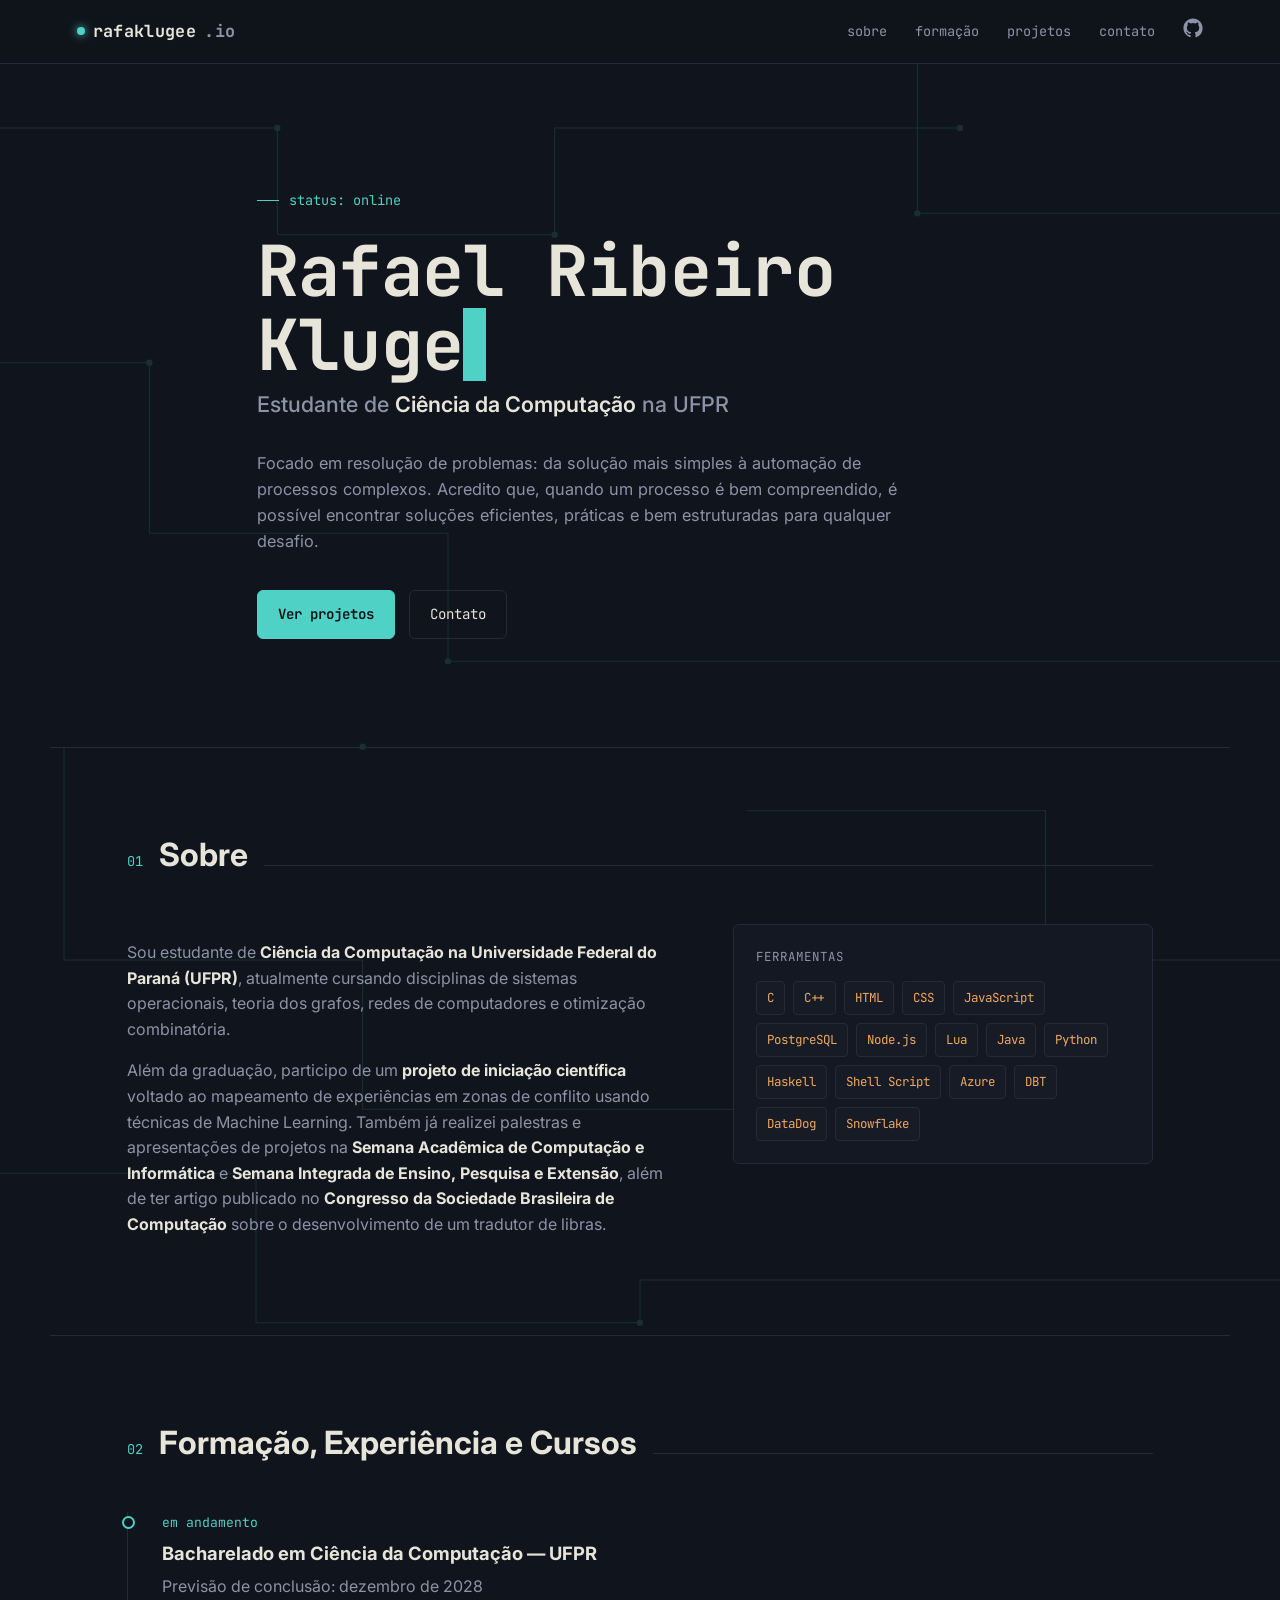
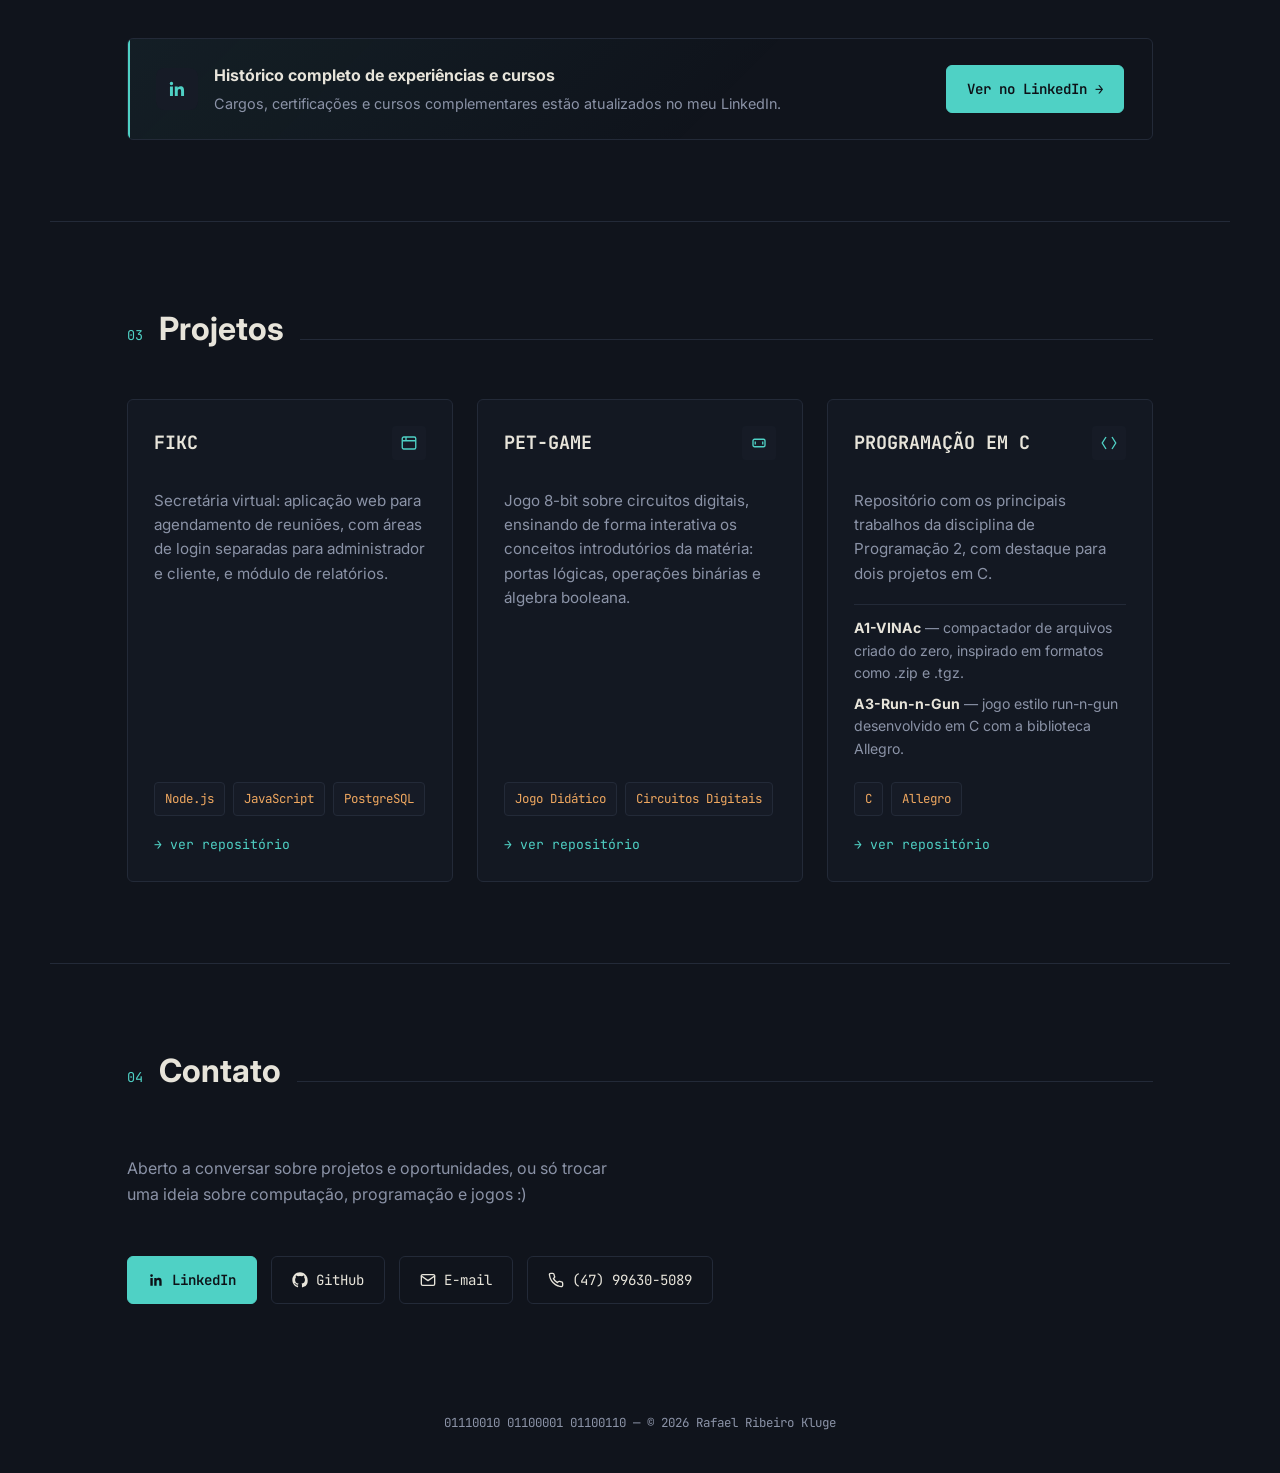
==== index.html @ 1fef0dd5 "index done" ====
<!DOCTYPE html>
<html lang="pt-BR">
<head>
<meta charset="UTF-8">
<meta name="viewport" content="width=device-width, initial-scale=1.0">
<title>Rafael Ribeiro Kluge — Ciência da Computação, UFPR</title>
<meta name="description" content="Portfólio de Rafael Ribeiro Kluge, estudante de Ciência da Computação na UFPR.">
<link rel="preconnect" href="https://fonts.googleapis.com">
<link href="https://fonts.googleapis.com/css2?family=JetBrains+Mono:wght@400;500;600;700&family=Inter:wght@400;500;600;700&display=swap" rel="stylesheet">
<style>
  :root{
    --bg: #10141c;
    --bg-alt: #161b26;
    --panel: #131822;
    --text: #e7e4da;
    --muted: #8b93a7;
    --accent: #4fd1c5;
    --accent-2: #f0a860;
    --line: #232a38;
    --radius: 6px;
  }
  *{box-sizing:border-box;}
  html{scroll-behavior:smooth;}
  body{
    margin:0;
    background:var(--bg);
    color:var(--text);
    font-family:'Inter',sans-serif;
    line-height:1.6;
    overflow-x:hidden;
  }
  ::selection{background:var(--accent);color:#0d1117;}
  a{color:inherit;}
  .mono{font-family:'JetBrains Mono',monospace;}

  .circuit-bg{
    position:fixed;
    inset:0;
    z-index:0;
    opacity:0.14;
    pointer-events:none;
  }

  header{
    position:sticky;
    top:0;
    z-index:50;
    display:flex;
    align-items:center;
    justify-content:space-between;
    padding:18px 6vw;
    background:rgba(16,20,28,0.85);
    backdrop-filter:blur(8px);
    border-bottom:1px solid var(--line);
  }
  .logo{
    font-family:'JetBrains Mono',monospace;
    font-weight:700;
    font-size:1.05rem;
    letter-spacing:0.02em;
    display:flex;
    align-items:center;
    gap:8px;
  }
  .logo .dot{
    width:8px;height:8px;border-radius:50%;
    background:var(--accent);
    box-shadow:0 0 8px var(--accent);
    animation:pulse 2.4s ease-in-out infinite;
  }
  @keyframes pulse{
    0%,100%{opacity:1;} 50%{opacity:0.35;}
  }
  nav ul{
    list-style:none;
    display:flex;
    gap:28px;
    margin:0;padding:0;
    font-family:'JetBrains Mono',monospace;
    font-size:0.85rem;
  }
  nav a{
    text-decoration:none;
    color:var(--muted);
    transition:color .2s;
    position:relative;
  }
  nav a:hover{color:var(--accent);}
  nav .icon-link{display:flex;align-items:center;}
  .nav-links{display:flex;align-items:center;gap:28px;}

  .hero{
    position:relative;
    z-index:1;
    padding:14vh 6vw 12vh;
    max-width:920px;
  }
  .eyebrow{
    font-family:'JetBrains Mono',monospace;
    color:var(--accent);
    font-size:0.85rem;
    display:flex;
    align-items:center;
    gap:10px;
    margin-bottom:22px;
  }
  .eyebrow::before{
    content:"";
    width:22px;height:1px;
    background:var(--accent);
    display:inline-block;
  }
  h1.name{
    font-family:'JetBrains Mono',monospace;
    font-size:clamp(2.4rem, 6vw, 4.4rem);
    font-weight:700;
    margin:0 0 6px;
    line-height:1.05;
    letter-spacing:-0.01em;
  }
  .name .cursor{
    display:inline-block;
    width:0.55ch;
    background:var(--accent);
    animation:blink 1s step-end infinite;
  }
  @keyframes blink{50%{opacity:0;}}
  .role{
    font-size:clamp(1.05rem,2vw,1.35rem);
    color:var(--muted);
    margin:0 0 28px;
    font-weight:500;
  }
  .role strong{color:var(--text);font-weight:600;}
  .pitch{
    max-width:640px;
    color:var(--muted);
    font-size:1.02rem;
    margin-bottom:36px;
  }
  .hero-actions{
    display:flex;
    gap:14px;
    flex-wrap:wrap;
  }
  .btn{
    font-family:'JetBrains Mono',monospace;
    font-size:0.88rem;
    padding:12px 20px;
    border-radius:var(--radius);
    text-decoration:none;
    display:inline-flex;
    align-items:center;
    gap:8px;
    transition:transform .15s, border-color .15s, background .15s;
    border:1px solid var(--line);
  }
  .btn-primary{
    background:var(--accent);
    color:#0d1117;
    border-color:var(--accent);
    font-weight:600;
  }
  .btn-primary:hover{transform:translateY(-2px);}
  .btn-ghost{
    color:var(--text);
    background:transparent;
  }
  .btn-ghost:hover{border-color:var(--accent);color:var(--accent);transform:translateY(-2px);}

  section{
    position:relative;
    z-index:1;
    padding:9vh 6vw;
    border-top:1px solid var(--line);
    max-width:1180px;
    margin:0 auto;
  }
  .section-head{
    display:flex;
    align-items:baseline;
    gap:16px;
    margin-bottom:44px;
  }
  .section-head .tag{
    font-family:'JetBrains Mono',monospace;
    color:var(--accent);
    font-size:0.85rem;
  }
  .section-head h2{
    font-size:clamp(1.5rem,3vw,2rem);
    margin:0;
    font-weight:700;
  }
  .section-head .rule{
    flex:1;
    height:1px;
    background:var(--line);
  }

  .about-grid{
    display:grid;
    grid-template-columns:1.3fr 1fr;
    gap:60px;
    align-items:start;
  }
  .about-grid p{color:var(--muted);margin-bottom:16px;}
  .about-grid p strong{color:var(--text);}
  .chip-panel{
    background:var(--panel);
    border:1px solid var(--line);
    border-radius:var(--radius);
    padding:22px;
  }
  .chip-panel .label{
    font-family:'JetBrains Mono',monospace;
    font-size:0.78rem;
    color:var(--muted);
    text-transform:uppercase;
    letter-spacing:0.08em;
    margin-bottom:14px;
    display:block;
  }
  .chips{
    display:flex;
    flex-wrap:wrap;
    gap:8px;
  }
  .chip{
    font-family:'JetBrains Mono',monospace;
    font-size:0.78rem;
    padding:6px 10px;
    border:1px solid var(--line);
    border-radius:4px;
    color:var(--accent-2);
    background:var(--bg-alt);
  }

  .timeline{
    border-left:1px solid var(--line);
    padding-left:34px;
    display:flex;
    flex-direction:column;
    gap:38px;
  }
  .t-item{position:relative;}
  .t-item::before{
    content:"";
    position:absolute;
    left:-40px;
    top:4px;
    width:9px;height:9px;
    border-radius:50%;
    background:var(--bg);
    border:2px solid var(--accent);
  }
  .t-year{
    font-family:'JetBrains Mono',monospace;
    color:var(--accent);
    font-size:0.82rem;
    margin-bottom:6px;
    display:block;
  }
  .t-item h3{margin:0 0 6px;font-size:1.15rem;}
  .t-item p{margin:0;color:var(--muted);}

  .li-callout{
    margin-top:38px;
    border:1px solid var(--line);
    border-radius:var(--radius);
    padding:24px 28px;
    display:flex;
    align-items:center;
    justify-content:space-between;
    gap:20px;
    flex-wrap:wrap;
    background:linear-gradient(135deg, rgba(79,209,197,0.06), transparent 60%);
    position:relative;
    overflow:hidden;
  }
  .li-callout::before{
    content:"";
    position:absolute;
    inset:0;
    border-left:2px solid var(--accent);
  }
  .li-callout-text{display:flex;align-items:center;gap:16px;}
  .li-callout-icon{
    width:42px;height:42px;
    border-radius:8px;
    background:var(--bg-alt);
    display:flex;align-items:center;justify-content:center;
    color:var(--accent);
    flex-shrink:0;
  }
  .li-callout h4{margin:0 0 4px;font-size:1rem;}
  .li-callout p{margin:0;color:var(--muted);font-size:0.9rem;}

  .projects-grid{
    display:grid;
    grid-template-columns:repeat(auto-fit, minmax(320px,1fr));
    gap:24px;
  }
  .card{
    background:var(--panel);
    border:1px solid var(--line);
    border-radius:var(--radius);
    padding:26px;
    display:flex;
    flex-direction:column;
    transition:border-color .2s, transform .2s;
  }
  .card:hover{border-color:var(--accent);transform:translateY(-3px);}
  .card-head{
    display:flex;
    align-items:center;
    justify-content:space-between;
    margin-bottom:14px;
  }
  .card-head h3{margin:0;font-size:1.15rem;font-family:'JetBrains Mono',monospace;}
  .card-icon{
    width:34px;height:34px;
    border-radius:4px;
    background:var(--bg-alt);
    display:flex;align-items:center;justify-content:center;
    color:var(--accent);
    flex-shrink:0;
  }
  .card p.desc{color:var(--muted);font-size:0.95rem;flex:1;margin-bottom:18px;}
  .card .chips{margin-bottom:18px;}
  .card .sub{
    border-top:1px solid var(--line);
    padding-top:12px;
    margin-bottom:14px;
    font-size:0.88rem;
  }
  .card .sub-item{margin-bottom:8px;color:var(--muted);}
  .card .sub-item strong{color:var(--text);}
  .card-links{
    display:flex;
    gap:12px;
    flex-wrap:wrap;
  }
  .card-links a{
    font-family:'JetBrains Mono',monospace;
    font-size:0.82rem;
    text-decoration:none;
    color:var(--accent);
    display:flex;align-items:center;gap:6px;
  }
  .card-links a:hover{color:var(--accent-2);}

  .contact-wrap{
    display:flex;
    justify-content:space-between;
    align-items:flex-end;
    flex-wrap:wrap;
    gap:32px;
  }
  .contact-copy p{color:var(--muted);max-width:480px;}
  .contact-links{display:flex;gap:14px;flex-wrap:wrap;}

  footer{
    padding:28px 6vw 40px;
    text-align:center;
    color:var(--muted);
    font-family:'JetBrains Mono',monospace;
    font-size:0.78rem;
  }

  @media (max-width:820px){
    .about-grid{grid-template-columns:1fr;}
    nav ul{display:none;}
    header{padding:16px 5vw;}
    section{padding:8vh 5vw;}
    .li-callout{flex-direction:column;align-items:flex-start;}
  }
  @media (prefers-reduced-motion: reduce){
    *{animation:none !important; transition:none !important;}
  }
</style>
</head>
<body>

<svg class="circuit-bg" viewBox="0 0 1200 1400" preserveAspectRatio="none" xmlns="http://www.w3.org/2000/svg">
  <g stroke="#4fd1c5" stroke-width="1" fill="none">
    <path d="M0 120 H260 V220 H520 V120 H900"/>
    <path d="M0 340 H140 V500 H420 V620 H1200"/>
    <path d="M1200 200 H860 V60"/>
    <path d="M60 700 V900 H340 V1040 H700"/>
    <path d="M1200 900 H980 V760 H700"/>
    <path d="M0 1100 H240 V1240 H600 V1200 H1200"/>
  </g>
  <g fill="#4fd1c5">
    <circle cx="260" cy="120" r="3"/><circle cx="520" cy="220" r="3"/><circle cx="900" cy="120" r="3"/>
    <circle cx="140" cy="340" r="3"/><circle cx="420" cy="620" r="3"/><circle cx="860" cy="200" r="3"/>
    <circle cx="340" cy="700" r="3"/><circle cx="700" cy="1040" r="3"/><circle cx="980" cy="900" r="3"/>
    <circle cx="240" cy="1100" r="3"/><circle cx="600" cy="1240" r="3"/>
  </g>
</svg>

<header>
  <div class="logo"><span class="dot"></span>rafaklugee<span class="mono" style="color:var(--muted)">.io</span></div>
  <nav>
    <ul class="nav-links">
      <li><a href="#sobre">sobre</a></li>
      <li><a href="#formacao">formação</a></li>
      <li><a href="#projetos">projetos</a></li>
      <li><a href="#contato">contato</a></li>
      <li class="icon-link"><a href="https://github.com/rafaklugee" target="_blank" rel="noopener" aria-label="GitHub" title="GitHub">
        <svg width="20" height="20" viewBox="0 0 24 24" fill="currentColor"><path d="M12 .5C5.65.5.5 5.65.5 12c0 5.1 3.29 9.42 7.86 10.95.57.1.78-.25.78-.55 0-.27-.01-1.16-.02-2.11-3.2.7-3.87-1.36-3.87-1.36-.53-1.34-1.29-1.7-1.29-1.7-1.05-.72.08-.7.08-.7 1.16.08 1.78 1.19 1.78 1.19 1.03 1.77 2.71 1.26 3.37.96.1-.75.4-1.26.73-1.55-2.55-.29-5.24-1.28-5.24-5.68 0-1.26.45-2.28 1.19-3.08-.12-.29-.52-1.46.11-3.05 0 0 .97-.31 3.18 1.18a11 11 0 0 1 5.79 0c2.2-1.49 3.17-1.18 3.17-1.18.64 1.59.24 2.76.12 3.05.74.8 1.18 1.82 1.18 3.08 0 4.41-2.69 5.38-5.25 5.67.41.36.78 1.08.78 2.17 0 1.57-.01 2.83-.01 3.22 0 .3.2.66.79.55A10.52 10.52 0 0 0 23.5 12C23.5 5.65 18.35.5 12 .5Z"/></svg>
      </a></li>
    </ul>
  </nav>
</header>

<section class="hero" style="border-top:none;padding-top:14vh;">
  <div class="eyebrow mono">status: online</div>
  <h1 class="name mono">Rafael Ribeiro Kluge<span class="cursor">&nbsp;</span></h1>
  <p class="role">Estudante de <strong>Ciência da Computação</strong> na UFPR</p>
  <p class="pitch">Focado em resolução de problemas: da solução mais simples à automação de processos complexos. Acredito que, quando um processo é bem compreendido, é possível encontrar soluções eficientes, práticas e bem estruturadas para qualquer desafio.</p>
  <div class="hero-actions">
    <a class="btn btn-primary" href="#projetos">Ver projetos</a>
    <a class="btn btn-ghost" href="#contato">Contato</a>
  </div>
</section>

<section id="sobre">
  <div class="section-head">
    <span class="tag mono">01</span>
    <h2>Sobre</h2>
    <div class="rule"></div>
  </div>
  <div class="about-grid">
    <div>
      <p>Sou estudante de <strong>Ciência da Computação na Universidade Federal do Paraná (UFPR)</strong>, atualmente cursando disciplinas de sistemas operacionais, teoria dos grafos, redes de computadores e otimização combinatória.</p>
      <p>Além da graduação, participo de um <strong>projeto de iniciação científica</strong> voltado ao mapeamento de experiências em zonas de conflito usando técnicas de Machine Learning. Também já realizei palestras e apresentações de projetos na <strong>Semana Acadêmica de Computação e Informática</strong> e <strong>Semana Integrada de Ensino, Pesquisa e Extensão</strong>, além de ter artigo publicado no <strong>Congresso da Sociedade Brasileira de Computação</strong> sobre o desenvolvimento de um tradutor de libras.</p>
    </div>
    <div class="chip-panel">
      <span class="label">Ferramentas</span>
      <div class="chips">
        <span class="chip">C</span>
        <span class="chip">C++</span>
        <span class="chip">HTML</span>
        <span class="chip">CSS</span>
        <span class="chip">JavaScript</span>
        <span class="chip">PostgreSQL</span>
        <span class="chip">Node.js</span>
        <span class="chip">Lua</span>
        <span class="chip">Java</span>
        <span class="chip">Python</span>
        <span class="chip">Haskell</span>
        <span class="chip">Shell Script</span>
        <span class="chip">Azure</span>
        <span class="chip">DBT</span>
        <span class="chip">DataDog</span>
        <span class="chip">Snowflake</span>
      </div>
    </div>
  </div>
</section>

<section id="formacao">
  <div class="section-head">
    <span class="tag mono">02</span>
    <h2>Formação, Experiência e Cursos</h2>
    <div class="rule"></div>
  </div>
  <div class="timeline">
    <div class="t-item">
      <span class="t-year mono">em andamento</span>
      <h3>Bacharelado em Ciência da Computação — UFPR</h3>
      <p>Previsão de conclusão: dezembro de 2028</p>
    </div>
  </div>

  <div class="li-callout">
    <div class="li-callout-text">
      <div class="li-callout-icon">
        <svg width="20" height="20" viewBox="0 0 24 24" fill="currentColor"><path d="M20.45 20.45h-3.55v-5.57c0-1.33-.02-3.03-1.85-3.03-1.85 0-2.14 1.45-2.14 2.94v5.66H9.36V9h3.41v1.56h.05c.47-.9 1.63-1.85 3.36-1.85 3.6 0 4.27 2.37 4.27 5.45v6.29ZM5.34 7.43a2.06 2.06 0 1 1 0-4.12 2.06 2.06 0 0 1 0 4.12ZM7.12 20.45H3.56V9h3.56v11.45Z"/></svg>
      </div>
      <div>
        <h4>Histórico completo de experiências e cursos</h4>
        <p>Cargos, certificações e cursos complementares estão atualizados no meu LinkedIn.</p>
      </div>
    </div>
    <a class="btn btn-primary" href="https://www.linkedin.com/in/rafaelribeirokluge/" target="_blank" rel="noopener">
      Ver no LinkedIn →
    </a>
  </div>
</section>

<section id="projetos">
  <div class="section-head">
    <span class="tag mono">03</span>
    <h2>Projetos</h2>
    <div class="rule"></div>
  </div>
  <div class="projects-grid">

    <div class="card">
      <div class="card-head">
        <h3>FIKC</h3>
        <div class="card-icon">
          <svg width="18" height="18" viewBox="0 0 24 24" fill="none" stroke="currentColor" stroke-width="1.8"><rect x="3" y="4" width="18" height="16" rx="2"/><path d="M3 9h18M8 4v5"/></svg>
        </div>
      </div>
      <p class="desc">Secretária virtual: aplicação web para agendamento de reuniões, com áreas de login separadas para administrador e cliente, e módulo de relatórios.</p>
      <div class="chips">
        <span class="chip">Node.js</span><span class="chip">JavaScript</span><span class="chip">PostgreSQL</span>
      </div>
      <div class="card-links">
        <a href="https://github.com/rafaklugee/FIKC" target="_blank" rel="noopener">→ ver repositório</a>
      </div>
    </div>

    <div class="card">
      <div class="card-head">
        <h3>PET-GAME</h3>
        <div class="card-icon">
          <svg width="18" height="18" viewBox="0 0 24 24" fill="none" stroke="currentColor" stroke-width="1.8"><rect x="4" y="7" width="16" height="10" rx="2"/><path d="M9 12h.01M15 12h.01M7 10v4M17 10v4"/></svg>
        </div>
      </div>
      <p class="desc">Jogo 8-bit sobre circuitos digitais, ensinando de forma interativa os conceitos introdutórios da matéria: portas lógicas, operações binárias e álgebra booleana.</p>
      <div class="chips">
        <span class="chip">Jogo Didático</span><span class="chip">Circuitos Digitais</span>
      </div>
      <div class="card-links">
        <a href="https://github.com/rafaklugee/PET-GAME" target="_blank" rel="noopener">→ ver repositório</a>
      </div>
    </div>

    <div class="card">
      <div class="card-head">
        <h3>PROGRAMAÇÃO EM C</h3>
        <div class="card-icon">
          <svg width="18" height="18" viewBox="0 0 24 24" fill="none" stroke="currentColor" stroke-width="1.8"><path d="M8 4 3 12l5 8M16 4l5 8-5 8"/></svg>
        </div>
      </div>
      <p class="desc">Repositório com os principais trabalhos da disciplina de Programação 2, com destaque para dois projetos em C.</p>
      <div class="sub">
        <div class="sub-item"><strong>A1-VINAc</strong> — compactador de arquivos criado do zero, inspirado em formatos como .zip e .tgz.</div>
        <div class="sub-item"><strong>A3-Run-n-Gun</strong> — jogo estilo run-n-gun desenvolvido em C com a biblioteca Allegro.</div>
      </div>
      <div class="chips">
        <span class="chip">C</span><span class="chip">Allegro</span>
      </div>
      <div class="card-links">
        <a href="https://github.com/rafaklugee/prog2" target="_blank" rel="noopener">→ ver repositório</a>
      </div>
    </div>

  </div>
</section>

<section id="contato">
  <div class="section-head">
    <span class="tag mono">04</span>
    <h2>Contato</h2>
    <div class="rule"></div>
  </div>
  <div class="contact-wrap">
    <div class="contact-copy">
      <p>Aberto a conversar sobre projetos e oportunidades, ou só trocar uma ideia sobre computação, programação e jogos :)</p>
    </div>
    <div class="contact-links">
      <a class="btn btn-primary" href="https://www.linkedin.com/in/rafaelribeirokluge/" target="_blank" rel="noopener">
        <svg width="16" height="16" viewBox="0 0 24 24" fill="currentColor"><path d="M20.45 20.45h-3.55v-5.57c0-1.33-.02-3.03-1.85-3.03-1.85 0-2.14 1.45-2.14 2.94v5.66H9.36V9h3.41v1.56h.05c.47-.9 1.63-1.85 3.36-1.85 3.6 0 4.27 2.37 4.27 5.45v6.29ZM5.34 7.43a2.06 2.06 0 1 1 0-4.12 2.06 2.06 0 0 1 0 4.12ZM7.12 20.45H3.56V9h3.56v11.45Z"/></svg>
        LinkedIn
      </a>
      <a class="btn btn-ghost" href="https://github.com/rafaklugee" target="_blank" rel="noopener">
        <svg width="16" height="16" viewBox="0 0 24 24" fill="currentColor"><path d="M12 .5C5.65.5.5 5.65.5 12c0 5.1 3.29 9.42 7.86 10.95.57.1.78-.25.78-.55 0-.27-.01-1.16-.02-2.11-3.2.7-3.87-1.36-3.87-1.36-.53-1.34-1.29-1.7-1.29-1.7-1.05-.72.08-.7.08-.7 1.16.08 1.78 1.19 1.78 1.19 1.03 1.77 2.71 1.26 3.37.96.1-.75.4-1.26.73-1.55-2.55-.29-5.24-1.28-5.24-5.68 0-1.26.45-2.28 1.19-3.08-.12-.29-.52-1.46.11-3.05 0 0 .97-.31 3.18 1.18a11 11 0 0 1 5.79 0c2.2-1.49 3.17-1.18 3.17-1.18.64 1.59.24 2.76.12 3.05.74.8 1.18 1.82 1.18 3.08 0 4.41-2.69 5.38-5.25 5.67.41.36.78 1.08.78 2.17 0 1.57-.01 2.83-.01 3.22 0 .3.2.66.79.55A10.52 10.52 0 0 0 23.5 12C23.5 5.65 18.35.5 12 .5Z"/></svg>
        GitHub
      </a>
      <a class="btn btn-ghost" href="mailto:rafaelkluge2010@gmail.com">
        <svg width="16" height="16" viewBox="0 0 24 24" fill="none" stroke="currentColor" stroke-width="2" stroke-linecap="round" stroke-linejoin="round"><path d="M4 4h16c1.1 0 2 .9 2 2v12c0 1.1-.9 2-2 2H4c-1.1 0-2-.9-2-2V6c0-1.1.9-2 2-2Z"/><path d="m22 6-10 7L2 6"/></svg>
        E-mail
      </a>
      <a class="btn btn-ghost" href="tel:+5547996305089">
        <svg width="16" height="16" viewBox="0 0 24 24" fill="none" stroke="currentColor" stroke-width="2" stroke-linecap="round" stroke-linejoin="round"><path d="M22 16.92v3a2 2 0 0 1-2.18 2 19.79 19.79 0 0 1-8.63-3.07 19.5 19.5 0 0 1-6-6 19.79 19.79 0 0 1-3.07-8.67A2 2 0 0 1 4.11 2h3a2 2 0 0 1 2 1.72c.127.96.361 1.903.7 2.81a2 2 0 0 1-.45 2.11L8.09 9.91a16 16 0 0 0 6 6l1.27-1.27a2 2 0 0 1 2.11-.45c.907.339 1.85.573 2.81.7A2 2 0 0 1 22 16.92Z"/></svg>
        (47) 99630-5089
      </a>
    </div>
  </div>
</section>

<footer class="mono">01110010 01100001 01100110 — © <span id="year"></span> Rafael Ribeiro Kluge</footer>

<script>
  document.getElementById('year').textContent = new Date().getFullYear();
</script>

</body>
</html>
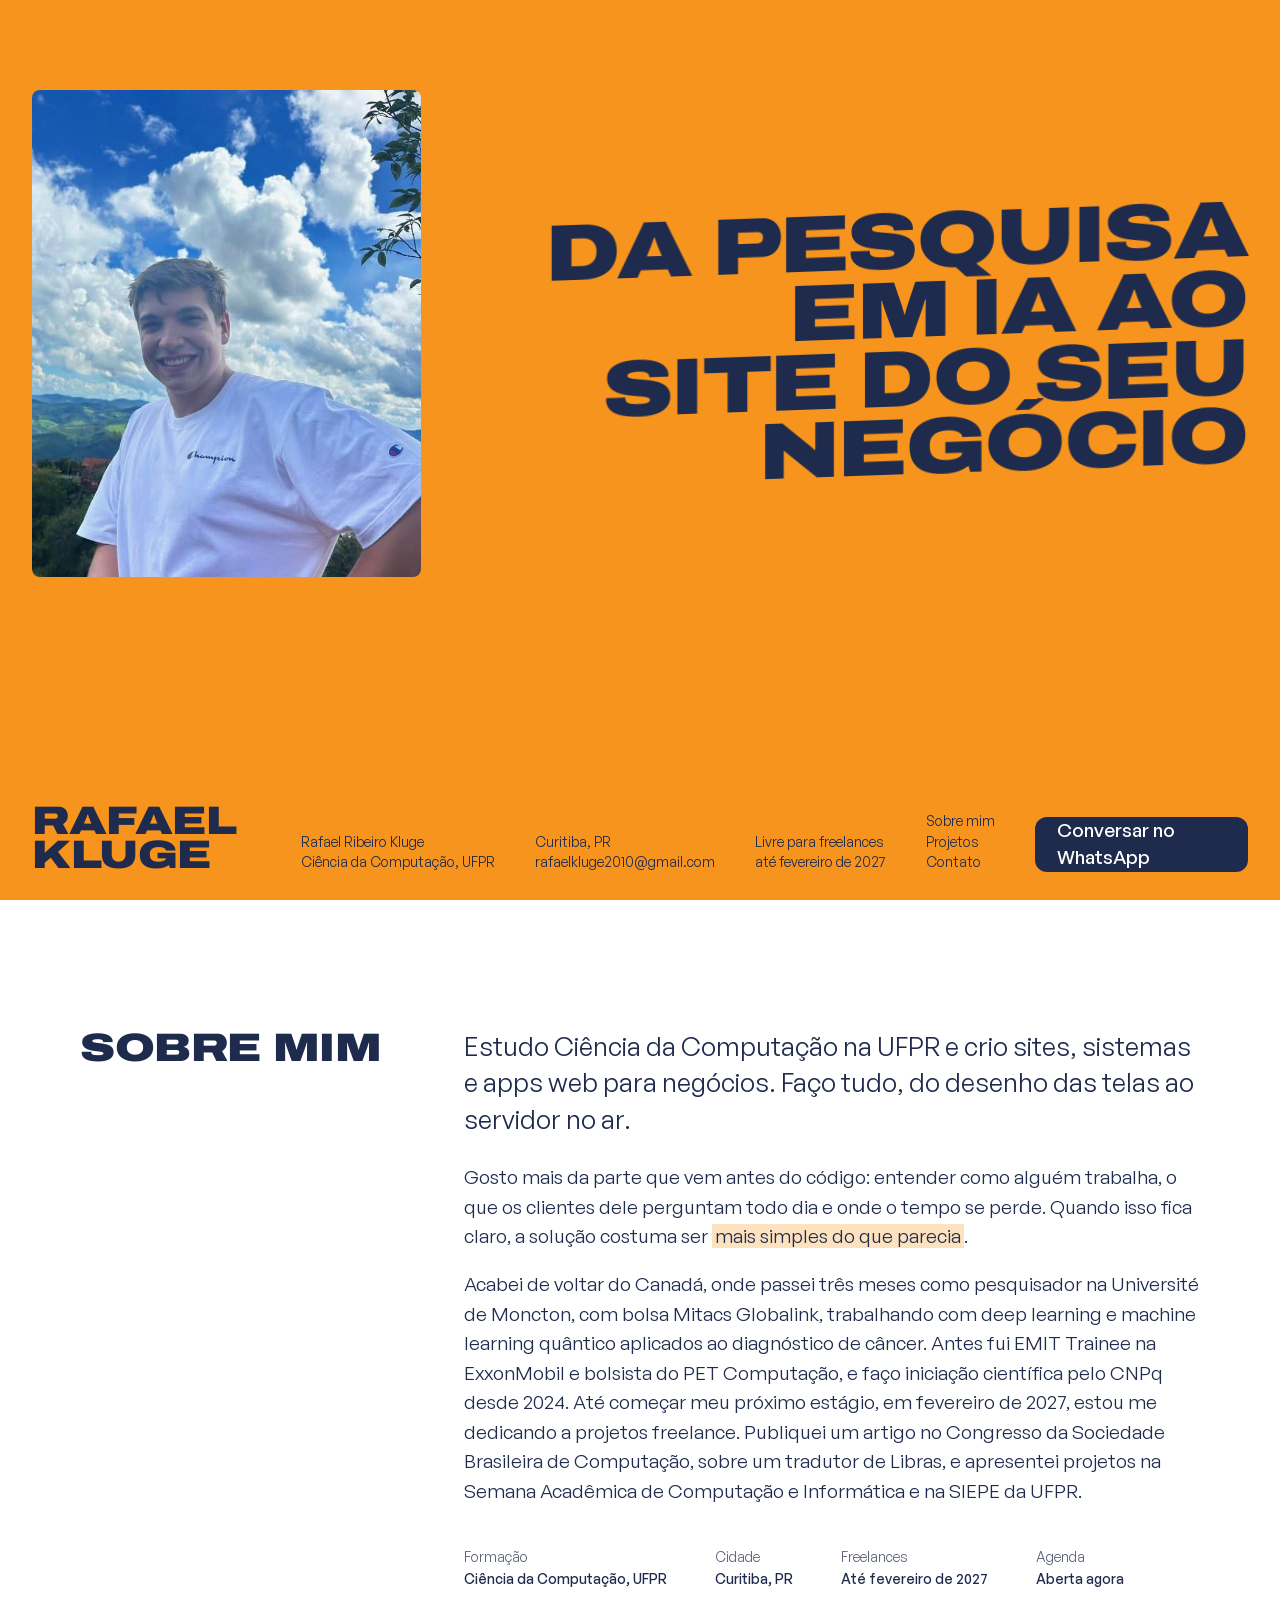
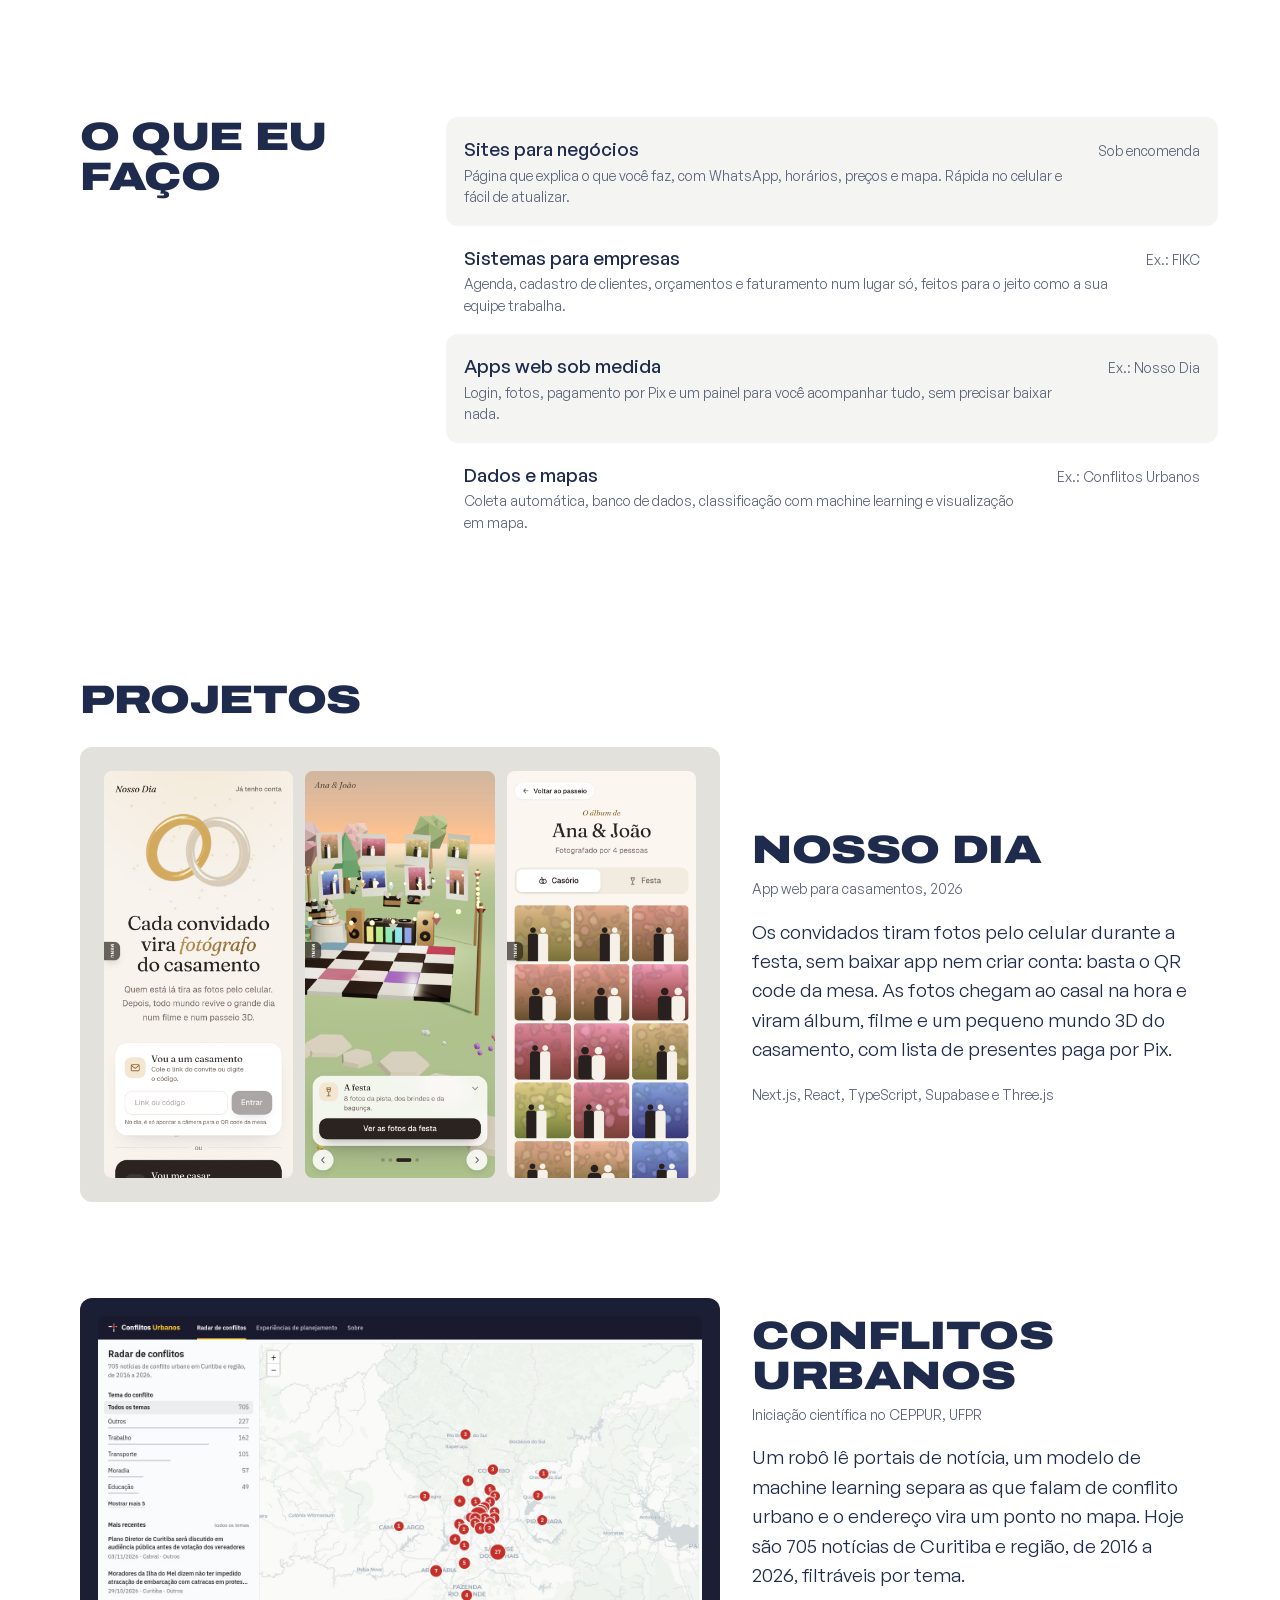
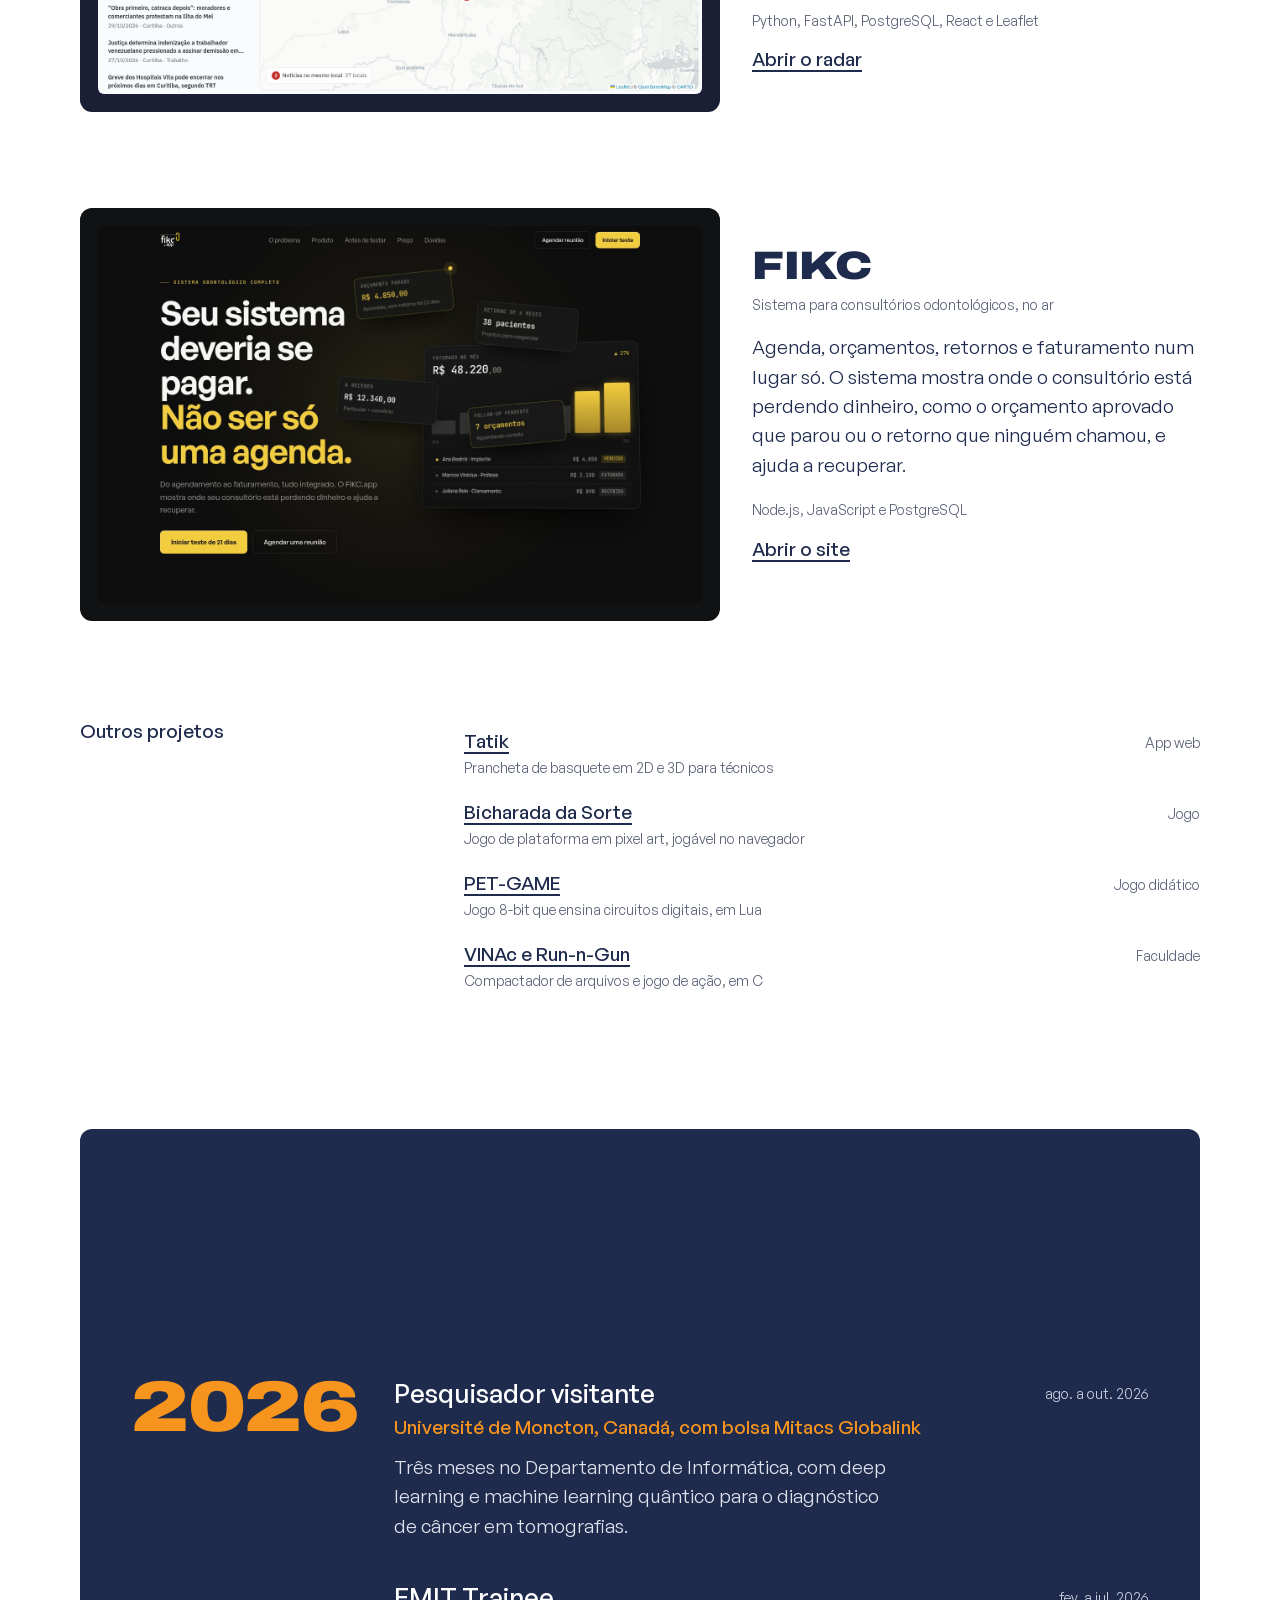
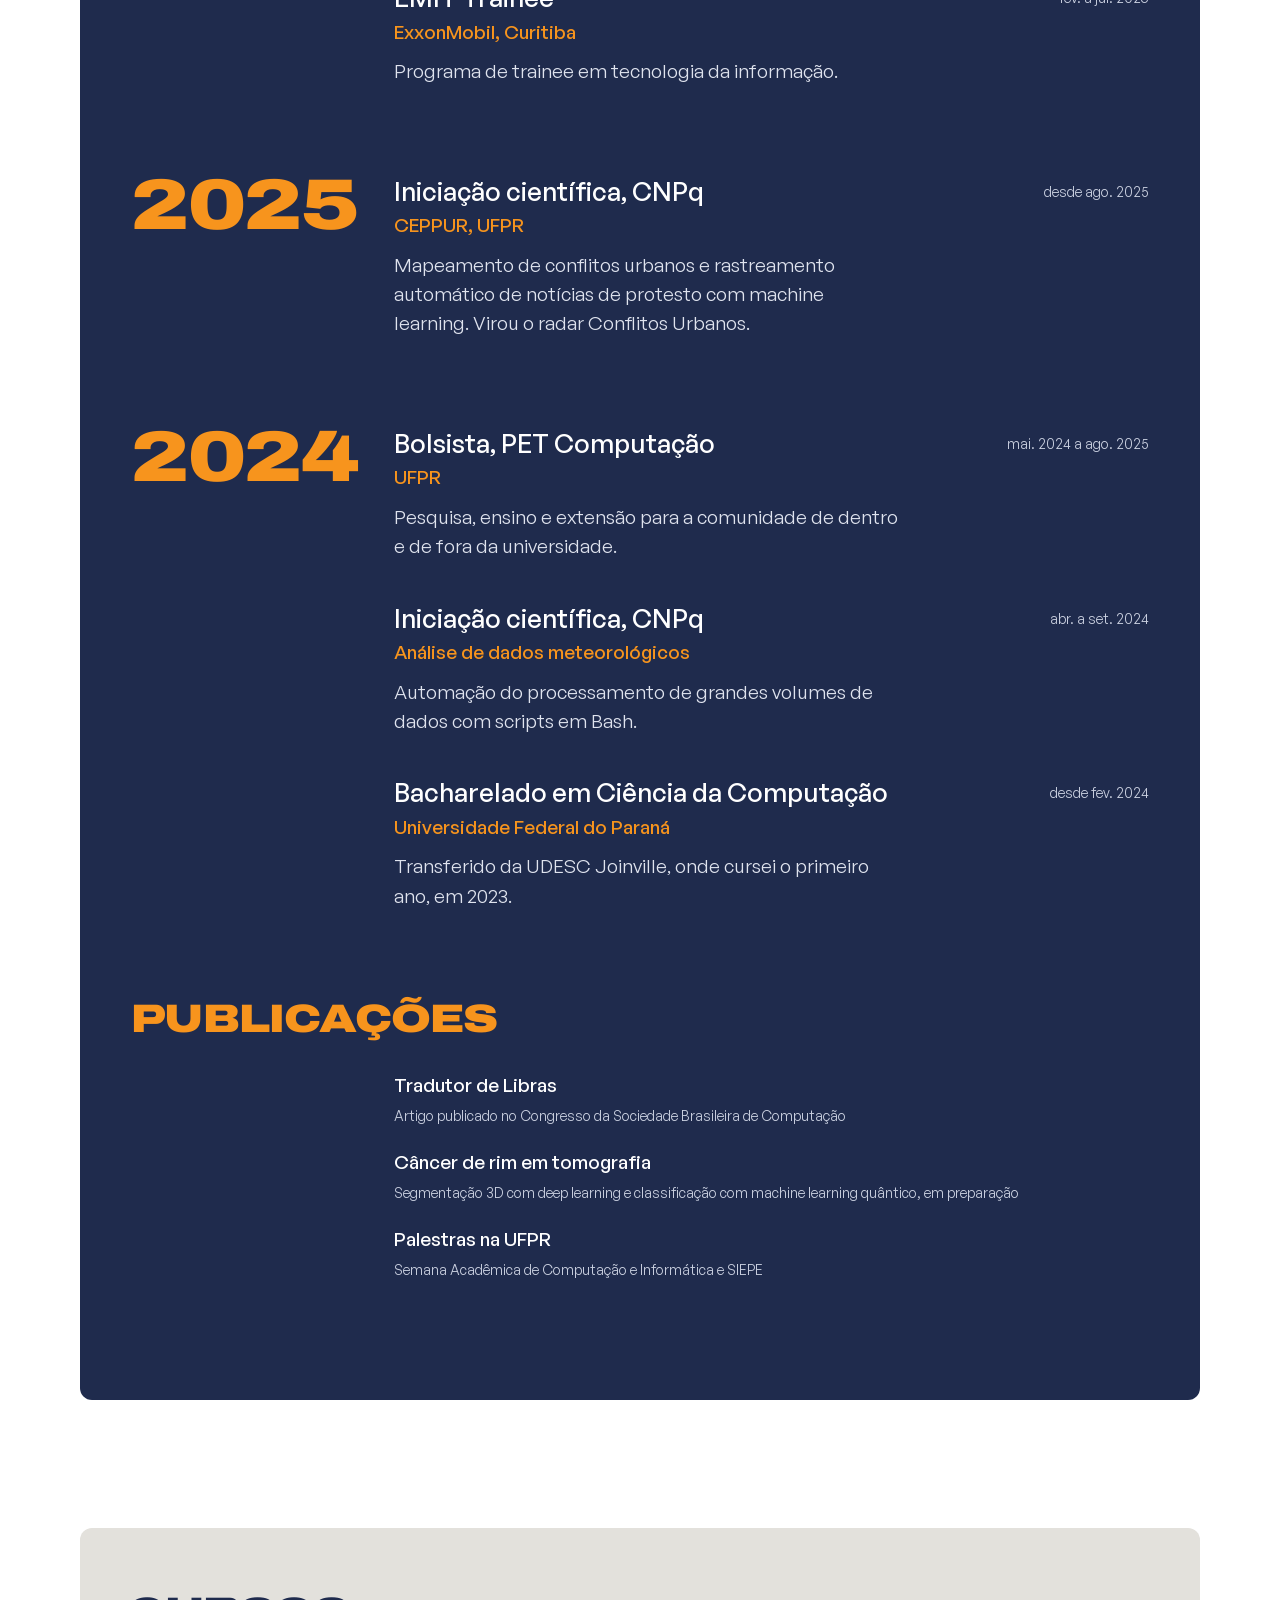
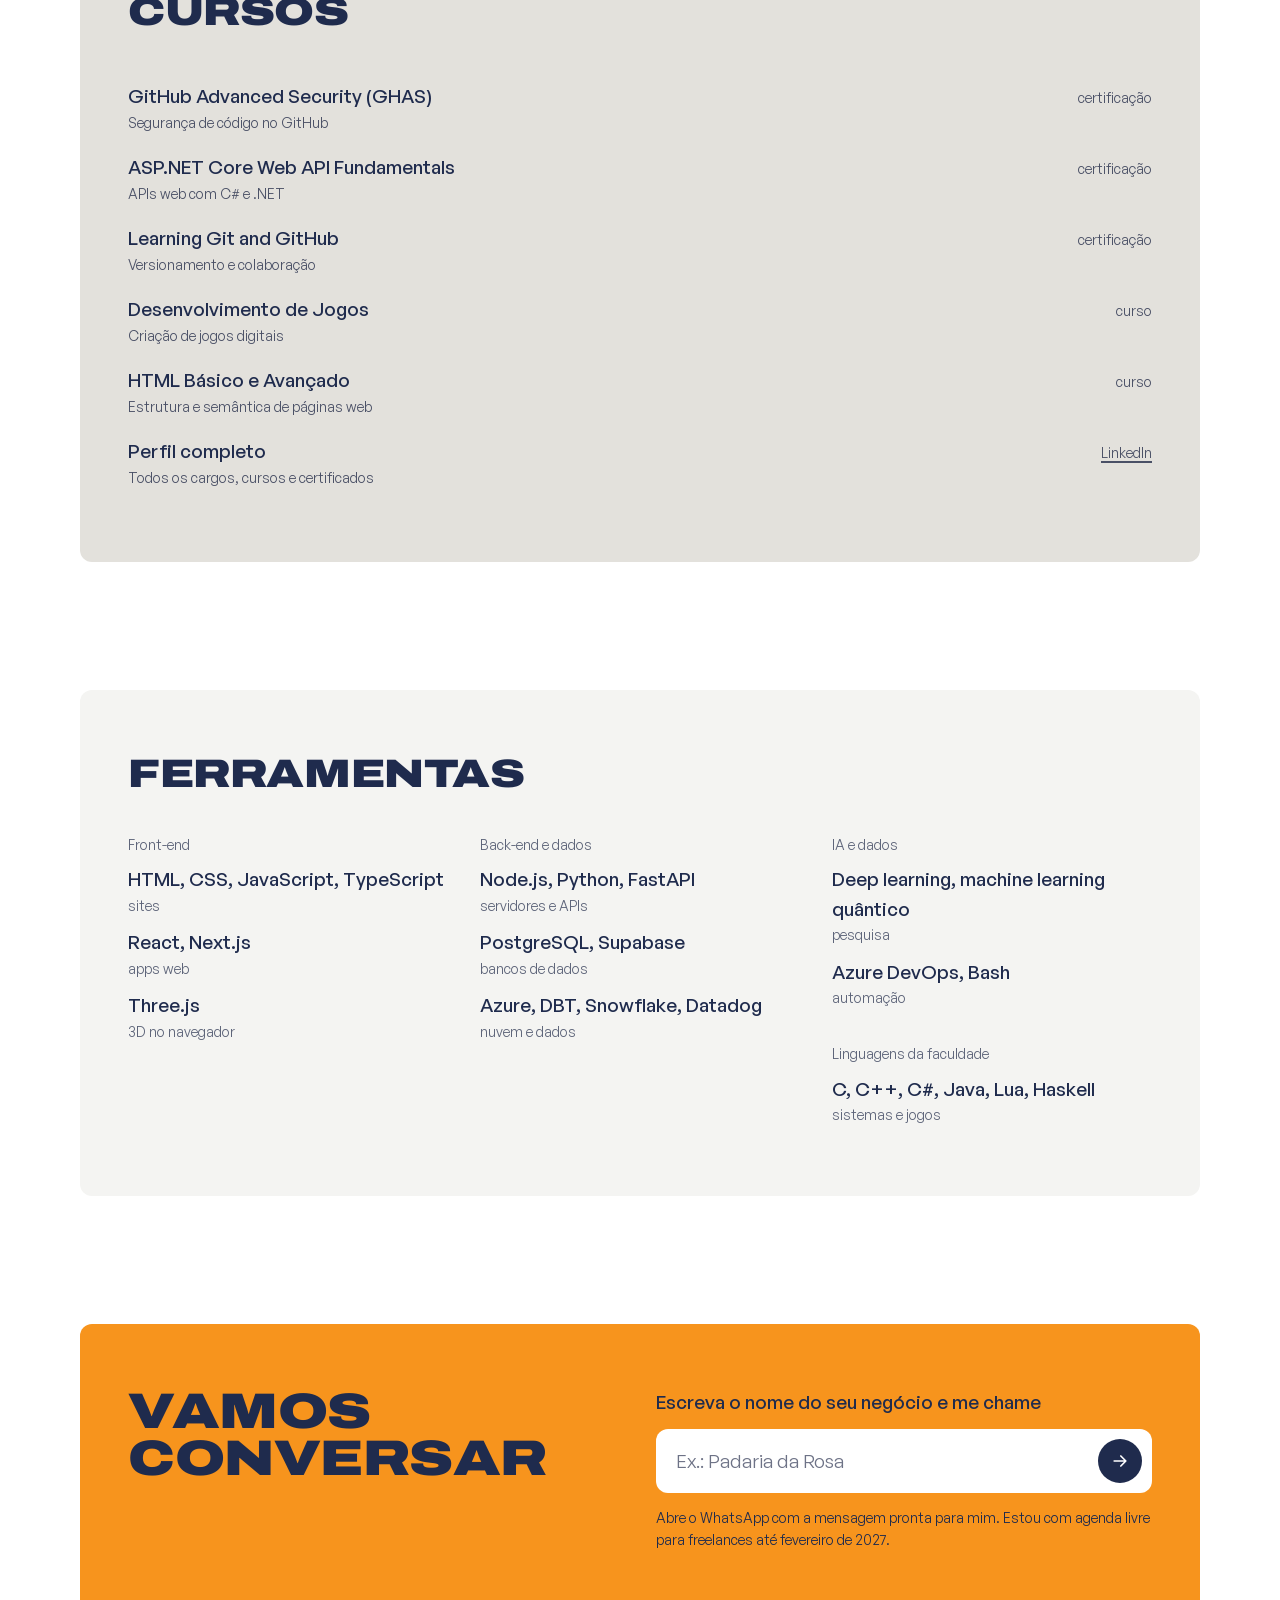
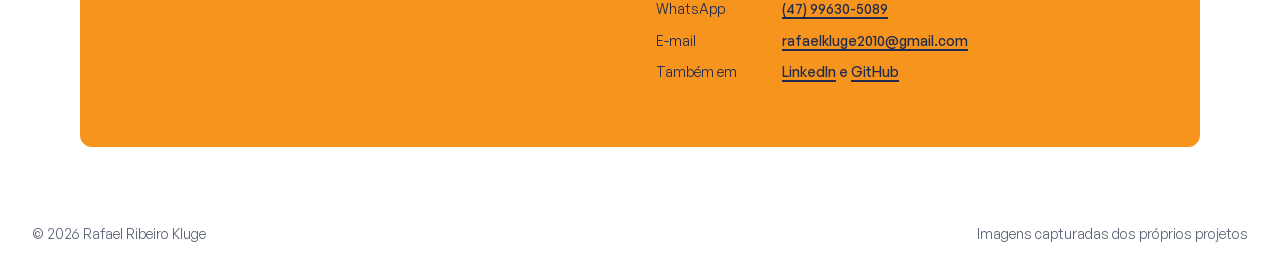
==== commit 4178df7e: "Refaz o portfólio: apresentação, experiência, cursos e projetos Nova primeira tela com foto e descri" ====
--- a/index.html
+++ b/index.html
@@ -3,592 +3,521 @@
 <head>
 <meta charset="UTF-8">
 <meta name="viewport" content="width=device-width, initial-scale=1.0">
-<title>Rafael Ribeiro Kluge — Ciência da Computação, UFPR</title>
-<meta name="description" content="Portfólio de Rafael Ribeiro Kluge, estudante de Ciência da Computação na UFPR.">
-<link rel="preconnect" href="https://fonts.googleapis.com">
-<link href="https://fonts.googleapis.com/css2?family=JetBrains+Mono:wght@400;500;600;700&family=Inter:wght@400;500;600;700&display=swap" rel="stylesheet">
+<title>Rafael Kluge, portfólio</title>
+<meta name="description" content="Portfólio de Rafael Kluge, estudante de Ciência da Computação na UFPR. Pesquisa em IA no Brasil e no Canadá; sites, sistemas e apps web como Nosso Dia, Conflitos Urbanos e FIKC.">
+<meta property="og:title" content="Rafael Kluge, portfólio">
+<meta property="og:description" content="Sites, sistemas e apps web feitos sob medida. Veja meus projetos.">
+<meta property="og:image" content="assets/fikc-d.jpg">
+<meta name="theme-color" content="#f7941d">
+<link rel="preload" href="assets/fonts/archivo-expanded.woff2" as="font" type="font/woff2" crossorigin>
+<link rel="preload" href="assets/fonts/general-sans-400.woff2" as="font" type="font/woff2" crossorigin>
+<script>document.documentElement.classList.add('js')</script>
 <style>
+  @font-face{font-family:'Archivo';src:url('assets/fonts/archivo-expanded.woff2') format('woff2');font-weight:800 900;font-stretch:125%;font-display:swap;}
+  @font-face{font-family:'General Sans';src:url('assets/fonts/general-sans-400.woff2') format('woff2');font-weight:400;font-display:swap;}
+  @font-face{font-family:'General Sans';src:url('assets/fonts/general-sans-500.woff2') format('woff2');font-weight:500;font-display:swap;}
+
   :root{
-    --bg: #10141c;
-    --bg-alt: #161b26;
-    --panel: #131822;
-    --text: #e7e4da;
-    --muted: #8b93a7;
-    --accent: #4fd1c5;
-    --accent-2: #f0a860;
-    --line: #232a38;
-    --radius: 6px;
+    --bg:#ffffff;
+    --surface:#f4f4f2;
+    --field:#e3e1dc;
+    --ink:#1f2b4d;
+    --muted:#5d6479;
+    --accent:#f7941d;
+    --night:#1b1f35;
+
+    --display:'Archivo', 'Arial Black', sans-serif;
+    --text:'General Sans', system-ui, sans-serif;
+
+    --step-small:clamp(0.8125rem, 0.79rem + 0.1vw, 0.875rem);
+    --step-body:clamp(1.0625rem, 1rem + 0.25vw, 1.1875rem);
+    --step-lead:clamp(1.25rem, 1.1rem + 0.7vw, 1.625rem);
+    --step-head:clamp(1.75rem, 1.2rem + 1.6vw, 2.5rem);
+
+    --wrap:1120px;
+    --radius:12px;
+    --ease:cubic-bezier(.22,1,.36,1);
   }
   *{box-sizing:border-box;}
-  html{scroll-behavior:smooth;}
-  body{
-    margin:0;
-    background:var(--bg);
-    color:var(--text);
-    font-family:'Inter',sans-serif;
-    line-height:1.6;
-    overflow-x:hidden;
-  }
-  ::selection{background:var(--accent);color:#0d1117;}
-  a{color:inherit;}
-  .mono{font-family:'JetBrains Mono',monospace;}
-
-  .circuit-bg{
-    position:fixed;
-    inset:0;
-    z-index:0;
-    opacity:0.14;
-    pointer-events:none;
-  }
-
-  header{
-    position:sticky;
-    top:0;
-    z-index:50;
-    display:flex;
-    align-items:center;
-    justify-content:space-between;
-    padding:18px 6vw;
-    background:rgba(16,20,28,0.85);
-    backdrop-filter:blur(8px);
-    border-bottom:1px solid var(--line);
-  }
-  .logo{
-    font-family:'JetBrains Mono',monospace;
-    font-weight:700;
-    font-size:1.05rem;
-    letter-spacing:0.02em;
-    display:flex;
-    align-items:center;
-    gap:8px;
-  }
-  .logo .dot{
-    width:8px;height:8px;border-radius:50%;
-    background:var(--accent);
-    box-shadow:0 0 8px var(--accent);
-    animation:pulse 2.4s ease-in-out infinite;
-  }
-  @keyframes pulse{
-    0%,100%{opacity:1;} 50%{opacity:0.35;}
-  }
-  nav ul{
-    list-style:none;
-    display:flex;
-    gap:28px;
-    margin:0;padding:0;
-    font-family:'JetBrains Mono',monospace;
-    font-size:0.85rem;
-  }
-  nav a{
-    text-decoration:none;
-    color:var(--muted);
-    transition:color .2s;
-    position:relative;
-  }
-  nav a:hover{color:var(--accent);}
-  nav .icon-link{display:flex;align-items:center;}
-  .nav-links{display:flex;align-items:center;gap:28px;}
-
-  .hero{
-    position:relative;
-    z-index:1;
-    padding:14vh 6vw 12vh;
-    max-width:920px;
-  }
-  .eyebrow{
-    font-family:'JetBrains Mono',monospace;
+  html{scroll-behavior:smooth;-webkit-text-size-adjust:100%;}
+  body{margin:0;background:var(--bg);color:var(--ink);font-family:var(--text);font-size:var(--step-body);line-height:1.55;}
+  ::selection{background:var(--ink);color:#fff;}
+  img{display:block;max-width:100%;height:auto;}
+  a{color:inherit;text-underline-offset:0.2em;text-decoration-thickness:1.5px;}
+  :focus-visible{outline:2px solid var(--ink);outline-offset:3px;}
+  p{margin:0 0 1em;}
+  h1,h2,h3{margin:0;font-family:var(--display);font-weight:900;font-stretch:125%;text-transform:uppercase;letter-spacing:-0.01em;}
+  .sr{position:absolute;width:1px;height:1px;overflow:hidden;clip:rect(0 0 0 0);white-space:nowrap;}
+
+  /* =============== the index (first screen) =============== */
+  .index{
+    position:relative;min-height:100svh;
+    background:var(--accent);color:var(--ink);
+    display:grid;grid-template-columns:repeat(12,1fr);column-gap:24px;
+    padding:28px 32px 28px;overflow:hidden;
+  }
+  .statement{
+    grid-column:5 / 13;grid-row:1;margin:0;align-self:center;
+    text-align:right;
+    font-family:var(--display);font-weight:900;font-stretch:125%;text-transform:uppercase;
+    font-size:clamp(2.4rem, 0.2rem + 6vw, 7.4rem);line-height:0.86;letter-spacing:-0.02em;
+    transform:skewY(var(--skew,0deg));transform-origin:right center;will-change:transform;
+  }
+  .statement span{display:block;}
+  .portrait{
+    grid-column:1 / 5;grid-row:1;align-self:center;margin:0;max-height:62svh;
+    aspect-ratio:4/5;border-radius:8px;overflow:hidden;
+  }
+  .portrait img{width:100%;height:100%;object-fit:cover;}
+  .id{
+    grid-column:1 / -1;grid-row:2;align-self:end;
+    display:grid;grid-template-columns:auto repeat(4, auto) 1fr;gap:12px 40px;align-items:end;
+    padding-top:40px;font-size:var(--step-small);line-height:1.45;
+  }
+  .id h1{font-size:var(--step-head);line-height:0.86;margin-right:24px;}
+  .id p{margin:0;}
+  .id a{text-decoration:none;}
+  .id a:hover{text-decoration:underline;}
+  .id .cta{justify-self:end;}
+  .btn{
+    display:inline-flex;align-items:center;min-height:48px;padding:0 22px;border-radius:var(--radius);
+    background:var(--ink);color:#fff !important;font-weight:500;font-size:var(--step-body);text-decoration:none !important;
+    transition:transform .3s var(--ease), background .2s;
+  }
+  .btn:hover{transform:translateY(-2px);background:#2c3b66;}
+  .btn.orange{background:var(--accent);color:var(--ink) !important;}
+  .btn.orange:hover{background:#ffa43a;}
+
+  /* =============== the page below =============== */
+  .col{width:min(var(--wrap), calc(100% - 64px));margin:0 auto;}
+  section.sec, .col > section{padding:clamp(96px, 10vw, 140px) 0 0;}
+  .sec{display:grid;grid-template-columns:repeat(12,1fr);column-gap:32px;}
+  .sec > h2{grid-column:1 / 5;}
+  .sec > .body{grid-column:5 / 13;min-width:0;}
+  .col h2{font-size:var(--step-head);line-height:1;margin-bottom:28px;}
+
+  .lead{font-size:var(--step-lead);line-height:1.4;}
+  .mark{background:#fde2bf;padding:0 .15em;}
+  .facts{display:grid;grid-template-columns:repeat(4, auto);justify-content:start;gap:8px 48px;margin:40px 0 0;font-size:var(--step-small);}
+  .facts dt{color:var(--muted);}
+  .facts dd{margin:0;font-weight:500;}
+
+  .rows{list-style:none;margin:0;padding:0;}
+  .rows li{display:flex;justify-content:space-between;align-items:baseline;gap:24px;padding:10px 0;}
+  .rows .l{min-width:0;}
+  .rows .l strong{font-weight:500;}
+  .rows .l span{display:block;color:var(--muted);font-size:var(--step-small);}
+  .rows .r{color:var(--muted);font-size:var(--step-small);text-align:right;white-space:nowrap;}
+  .rows a{transition:color .2s;}
+  .rows a:hover{color:#c96d00;}
+  .services li{padding:18px 0;}
+  .services li:nth-child(odd){background:var(--surface);margin:0 -18px;padding:18px;border-radius:var(--radius);}
+
+  .proj{display:grid;grid-template-columns:repeat(12,1fr);column-gap:32px;align-items:center;margin-bottom:96px;scroll-margin-top:40px;}
+  .proj .shots{grid-column:1 / 8;}
+  .proj .ptext{grid-column:8 / 13;}
+  .shots{display:grid;gap:12px;border-radius:var(--radius);overflow:hidden;}
+  .shots.phones{grid-template-columns:repeat(3,1fr);background:var(--field);padding:24px;}
+  .shots.phones img{border-radius:8px;}
+  .shots.wide{background:var(--night);padding:18px;}
+  .shots.wide img{border-radius:6px;}
+  .shots.dark{background:#111214;padding:18px;}
+  .shots.dark img{border-radius:6px;}
+  .shots img{transition:transform .6s var(--ease);}
+  .shots:hover img{transform:scale(1.02);}
+  .proj h3{font-size:var(--step-head);line-height:1;margin-bottom:8px;}
+  .proj .kind{color:var(--muted);font-size:var(--step-small);margin-bottom:18px;}
+  .proj .stack{color:var(--muted);font-size:var(--step-small);}
+  .textlink{font-weight:500;transition:color .2s;}
+  .textlink:hover{color:#c96d00;}
+  .others{display:grid;grid-template-columns:repeat(12,1fr);column-gap:32px;}
+  .others h3{grid-column:1 / 5;font-family:var(--text);font-weight:500;font-stretch:100%;text-transform:none;font-size:var(--step-body);letter-spacing:0;margin-bottom:12px;}
+  .others .rows{grid-column:5 / 13;}
+
+  .exp .rows li{padding:14px 0;}
+  .exp .rows .l strong{font-size:var(--step-lead);font-weight:500;line-height:1.25;}
+  .group{color:var(--muted);font-size:var(--step-small);margin:0 0 4px;}
+  .toolcols{display:grid;grid-template-columns:repeat(3,1fr);gap:32px;}
+  .toolcols .rows li{display:block;padding:6px 0;}
+  .toolcols .rows .r{display:block;text-align:left;}
+  .tinted.field{background:var(--field);}
+  .tinted.field .rows .l span, .tinted.field .rows .r{color:#4a5066;}
+  .tinted > h2{grid-column:1 / -1 !important;margin-bottom:40px !important;}
+  .tinted > .body{grid-column:1 / -1 !important;}
+  .tinted{background:var(--surface);border-radius:var(--radius);padding:64px 48px !important;margin-top:clamp(96px, 10vw, 140px);}
+
+  .contact{background:var(--accent);border-radius:var(--radius);padding:64px 48px !important;margin-top:clamp(96px, 10vw, 140px);}
+  .contact > h2{grid-column:1 / 6;font-size:clamp(2rem, 1.2rem + 2.4vw, 3.25rem);line-height:0.95;}
+  .contact > .body{grid-column:7 / 13;}
+  .ask label{display:block;margin-bottom:12px;font-weight:500;}
+  .ask .field{position:relative;max-width:520px;}
+  .ask input{width:100%;height:64px;border:0;border-radius:var(--radius);background:#fff;color:var(--ink);font:inherit;padding:0 72px 0 20px;}
+  .ask input::placeholder{color:#6d7286;}
+  .ask input:focus{outline:2px solid var(--ink);outline-offset:-2px;}
+  .ask button{position:absolute;right:10px;top:10px;width:44px;height:44px;border-radius:50%;border:0;background:var(--ink);color:#fff;cursor:pointer;display:grid;place-items:center;transition:transform .3s var(--ease);}
+  .ask button:hover{transform:translateX(3px);}
+  .ask-note{font-size:var(--step-small);margin:14px 0 48px;}
+  .reach{display:grid;grid-template-columns:110px 1fr;gap:10px 16px;font-size:var(--step-small);margin:0;}
+  .reach dd{margin:0;font-weight:500;}
+
+  footer{margin:48px 0 0;padding:28px 32px 32px;display:flex;justify-content:space-between;gap:16px;flex-wrap:wrap;font-size:var(--step-small);color:var(--muted);}
+
+  /* =============== experience timeline =============== */
+  .xp{
+    background:var(--ink);color:#fff;border-radius:var(--radius);
+    margin-top:clamp(96px, 10vw, 140px);padding:clamp(48px, 6vw, 88px) clamp(24px, 4vw, 64px) !important;
+  }
+  .xp h2{color:#fff;font-size:clamp(2rem, 1.2rem + 2.4vw, 3.25rem);line-height:0.95;margin-bottom:16px;}
+  .xp-head{display:grid;grid-template-columns:repeat(12,1fr);column-gap:32px;align-items:end;margin-bottom:72px;}
+  .xp-head h2{grid-column:1 / 8;margin:0;}
+  .xp-head p{grid-column:8 / 13;margin:0;color:#c9cfdf;}
+  .xp-year, .xp-pubs{display:grid;grid-template-columns:repeat(12,1fr);column-gap:32px;padding:40px 0;}
+  .xp-year + .xp-year, .xp-year + .xp-pubs{padding-top:48px;}
+  .xp .y{
+    grid-column:1 / 4;margin:0;
+    font-family:var(--display);font-weight:900;font-stretch:125%;
+    font-size:clamp(3rem, 1.6rem + 3.6vw, 5.5rem);line-height:0.85;letter-spacing:-0.02em;
     color:var(--accent);
-    font-size:0.85rem;
-    display:flex;
-    align-items:center;
-    gap:10px;
-    margin-bottom:22px;
-  }
-  .eyebrow::before{
-    content:"";
-    width:22px;height:1px;
-    background:var(--accent);
-    display:inline-block;
-  }
-  h1.name{
-    font-family:'JetBrains Mono',monospace;
-    font-size:clamp(2.4rem, 6vw, 4.4rem);
-    font-weight:700;
-    margin:0 0 6px;
-    line-height:1.05;
-    letter-spacing:-0.01em;
-  }
-  .name .cursor{
-    display:inline-block;
-    width:0.55ch;
-    background:var(--accent);
-    animation:blink 1s step-end infinite;
-  }
-  @keyframes blink{50%{opacity:0;}}
-  .role{
-    font-size:clamp(1.05rem,2vw,1.35rem);
-    color:var(--muted);
-    margin:0 0 28px;
-    font-weight:500;
-  }
-  .role strong{color:var(--text);font-weight:600;}
-  .pitch{
-    max-width:640px;
-    color:var(--muted);
-    font-size:1.02rem;
-    margin-bottom:36px;
-  }
-  .hero-actions{
-    display:flex;
-    gap:14px;
-    flex-wrap:wrap;
-  }
-  .btn{
-    font-family:'JetBrains Mono',monospace;
-    font-size:0.88rem;
-    padding:12px 20px;
-    border-radius:var(--radius);
-    text-decoration:none;
-    display:inline-flex;
-    align-items:center;
-    gap:8px;
-    transition:transform .15s, border-color .15s, background .15s;
-    border:1px solid var(--line);
-  }
-  .btn-primary{
-    background:var(--accent);
-    color:#0d1117;
-    border-color:var(--accent);
-    font-weight:600;
-  }
-  .btn-primary:hover{transform:translateY(-2px);}
-  .btn-ghost{
-    color:var(--text);
-    background:transparent;
-  }
-  .btn-ghost:hover{border-color:var(--accent);color:var(--accent);transform:translateY(-2px);}
-
-  section{
-    position:relative;
-    z-index:1;
-    padding:9vh 6vw;
-    border-top:1px solid var(--line);
-    max-width:1180px;
-    margin:0 auto;
-  }
-  .section-head{
-    display:flex;
-    align-items:baseline;
-    gap:16px;
-    margin-bottom:44px;
-  }
-  .section-head .tag{
-    font-family:'JetBrains Mono',monospace;
-    color:var(--accent);
-    font-size:0.85rem;
-  }
-  .section-head h2{
-    font-size:clamp(1.5rem,3vw,2rem);
-    margin:0;
-    font-weight:700;
-  }
-  .section-head .rule{
-    flex:1;
-    height:1px;
-    background:var(--line);
-  }
-
-  .about-grid{
-    display:grid;
-    grid-template-columns:1.3fr 1fr;
-    gap:60px;
-    align-items:start;
-  }
-  .about-grid p{color:var(--muted);margin-bottom:16px;}
-  .about-grid p strong{color:var(--text);}
-  .chip-panel{
-    background:var(--panel);
-    border:1px solid var(--line);
-    border-radius:var(--radius);
-    padding:22px;
-  }
-  .chip-panel .label{
-    font-family:'JetBrains Mono',monospace;
-    font-size:0.78rem;
-    color:var(--muted);
-    text-transform:uppercase;
-    letter-spacing:0.08em;
-    margin-bottom:14px;
-    display:block;
-  }
-  .chips{
-    display:flex;
-    flex-wrap:wrap;
-    gap:8px;
-  }
-  .chip{
-    font-family:'JetBrains Mono',monospace;
-    font-size:0.78rem;
-    padding:6px 10px;
-    border:1px solid var(--line);
-    border-radius:4px;
-    color:var(--accent-2);
-    background:var(--bg-alt);
-  }
-
-  .timeline{
-    border-left:1px solid var(--line);
-    padding-left:34px;
-    display:flex;
-    flex-direction:column;
-    gap:38px;
-  }
-  .t-item{position:relative;}
-  .t-item::before{
-    content:"";
-    position:absolute;
-    left:-40px;
-    top:4px;
-    width:9px;height:9px;
-    border-radius:50%;
-    background:var(--bg);
-    border:2px solid var(--accent);
-  }
-  .t-year{
-    font-family:'JetBrains Mono',monospace;
-    color:var(--accent);
-    font-size:0.82rem;
-    margin-bottom:6px;
-    display:block;
-  }
-  .t-item h3{margin:0 0 6px;font-size:1.15rem;}
-  .t-item p{margin:0;color:var(--muted);}
-
-  .li-callout{
-    margin-top:38px;
-    border:1px solid var(--line);
-    border-radius:var(--radius);
-    padding:24px 28px;
-    display:flex;
-    align-items:center;
-    justify-content:space-between;
-    gap:20px;
-    flex-wrap:wrap;
-    background:linear-gradient(135deg, rgba(79,209,197,0.06), transparent 60%);
-    position:relative;
-    overflow:hidden;
-  }
-  .li-callout::before{
-    content:"";
-    position:absolute;
-    inset:0;
-    border-left:2px solid var(--accent);
-  }
-  .li-callout-text{display:flex;align-items:center;gap:16px;}
-  .li-callout-icon{
-    width:42px;height:42px;
-    border-radius:8px;
-    background:var(--bg-alt);
-    display:flex;align-items:center;justify-content:center;
-    color:var(--accent);
-    flex-shrink:0;
-  }
-  .li-callout h4{margin:0 0 4px;font-size:1rem;}
-  .li-callout p{margin:0;color:var(--muted);font-size:0.9rem;}
-
-  .projects-grid{
-    display:grid;
-    grid-template-columns:repeat(auto-fit, minmax(320px,1fr));
-    gap:24px;
-  }
-  .card{
-    background:var(--panel);
-    border:1px solid var(--line);
-    border-radius:var(--radius);
-    padding:26px;
-    display:flex;
-    flex-direction:column;
-    transition:border-color .2s, transform .2s;
-  }
-  .card:hover{border-color:var(--accent);transform:translateY(-3px);}
-  .card-head{
-    display:flex;
-    align-items:center;
-    justify-content:space-between;
-    margin-bottom:14px;
-  }
-  .card-head h3{margin:0;font-size:1.15rem;font-family:'JetBrains Mono',monospace;}
-  .card-icon{
-    width:34px;height:34px;
-    border-radius:4px;
-    background:var(--bg-alt);
-    display:flex;align-items:center;justify-content:center;
-    color:var(--accent);
-    flex-shrink:0;
-  }
-  .card p.desc{color:var(--muted);font-size:0.95rem;flex:1;margin-bottom:18px;}
-  .card .chips{margin-bottom:18px;}
-  .card .sub{
-    border-top:1px solid var(--line);
-    padding-top:12px;
-    margin-bottom:14px;
-    font-size:0.88rem;
-  }
-  .card .sub-item{margin-bottom:8px;color:var(--muted);}
-  .card .sub-item strong{color:var(--text);}
-  .card-links{
-    display:flex;
-    gap:12px;
-    flex-wrap:wrap;
-  }
-  .card-links a{
-    font-family:'JetBrains Mono',monospace;
-    font-size:0.82rem;
-    text-decoration:none;
-    color:var(--accent);
-    display:flex;align-items:center;gap:6px;
-  }
-  .card-links a:hover{color:var(--accent-2);}
-
-  .contact-wrap{
-    display:flex;
-    justify-content:space-between;
-    align-items:flex-end;
-    flex-wrap:wrap;
-    gap:32px;
-  }
-  .contact-copy p{color:var(--muted);max-width:480px;}
-  .contact-links{display:flex;gap:14px;flex-wrap:wrap;}
-
-  footer{
-    padding:28px 6vw 40px;
-    text-align:center;
-    color:var(--muted);
-    font-family:'JetBrains Mono',monospace;
-    font-size:0.78rem;
-  }
-
-  @media (max-width:820px){
-    .about-grid{grid-template-columns:1fr;}
-    nav ul{display:none;}
-    header{padding:16px 5vw;}
-    section{padding:8vh 5vw;}
-    .li-callout{flex-direction:column;align-items:flex-start;}
-  }
-  @media (prefers-reduced-motion: reduce){
-    *{animation:none !important; transition:none !important;}
+  }
+  .xp .y.small{grid-column:1 / -1;font-size:var(--step-head);text-transform:uppercase;line-height:1;margin-bottom:32px;}
+  .xp ol, .xp ul{grid-column:4 / 13;list-style:none;margin:0;padding:0;display:grid;gap:40px;}
+  .xp-year li{display:grid;grid-template-columns:1fr auto;column-gap:32px;}
+  .xp-year li > *{grid-column:1;margin:0;}
+  .xp-year h3{font-family:var(--text);font-stretch:100%;text-transform:none;letter-spacing:0;font-weight:500;font-size:var(--step-lead);line-height:1.25;}
+  .xp .org{color:var(--accent);font-weight:500;margin:4px 0 10px;}
+  .xp-year li p:not(.org):not(.when){color:#dfe3ee;max-width:46ch;}
+  .xp .when{grid-column:2 !important;grid-row:1;color:#c9cfdf;font-size:var(--step-small);white-space:nowrap;padding-top:6px;}
+  .xp-pubs ul{gap:18px;}
+  .xp-pubs li strong{display:block;font-weight:500;}
+  .xp-pubs li span{color:#c9cfdf;font-size:var(--step-small);}
+  /* =============== motion =============== */
+  @media (prefers-reduced-motion:no-preference){
+    .js .statement span{opacity:0;transform:translateY(40px);animation:rise 900ms var(--ease) forwards;animation-delay:calc(var(--i) * 70ms + 100ms);}
+    .js .id{opacity:0;animation:fade 700ms var(--ease) 700ms forwards;}
+    .js [data-reveal]{opacity:0;transform:translateY(18px);transition:opacity .8s var(--ease), transform 1s var(--ease);transition-delay:calc(var(--d,0) * 80ms);}
+    .js [data-reveal].in{opacity:1;transform:none;}
+  }
+  @keyframes rise{to{opacity:1;transform:none;}}
+  @keyframes fade{to{opacity:1;}}
+
+  /* =============== tablet =============== */
+  @media (max-width: 1000px){
+    .statement{grid-column:1 / -1;grid-row:2;text-align:left;padding-top:32px;}
+    .portrait{grid-column:1 / 7;grid-row:1;}
+    .id{grid-row:3;}
+    .id{grid-template-columns:1fr 1fr;}
+    .id h1{grid-column:1 / -1;margin-bottom:12px;}
+    .id .cta{grid-column:1 / -1;justify-self:start;margin-top:12px;}
+    .sec > h2, .sec > .body, .contact > h2, .contact > .body{grid-column:1 / -1;}
+    .proj .shots, .proj .ptext{grid-column:1 / -1;}
+    .proj .shots{margin-bottom:24px;}
+    .others h3, .others .rows{grid-column:1 / -1;}
+    .facts{grid-template-columns:1fr 1fr;gap:12px 24px;}
+    .xp-head h2, .xp-head p, .xp .y, .xp ol, .xp ul{grid-column:1 / -1;}
+    .xp-head p{margin-top:16px;}
+    .xp .y{margin-bottom:24px;}
+  }
+  /* =============== phone =============== */
+  @media (max-width: 640px){
+    .index{padding:20px;}
+    .statement{font-size:8.6vw;padding-top:24px;}
+    .portrait{grid-column:1 / 8;max-height:none;}
+    .id h1{order:0;}
+    .id .cta{order:1;margin:4px 0 8px;}
+    .id p{order:2;}
+    .index{column-gap:12px;}
+    .id{grid-template-columns:1fr;gap:14px;}
+    .col{width:calc(100% - 40px);}
+    .sec, .proj, .others{display:block;}
+    .shots.phones{padding:14px;gap:8px;}
+    .shots.wide, .shots.dark{padding:10px;}
+    .rows li{flex-direction:column;gap:2px;}
+    .rows .r{text-align:left;white-space:normal;}
+    .services li:nth-child(odd){margin:0 -14px;padding:18px 14px;}
+    .toolcols{grid-template-columns:1fr;gap:24px;}
+    .tinted, .contact{padding:40px 20px !important;}
+    .xp-head, .xp-year, .xp-pubs{display:block;}
+    .xp-year li{grid-template-columns:1fr;}
+    .xp .when{grid-column:1 !important;grid-row:auto;padding:0;order:-1;margin-bottom:4px !important;}
+    .reach{grid-template-columns:1fr;gap:2px;}
+    .reach dd{margin-bottom:14px;}
+    footer{padding:28px 20px;}
   }
 </style>
 </head>
 <body>
 
-<svg class="circuit-bg" viewBox="0 0 1200 1400" preserveAspectRatio="none" xmlns="http://www.w3.org/2000/svg">
-  <g stroke="#4fd1c5" stroke-width="1" fill="none">
-    <path d="M0 120 H260 V220 H520 V120 H900"/>
-    <path d="M0 340 H140 V500 H420 V620 H1200"/>
-    <path d="M1200 200 H860 V60"/>
-    <path d="M60 700 V900 H340 V1040 H700"/>
-    <path d="M1200 900 H980 V760 H700"/>
-    <path d="M0 1100 H240 V1240 H600 V1200 H1200"/>
-  </g>
-  <g fill="#4fd1c5">
-    <circle cx="260" cy="120" r="3"/><circle cx="520" cy="220" r="3"/><circle cx="900" cy="120" r="3"/>
-    <circle cx="140" cy="340" r="3"/><circle cx="420" cy="620" r="3"/><circle cx="860" cy="200" r="3"/>
-    <circle cx="340" cy="700" r="3"/><circle cx="700" cy="1040" r="3"/><circle cx="980" cy="900" r="3"/>
-    <circle cx="240" cy="1100" r="3"/><circle cx="600" cy="1240" r="3"/>
-  </g>
-</svg>
-
-<header>
-  <div class="logo"><span class="dot"></span>rafaklugee<span class="mono" style="color:var(--muted)">.io</span></div>
-  <nav>
-    <ul class="nav-links">
-      <li><a href="#sobre">sobre</a></li>
-      <li><a href="#formacao">formação</a></li>
-      <li><a href="#projetos">projetos</a></li>
-      <li><a href="#contato">contato</a></li>
-      <li class="icon-link"><a href="https://github.com/rafaklugee" target="_blank" rel="noopener" aria-label="GitHub" title="GitHub">
-        <svg width="20" height="20" viewBox="0 0 24 24" fill="currentColor"><path d="M12 .5C5.65.5.5 5.65.5 12c0 5.1 3.29 9.42 7.86 10.95.57.1.78-.25.78-.55 0-.27-.01-1.16-.02-2.11-3.2.7-3.87-1.36-3.87-1.36-.53-1.34-1.29-1.7-1.29-1.7-1.05-.72.08-.7.08-.7 1.16.08 1.78 1.19 1.78 1.19 1.03 1.77 2.71 1.26 3.37.96.1-.75.4-1.26.73-1.55-2.55-.29-5.24-1.28-5.24-5.68 0-1.26.45-2.28 1.19-3.08-.12-.29-.52-1.46.11-3.05 0 0 .97-.31 3.18 1.18a11 11 0 0 1 5.79 0c2.2-1.49 3.17-1.18 3.17-1.18.64 1.59.24 2.76.12 3.05.74.8 1.18 1.82 1.18 3.08 0 4.41-2.69 5.38-5.25 5.67.41.36.78 1.08.78 2.17 0 1.57-.01 2.83-.01 3.22 0 .3.2.66.79.55A10.52 10.52 0 0 0 23.5 12C23.5 5.65 18.35.5 12 .5Z"/></svg>
-      </a></li>
-    </ul>
-  </nav>
+<!-- =============== primeira tela: índice dos projetos =============== -->
+<header class="index">
+  <figure class="portrait">
+    <img src="assets/rafael.jpg" width="640" height="800" alt="Rafael Kluge sorrindo, de camiseta branca, com montanhas e céu azul ao fundo">
+  </figure>
+
+  <p class="statement" aria-label="Da pesquisa em IA ao site do seu negócio">
+    <span style="--i:0">Da pesquisa</span>
+    <span style="--i:1">em IA ao</span>
+    <span style="--i:2">site do seu</span>
+    <span style="--i:3">negócio</span>
+  </p>
+
+  <div class="id">
+    <h1>Rafael<br>Kluge</h1>
+    <p>Rafael Ribeiro Kluge<br>Ciência da Computação, UFPR</p>
+    <p>Curitiba, PR<br><a href="mailto:rafaelkluge2010@gmail.com">rafaelkluge2010@gmail.com</a></p>
+    <p>Livre para freelances<br>até fevereiro de 2027</p>
+    <p><a href="#sobre">Sobre mim</a><br><a href="#projetos">Projetos</a><br><a href="#contato">Contato</a></p>
+    <div class="cta"><a class="btn" href="https://wa.me/5547996305089?text=Oi%20Rafael%2C%20vi%20seu%20portf%C3%B3lio%20e%20quero%20conversar%20sobre%20um%20projeto." target="_blank" rel="noopener">Conversar no WhatsApp</a></div>
+  </div>
 </header>
 
-<section class="hero" style="border-top:none;padding-top:14vh;">
-  <div class="eyebrow mono">status: online</div>
-  <h1 class="name mono">Rafael Ribeiro Kluge<span class="cursor">&nbsp;</span></h1>
-  <p class="role">Estudante de <strong>Ciência da Computação</strong> na UFPR</p>
-  <p class="pitch">Focado em resolução de problemas: da solução mais simples à automação de processos complexos. Acredito que, quando um processo é bem compreendido, é possível encontrar soluções eficientes, práticas e bem estruturadas para qualquer desafio.</p>
-  <div class="hero-actions">
-    <a class="btn btn-primary" href="#projetos">Ver projetos</a>
-    <a class="btn btn-ghost" href="#contato">Contato</a>
-  </div>
-</section>
-
-<section id="sobre">
-  <div class="section-head">
-    <span class="tag mono">01</span>
-    <h2>Sobre</h2>
-    <div class="rule"></div>
-  </div>
-  <div class="about-grid">
-    <div>
-      <p>Sou estudante de <strong>Ciência da Computação na Universidade Federal do Paraná (UFPR)</strong>, atualmente cursando disciplinas de sistemas operacionais, teoria dos grafos, redes de computadores e otimização combinatória.</p>
-      <p>Além da graduação, participo de um <strong>projeto de iniciação científica</strong> voltado ao mapeamento de experiências em zonas de conflito usando técnicas de Machine Learning. Também já realizei palestras e apresentações de projetos na <strong>Semana Acadêmica de Computação e Informática</strong> e <strong>Semana Integrada de Ensino, Pesquisa e Extensão</strong>, além de ter artigo publicado no <strong>Congresso da Sociedade Brasileira de Computação</strong> sobre o desenvolvimento de um tradutor de libras.</p>
-    </div>
-    <div class="chip-panel">
-      <span class="label">Ferramentas</span>
-      <div class="chips">
-        <span class="chip">C</span>
-        <span class="chip">C++</span>
-        <span class="chip">HTML</span>
-        <span class="chip">CSS</span>
-        <span class="chip">JavaScript</span>
-        <span class="chip">PostgreSQL</span>
-        <span class="chip">Node.js</span>
-        <span class="chip">Lua</span>
-        <span class="chip">Java</span>
-        <span class="chip">Python</span>
-        <span class="chip">Haskell</span>
-        <span class="chip">Shell Script</span>
-        <span class="chip">Azure</span>
-        <span class="chip">DBT</span>
-        <span class="chip">DataDog</span>
-        <span class="chip">Snowflake</span>
+<main class="col">
+
+  <section id="sobre" class="sec" aria-label="Sobre mim">
+    <h2 data-reveal>Sobre mim</h2>
+    <div class="body">
+      <p class="lead" data-reveal style="--d:1">Estudo Ciência da Computação na UFPR e crio sites, sistemas e apps web para negócios. Faço tudo, do desenho das telas ao servidor no ar.</p>
+      <p data-reveal style="--d:2">Gosto mais da parte que vem antes do código: entender como alguém trabalha, o que os clientes dele perguntam todo dia e onde o tempo se perde. Quando isso fica claro, a solução costuma ser <span class="mark">mais simples do que parecia</span>.</p>
+      <p data-reveal style="--d:3">Acabei de voltar do Canadá, onde passei três meses como pesquisador na Université de Moncton, com bolsa Mitacs Globalink, trabalhando com deep learning e machine learning quântico aplicados ao diagnóstico de câncer. Antes fui EMIT Trainee na ExxonMobil e bolsista do PET Computação, e faço iniciação científica pelo CNPq desde 2024. Até começar meu próximo estágio, em fevereiro de 2027, estou me dedicando a projetos freelance. Publiquei um artigo no Congresso da Sociedade Brasileira de Computação, sobre um tradutor de Libras, e apresentei projetos na Semana Acadêmica de Computação e Informática e na SIEPE da UFPR.</p>
+      <dl class="facts" data-reveal style="--d:4">
+        <div><dt>Formação</dt><dd>Ciência da Computação, UFPR</dd></div>
+        <div><dt>Cidade</dt><dd>Curitiba, PR</dd></div>
+        <div><dt>Freelances</dt><dd>Até fevereiro de 2027</dd></div>
+        <div><dt>Agenda</dt><dd>Aberta agora</dd></div>
+      </dl>
+    </div>
+  </section>
+
+  <section id="servicos" class="sec" aria-label="O que eu faço">
+    <h2 data-reveal>O que eu faço</h2>
+    <div class="body">
+      <ul class="rows services">
+        <li data-reveal style="--d:1"><div class="l"><strong>Sites para negócios</strong><span>Página que explica o que você faz, com WhatsApp, horários, preços e mapa. Rápida no celular e fácil de atualizar.</span></div><div class="r">Sob encomenda</div></li>
+        <li data-reveal style="--d:2"><div class="l"><strong>Sistemas para empresas</strong><span>Agenda, cadastro de clientes, orçamentos e faturamento num lugar só, feitos para o jeito como a sua equipe trabalha.</span></div><div class="r">Ex.: FIKC</div></li>
+        <li data-reveal style="--d:3"><div class="l"><strong>Apps web sob medida</strong><span>Login, fotos, pagamento por Pix e um painel para você acompanhar tudo, sem precisar baixar nada.</span></div><div class="r">Ex.: Nosso Dia</div></li>
+        <li data-reveal style="--d:4"><div class="l"><strong>Dados e mapas</strong><span>Coleta automática, banco de dados, classificação com machine learning e visualização em mapa.</span></div><div class="r">Ex.: Conflitos Urbanos</div></li>
+      </ul>
+    </div>
+  </section>
+
+  <section id="projetos" aria-label="Projetos">
+    <h2 data-reveal>Projetos</h2>
+
+    <article class="proj" id="nosso-dia">
+      <div class="shots phones" data-reveal>
+        <img src="assets/nd-home-m.jpg" width="640" height="1376" loading="lazy" alt="Nosso Dia no celular: alianças douradas e o título Cada convidado vira fotógrafo do casamento">
+        <img src="assets/nd-walk2.jpg" width="640" height="1376" loading="lazy" alt="Mundo 3D da festa com pista de dança, bolo e polaroides penduradas">
+        <img src="assets/nd-album2.jpg" width="640" height="1376" loading="lazy" alt="Álbum de Ana e João com abas Casório e Festa e uma grade de fotos">
       </div>
-    </div>
-  </div>
-</section>
-
-<section id="formacao">
-  <div class="section-head">
-    <span class="tag mono">02</span>
-    <h2>Formação, Experiência e Cursos</h2>
-    <div class="rule"></div>
-  </div>
-  <div class="timeline">
-    <div class="t-item">
-      <span class="t-year mono">em andamento</span>
-      <h3>Bacharelado em Ciência da Computação — UFPR</h3>
-      <p>Previsão de conclusão: dezembro de 2028</p>
-    </div>
-  </div>
-
-  <div class="li-callout">
-    <div class="li-callout-text">
-      <div class="li-callout-icon">
-        <svg width="20" height="20" viewBox="0 0 24 24" fill="currentColor"><path d="M20.45 20.45h-3.55v-5.57c0-1.33-.02-3.03-1.85-3.03-1.85 0-2.14 1.45-2.14 2.94v5.66H9.36V9h3.41v1.56h.05c.47-.9 1.63-1.85 3.36-1.85 3.6 0 4.27 2.37 4.27 5.45v6.29ZM5.34 7.43a2.06 2.06 0 1 1 0-4.12 2.06 2.06 0 0 1 0 4.12ZM7.12 20.45H3.56V9h3.56v11.45Z"/></svg>
+      <div class="ptext">
+        <h3 data-reveal>Nosso Dia</h3>
+        <p class="kind" data-reveal>App web para casamentos, 2026</p>
+        <p data-reveal style="--d:1">Os convidados tiram fotos pelo celular durante a festa, sem baixar app nem criar conta: basta o QR code da mesa. As fotos chegam ao casal na hora e viram álbum, filme e um pequeno mundo 3D do casamento, com lista de presentes paga por Pix.</p>
+        <p class="stack" data-reveal style="--d:2">Next.js, React, TypeScript, Supabase e Three.js</p>
       </div>
-      <div>
-        <h4>Histórico completo de experiências e cursos</h4>
-        <p>Cargos, certificações e cursos complementares estão atualizados no meu LinkedIn.</p>
+    </article>
+
+    <article class="proj" id="conflitos">
+      <div class="shots wide" data-reveal>
+        <img src="assets/cu-radar.jpg" width="1440" height="900" loading="lazy" alt="Radar de conflitos: lista de temas ao lado do mapa de Curitiba com marcadores vermelhos">
       </div>
-    </div>
-    <a class="btn btn-primary" href="https://www.linkedin.com/in/rafaelribeirokluge/" target="_blank" rel="noopener">
-      Ver no LinkedIn →
-    </a>
-  </div>
-</section>
-
-<section id="projetos">
-  <div class="section-head">
-    <span class="tag mono">03</span>
-    <h2>Projetos</h2>
-    <div class="rule"></div>
-  </div>
-  <div class="projects-grid">
-
-    <div class="card">
-      <div class="card-head">
-        <h3>FIKC</h3>
-        <div class="card-icon">
-          <svg width="18" height="18" viewBox="0 0 24 24" fill="none" stroke="currentColor" stroke-width="1.8"><rect x="3" y="4" width="18" height="16" rx="2"/><path d="M3 9h18M8 4v5"/></svg>
+      <div class="ptext">
+        <h3 data-reveal>Conflitos Urbanos</h3>
+        <p class="kind" data-reveal>Iniciação científica no CEPPUR, UFPR</p>
+        <p data-reveal style="--d:1">Um robô lê portais de notícia, um modelo de machine learning separa as que falam de conflito urbano e o endereço vira um ponto no mapa. Hoje são 705 notícias de Curitiba e região, de 2016 a 2026, filtráveis por tema.</p>
+        <p class="stack" data-reveal style="--d:2">Python, FastAPI, PostgreSQL, React e Leaflet</p>
+        <p data-reveal style="--d:3"><a class="textlink" href="https://conflitos-urbanos.pages.dev" target="_blank" rel="noopener">Abrir o radar</a></p>
+      </div>
+    </article>
+
+    <article class="proj" id="fikc">
+      <div class="shots dark" data-reveal>
+        <img src="assets/fikc-d.jpg" width="1440" height="900" loading="lazy" alt="Página do FIKC: Seu sistema deveria se pagar, não ser só uma agenda, com painel de faturamento e orçamentos">
+      </div>
+      <div class="ptext">
+        <h3 data-reveal>FIKC</h3>
+        <p class="kind" data-reveal>Sistema para consultórios odontológicos, no ar</p>
+        <p data-reveal style="--d:1">Agenda, orçamentos, retornos e faturamento num lugar só. O sistema mostra onde o consultório está perdendo dinheiro, como o orçamento aprovado que parou ou o retorno que ninguém chamou, e ajuda a recuperar.</p>
+        <p class="stack" data-reveal style="--d:2">Node.js, JavaScript e PostgreSQL</p>
+        <p data-reveal style="--d:3"><a class="textlink" href="https://www.fikcsolutions.com.br" target="_blank" rel="noopener">Abrir o site</a></p>
+      </div>
+    </article>
+
+    <div class="others" id="outros">
+      <h3 data-reveal>Outros projetos</h3>
+      <ul class="rows">
+        <li data-reveal><div class="l"><strong><a href="https://rafaklugee.github.io/tatik/" target="_blank" rel="noopener">Tatik</a></strong><span>Prancheta de basquete em 2D e 3D para técnicos</span></div><div class="r">App web</div></li>
+        <li data-reveal><div class="l"><strong><a href="https://rafaklugee.github.io/bicharada-da-sorte/" target="_blank" rel="noopener">Bicharada da Sorte</a></strong><span>Jogo de plataforma em pixel art, jogável no navegador</span></div><div class="r">Jogo</div></li>
+        <li data-reveal><div class="l"><strong><a href="https://github.com/rafaklugee/PET-GAME" target="_blank" rel="noopener">PET-GAME</a></strong><span>Jogo 8-bit que ensina circuitos digitais, em Lua</span></div><div class="r">Jogo didático</div></li>
+        <li data-reveal><div class="l"><strong><a href="https://github.com/rafaklugee/prog2" target="_blank" rel="noopener">VINAc e Run-n-Gun</a></strong><span>Compactador de arquivos e jogo de ação, em C</span></div><div class="r">Faculdade</div></li>
+      </ul>
+    </div>
+  </section>
+
+  <section id="experiencia" class="xp" aria-labelledby="xp-title">
+    <div class="xp-head">
+      <h2 id="xp-title" data-reveal>Experiência</h2>
+      <p data-reveal style="--d:1">Pesquisa no Brasil e no Canadá, indústria e universidade, do mais recente ao mais antigo.</p>
+    </div>
+
+    <div class="xp-year">
+      <p class="y" data-reveal>2026</p>
+      <ol>
+        <li data-reveal style="--d:1">
+          <h3>Pesquisador visitante</h3>
+          <p class="org">Université de Moncton, Canadá, com bolsa Mitacs Globalink</p>
+          <p>Três meses no Departamento de Informática, com deep learning e machine learning quântico para o diagnóstico de câncer em tomografias.</p>
+          <p class="when">ago. a out. 2026</p>
+        </li>
+        <li data-reveal style="--d:2">
+          <h3>EMIT Trainee</h3>
+          <p class="org">ExxonMobil, Curitiba</p>
+          <p>Programa de trainee em tecnologia da informação.</p>
+          <p class="when">fev. a jul. 2026</p>
+        </li>
+      </ol>
+    </div>
+
+    <div class="xp-year">
+      <p class="y" data-reveal>2025</p>
+      <ol>
+        <li data-reveal style="--d:1">
+          <h3>Iniciação científica, CNPq</h3>
+          <p class="org">CEPPUR, UFPR</p>
+          <p>Mapeamento de conflitos urbanos e rastreamento automático de notícias de protesto com machine learning. Virou o radar Conflitos Urbanos.</p>
+          <p class="when">desde ago. 2025</p>
+        </li>
+      </ol>
+    </div>
+
+    <div class="xp-year">
+      <p class="y" data-reveal>2024</p>
+      <ol>
+        <li data-reveal style="--d:1">
+          <h3>Bolsista, PET Computação</h3>
+          <p class="org">UFPR</p>
+          <p>Pesquisa, ensino e extensão para a comunidade de dentro e de fora da universidade.</p>
+          <p class="when">mai. 2024 a ago. 2025</p>
+        </li>
+        <li data-reveal style="--d:2">
+          <h3>Iniciação científica, CNPq</h3>
+          <p class="org">Análise de dados meteorológicos</p>
+          <p>Automação do processamento de grandes volumes de dados com scripts em Bash.</p>
+          <p class="when">abr. a set. 2024</p>
+        </li>
+        <li data-reveal style="--d:3">
+          <h3>Bacharelado em Ciência da Computação</h3>
+          <p class="org">Universidade Federal do Paraná</p>
+          <p>Transferido da UDESC Joinville, onde cursei o primeiro ano, em 2023.</p>
+          <p class="when">desde fev. 2024</p>
+        </li>
+      </ol>
+    </div>
+
+    <div class="xp-pubs">
+      <p class="y small" data-reveal>Publicações</p>
+      <ul>
+        <li data-reveal style="--d:1"><strong>Tradutor de Libras</strong><span>Artigo publicado no Congresso da Sociedade Brasileira de Computação</span></li>
+        <li data-reveal style="--d:2"><strong>Câncer de rim em tomografia</strong><span>Segmentação 3D com deep learning e classificação com machine learning quântico, em preparação</span></li>
+        <li data-reveal style="--d:3"><strong>Palestras na UFPR</strong><span>Semana Acadêmica de Computação e Informática e SIEPE</span></li>
+      </ul>
+    </div>
+  </section>
+
+  <section id="cursos" class="sec tinted field" aria-label="Cursos e certificações">
+    <h2 data-reveal>Cursos</h2>
+    <div class="body">
+      <ul class="rows">
+        <li data-reveal><div class="l"><strong>GitHub Advanced Security (GHAS)</strong><span>Segurança de código no GitHub</span></div><div class="r">certificação</div></li>
+        <li data-reveal><div class="l"><strong>ASP.NET Core Web API Fundamentals</strong><span>APIs web com C# e .NET</span></div><div class="r">certificação</div></li>
+        <li data-reveal><div class="l"><strong>Learning Git and GitHub</strong><span>Versionamento e colaboração</span></div><div class="r">certificação</div></li>
+        <li data-reveal><div class="l"><strong>Desenvolvimento de Jogos</strong><span>Criação de jogos digitais</span></div><div class="r">curso</div></li>
+        <li data-reveal><div class="l"><strong>HTML Básico e Avançado</strong><span>Estrutura e semântica de páginas web</span></div><div class="r">curso</div></li>
+        <li data-reveal><div class="l"><strong>Perfil completo</strong><span>Todos os cargos, cursos e certificados</span></div><div class="r"><a href="https://www.linkedin.com/in/rafaelribeirokluge/" target="_blank" rel="noopener">LinkedIn</a></div></li>
+      </ul>
+    </div>
+  </section>
+
+  <section id="ferramentas" class="sec tinted" aria-label="Ferramentas">
+    <h2 data-reveal>Ferramentas</h2>
+    <div class="body toolcols">
+      <div><p class="group" data-reveal>Front-end</p>
+      <ul class="rows">
+        <li data-reveal><div class="l"><strong>HTML, CSS, JavaScript, TypeScript</strong></div><div class="r">sites</div></li>
+        <li data-reveal><div class="l"><strong>React, Next.js</strong></div><div class="r">apps web</div></li>
+        <li data-reveal><div class="l"><strong>Three.js</strong></div><div class="r">3D no navegador</div></li>
+      </ul></div>
+      <div><p class="group" data-reveal>Back-end e dados</p>
+      <ul class="rows">
+        <li data-reveal><div class="l"><strong>Node.js, Python, FastAPI</strong></div><div class="r">servidores e APIs</div></li>
+        <li data-reveal><div class="l"><strong>PostgreSQL, Supabase</strong></div><div class="r">bancos de dados</div></li>
+        <li data-reveal><div class="l"><strong>Azure, DBT, Snowflake, Datadog</strong></div><div class="r">nuvem e dados</div></li>
+      </ul></div>
+      <div><p class="group" data-reveal>IA e dados</p>
+      <ul class="rows">
+        <li data-reveal><div class="l"><strong>Deep learning, machine learning quântico</strong></div><div class="r">pesquisa</div></li>
+        <li data-reveal><div class="l"><strong>Azure DevOps, Bash</strong></div><div class="r">automação</div></li>
+      </ul>
+      <p class="group" data-reveal style="margin-top:28px">Linguagens da faculdade</p>
+      <ul class="rows">
+        <li data-reveal><div class="l"><strong>C, C++, C#, Java, Lua, Haskell</strong></div><div class="r">sistemas e jogos</div></li>
+      </ul></div>
+    </div>
+  </section>
+
+  <section id="contato" class="sec contact" aria-label="Contato">
+    <h2 data-reveal>Vamos conversar</h2>
+    <div class="body">
+      <form class="ask" action="https://wa.me/5547996305089" method="get" target="_blank" data-reveal style="--d:1">
+        <label for="ask-name">Escreva o nome do seu negócio e me chame</label>
+        <div class="field">
+          <input id="ask-name" name="text" type="text" placeholder="Ex.: Padaria da Rosa" autocomplete="organization" required>
+          <button type="submit" aria-label="Abrir conversa no WhatsApp"><svg width="20" height="20" viewBox="0 0 24 24" fill="none" stroke="currentColor" stroke-width="2" stroke-linecap="round" stroke-linejoin="round" aria-hidden="true"><path d="M5 12h14M13 6l6 6-6 6"/></svg></button>
         </div>
-      </div>
-      <p class="desc">Secretária virtual: aplicação web para agendamento de reuniões, com áreas de login separadas para administrador e cliente, e módulo de relatórios.</p>
-      <div class="chips">
-        <span class="chip">Node.js</span><span class="chip">JavaScript</span><span class="chip">PostgreSQL</span>
-      </div>
-      <div class="card-links">
-        <a href="https://github.com/rafaklugee/FIKC" target="_blank" rel="noopener">→ ver repositório</a>
-      </div>
-    </div>
-
-    <div class="card">
-      <div class="card-head">
-        <h3>PET-GAME</h3>
-        <div class="card-icon">
-          <svg width="18" height="18" viewBox="0 0 24 24" fill="none" stroke="currentColor" stroke-width="1.8"><rect x="4" y="7" width="16" height="10" rx="2"/><path d="M9 12h.01M15 12h.01M7 10v4M17 10v4"/></svg>
-        </div>
-      </div>
-      <p class="desc">Jogo 8-bit sobre circuitos digitais, ensinando de forma interativa os conceitos introdutórios da matéria: portas lógicas, operações binárias e álgebra booleana.</p>
-      <div class="chips">
-        <span class="chip">Jogo Didático</span><span class="chip">Circuitos Digitais</span>
-      </div>
-      <div class="card-links">
-        <a href="https://github.com/rafaklugee/PET-GAME" target="_blank" rel="noopener">→ ver repositório</a>
-      </div>
-    </div>
-
-    <div class="card">
-      <div class="card-head">
-        <h3>PROGRAMAÇÃO EM C</h3>
-        <div class="card-icon">
-          <svg width="18" height="18" viewBox="0 0 24 24" fill="none" stroke="currentColor" stroke-width="1.8"><path d="M8 4 3 12l5 8M16 4l5 8-5 8"/></svg>
-        </div>
-      </div>
-      <p class="desc">Repositório com os principais trabalhos da disciplina de Programação 2, com destaque para dois projetos em C.</p>
-      <div class="sub">
-        <div class="sub-item"><strong>A1-VINAc</strong> — compactador de arquivos criado do zero, inspirado em formatos como .zip e .tgz.</div>
-        <div class="sub-item"><strong>A3-Run-n-Gun</strong> — jogo estilo run-n-gun desenvolvido em C com a biblioteca Allegro.</div>
-      </div>
-      <div class="chips">
-        <span class="chip">C</span><span class="chip">Allegro</span>
-      </div>
-      <div class="card-links">
-        <a href="https://github.com/rafaklugee/prog2" target="_blank" rel="noopener">→ ver repositório</a>
-      </div>
-    </div>
-
-  </div>
-</section>
-
-<section id="contato">
-  <div class="section-head">
-    <span class="tag mono">04</span>
-    <h2>Contato</h2>
-    <div class="rule"></div>
-  </div>
-  <div class="contact-wrap">
-    <div class="contact-copy">
-      <p>Aberto a conversar sobre projetos e oportunidades, ou só trocar uma ideia sobre computação, programação e jogos :)</p>
-    </div>
-    <div class="contact-links">
-      <a class="btn btn-primary" href="https://www.linkedin.com/in/rafaelribeirokluge/" target="_blank" rel="noopener">
-        <svg width="16" height="16" viewBox="0 0 24 24" fill="currentColor"><path d="M20.45 20.45h-3.55v-5.57c0-1.33-.02-3.03-1.85-3.03-1.85 0-2.14 1.45-2.14 2.94v5.66H9.36V9h3.41v1.56h.05c.47-.9 1.63-1.85 3.36-1.85 3.6 0 4.27 2.37 4.27 5.45v6.29ZM5.34 7.43a2.06 2.06 0 1 1 0-4.12 2.06 2.06 0 0 1 0 4.12ZM7.12 20.45H3.56V9h3.56v11.45Z"/></svg>
-        LinkedIn
-      </a>
-      <a class="btn btn-ghost" href="https://github.com/rafaklugee" target="_blank" rel="noopener">
-        <svg width="16" height="16" viewBox="0 0 24 24" fill="currentColor"><path d="M12 .5C5.65.5.5 5.65.5 12c0 5.1 3.29 9.42 7.86 10.95.57.1.78-.25.78-.55 0-.27-.01-1.16-.02-2.11-3.2.7-3.87-1.36-3.87-1.36-.53-1.34-1.29-1.7-1.29-1.7-1.05-.72.08-.7.08-.7 1.16.08 1.78 1.19 1.78 1.19 1.03 1.77 2.71 1.26 3.37.96.1-.75.4-1.26.73-1.55-2.55-.29-5.24-1.28-5.24-5.68 0-1.26.45-2.28 1.19-3.08-.12-.29-.52-1.46.11-3.05 0 0 .97-.31 3.18 1.18a11 11 0 0 1 5.79 0c2.2-1.49 3.17-1.18 3.17-1.18.64 1.59.24 2.76.12 3.05.74.8 1.18 1.82 1.18 3.08 0 4.41-2.69 5.38-5.25 5.67.41.36.78 1.08.78 2.17 0 1.57-.01 2.83-.01 3.22 0 .3.2.66.79.55A10.52 10.52 0 0 0 23.5 12C23.5 5.65 18.35.5 12 .5Z"/></svg>
-        GitHub
-      </a>
-      <a class="btn btn-ghost" href="mailto:rafaelkluge2010@gmail.com">
-        <svg width="16" height="16" viewBox="0 0 24 24" fill="none" stroke="currentColor" stroke-width="2" stroke-linecap="round" stroke-linejoin="round"><path d="M4 4h16c1.1 0 2 .9 2 2v12c0 1.1-.9 2-2 2H4c-1.1 0-2-.9-2-2V6c0-1.1.9-2 2-2Z"/><path d="m22 6-10 7L2 6"/></svg>
-        E-mail
-      </a>
-      <a class="btn btn-ghost" href="tel:+5547996305089">
-        <svg width="16" height="16" viewBox="0 0 24 24" fill="none" stroke="currentColor" stroke-width="2" stroke-linecap="round" stroke-linejoin="round"><path d="M22 16.92v3a2 2 0 0 1-2.18 2 19.79 19.79 0 0 1-8.63-3.07 19.5 19.5 0 0 1-6-6 19.79 19.79 0 0 1-3.07-8.67A2 2 0 0 1 4.11 2h3a2 2 0 0 1 2 1.72c.127.96.361 1.903.7 2.81a2 2 0 0 1-.45 2.11L8.09 9.91a16 16 0 0 0 6 6l1.27-1.27a2 2 0 0 1 2.11-.45c.907.339 1.85.573 2.81.7A2 2 0 0 1 22 16.92Z"/></svg>
-        (47) 99630-5089
-      </a>
-    </div>
-  </div>
-</section>
-
-<footer class="mono">01110010 01100001 01100110 — © <span id="year"></span> Rafael Ribeiro Kluge</footer>
+      </form>
+      <p class="ask-note" data-reveal style="--d:2">Abre o WhatsApp com a mensagem pronta para mim. Estou com agenda livre para freelances até fevereiro de 2027.</p>
+      <dl class="reach" data-reveal style="--d:3">
+        <dt>WhatsApp</dt><dd><a href="https://wa.me/5547996305089" target="_blank" rel="noopener">(47) 99630-5089</a></dd>
+        <dt>E-mail</dt><dd><a href="mailto:rafaelkluge2010@gmail.com">rafaelkluge2010@gmail.com</a></dd>
+        <dt>Também em</dt><dd><a href="https://www.linkedin.com/in/rafaelribeirokluge/" target="_blank" rel="noopener">LinkedIn</a> e <a href="https://github.com/rafaklugee" target="_blank" rel="noopener">GitHub</a></dd>
+      </dl>
+    </div>
+  </section>
+</main>
+
+<footer>
+  <span>© <span id="year">2026</span> Rafael Ribeiro Kluge</span>
+  <span>Imagens capturadas dos próprios projetos</span>
+</footer>
 
 <script>
   document.getElementById('year').textContent = new Date().getFullYear();
+  const reduce = matchMedia('(prefers-reduced-motion: reduce)').matches;
+
+  // entradas
+  const io = new IntersectionObserver((es) => es.forEach((e) => {
+    if (e.isIntersecting) { e.target.classList.add('in'); io.unobserve(e.target); }
+  }), { rootMargin: '0px 0px -8% 0px', threshold: 0.1 });
+  document.querySelectorAll('[data-reveal]').forEach((el) => io.observe(el));
+
+  // a descrição entorta com a velocidade da rolagem e voltam ao lugar
+  if (!reduce) {
+    const names = document.querySelector('.statement');
+    let last = scrollY, skew = 0, target = 0;
+    addEventListener('scroll', () => { target = Math.max(-8, Math.min(8, (scrollY - last) * 0.35)); last = scrollY; }, { passive: true });
+    (function tick() {
+      skew += (target - skew) * 0.12; target *= 0.9;
+      names.style.setProperty('--skew', skew.toFixed(2) + 'deg');
+      requestAnimationFrame(tick);
+    })();
+  }
+
+  // contato: mensagem pronta no WhatsApp
+  document.querySelector('.ask').addEventListener('submit', (ev) => {
+    ev.preventDefault();
+    const name = document.getElementById('ask-name').value.trim();
+    const msg = `Oi Rafael, vi seu portfólio. Quero conversar sobre um site para ${name}.`;
+    window.open('https://wa.me/5547996305089?text=' + encodeURIComponent(msg), '_blank', 'noopener');
+  });
 </script>
-
 </body>
 </html>
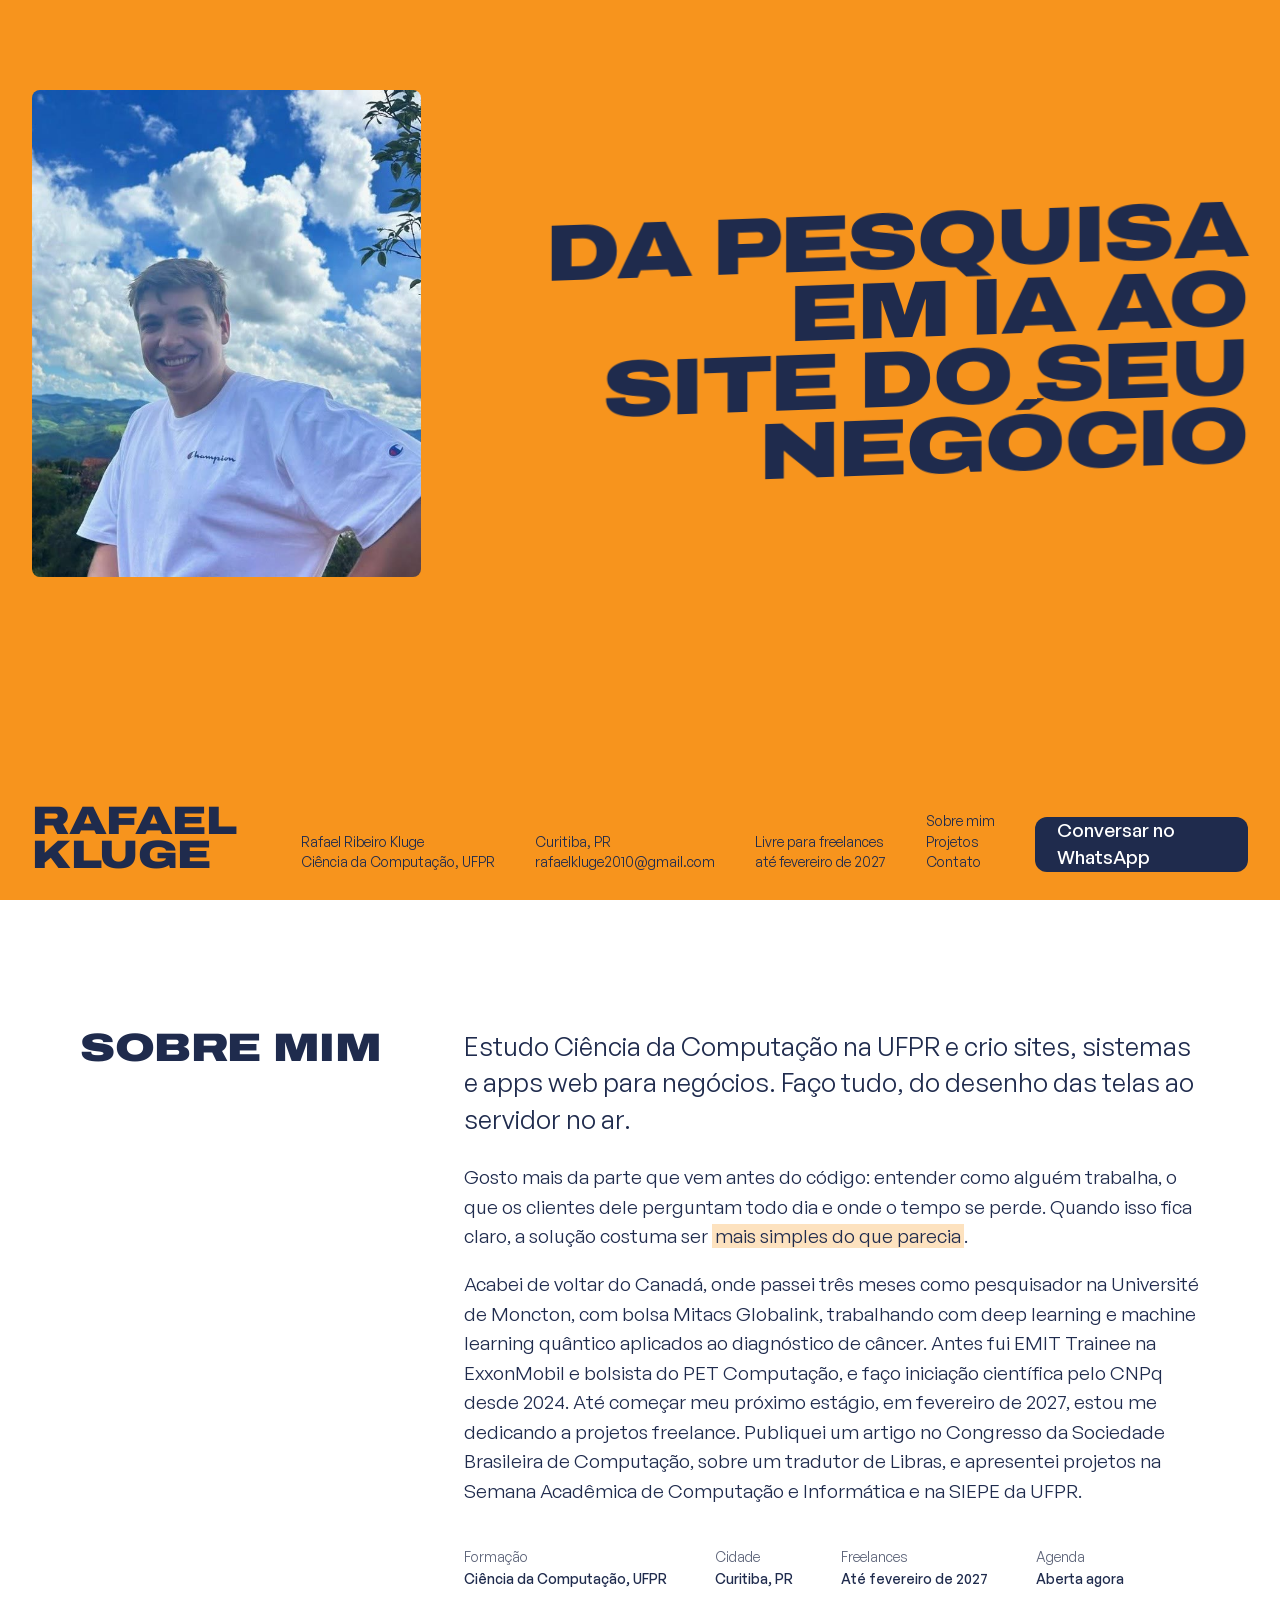
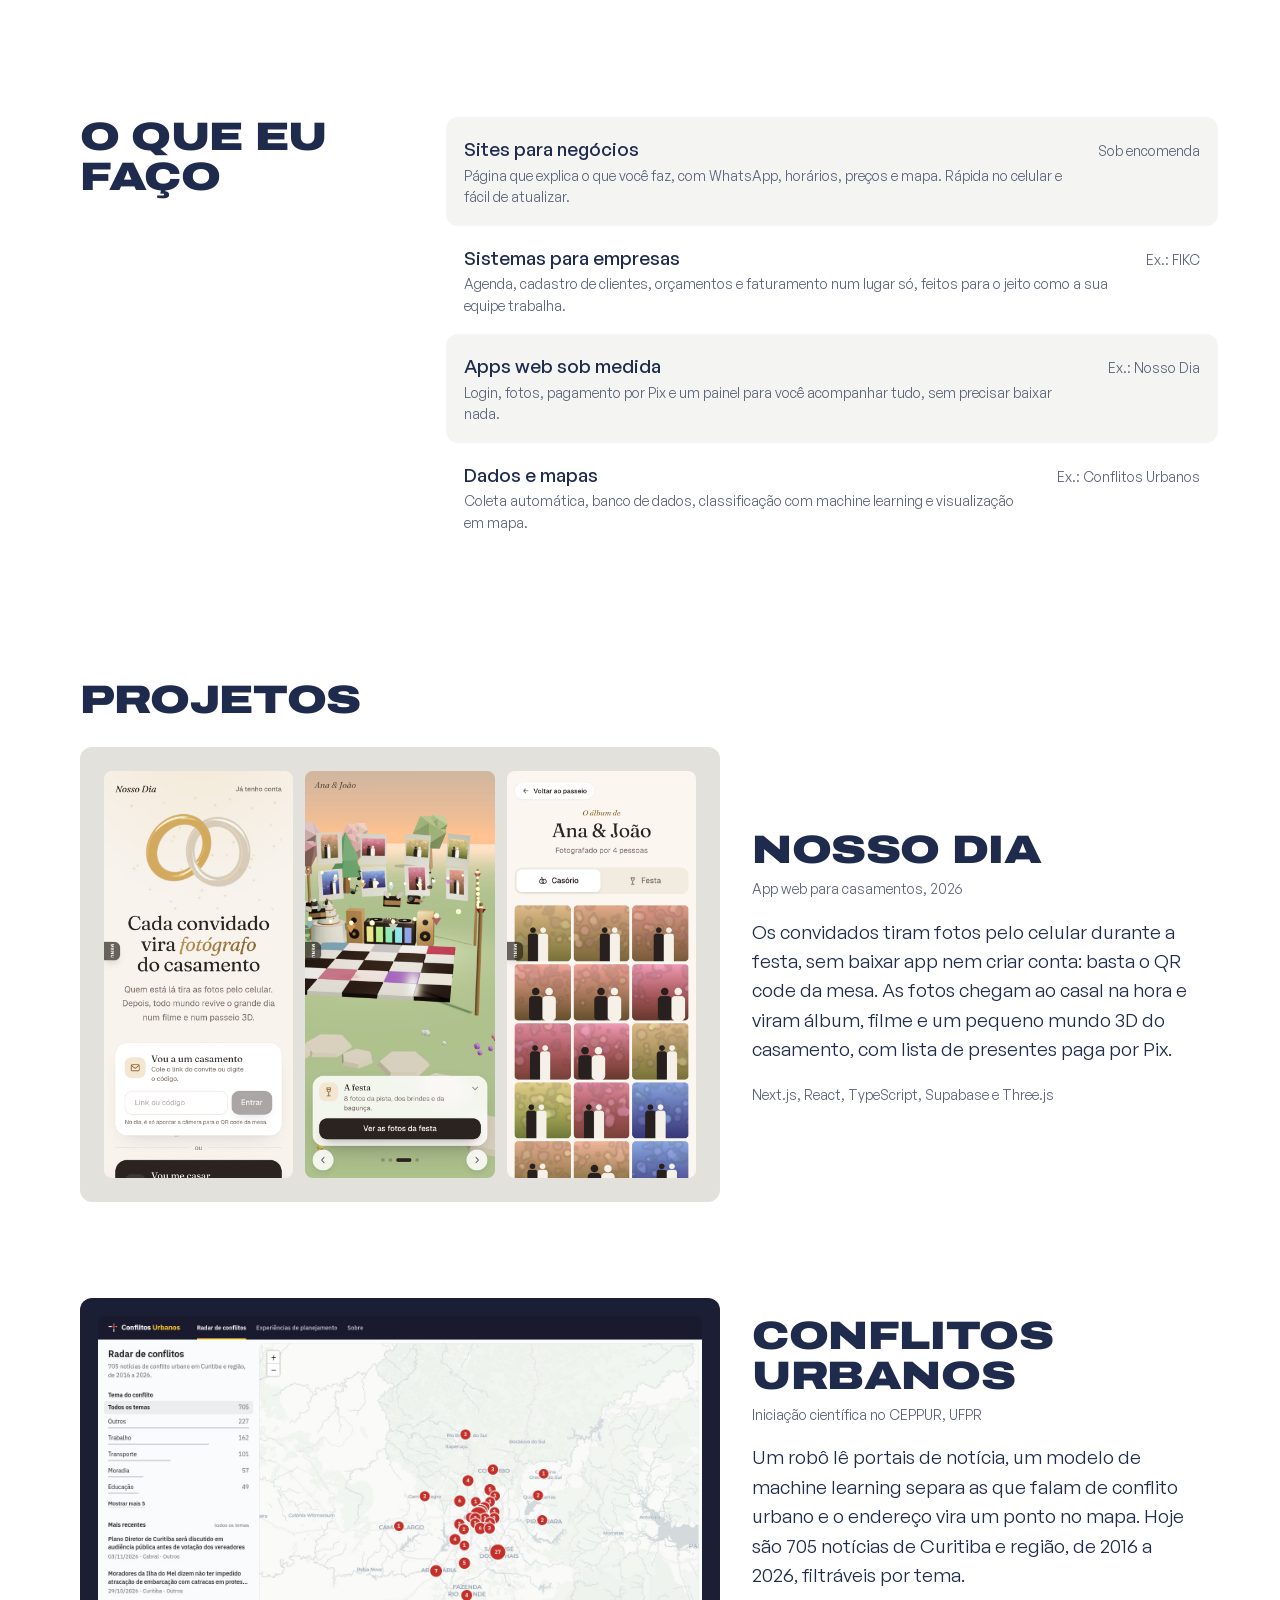
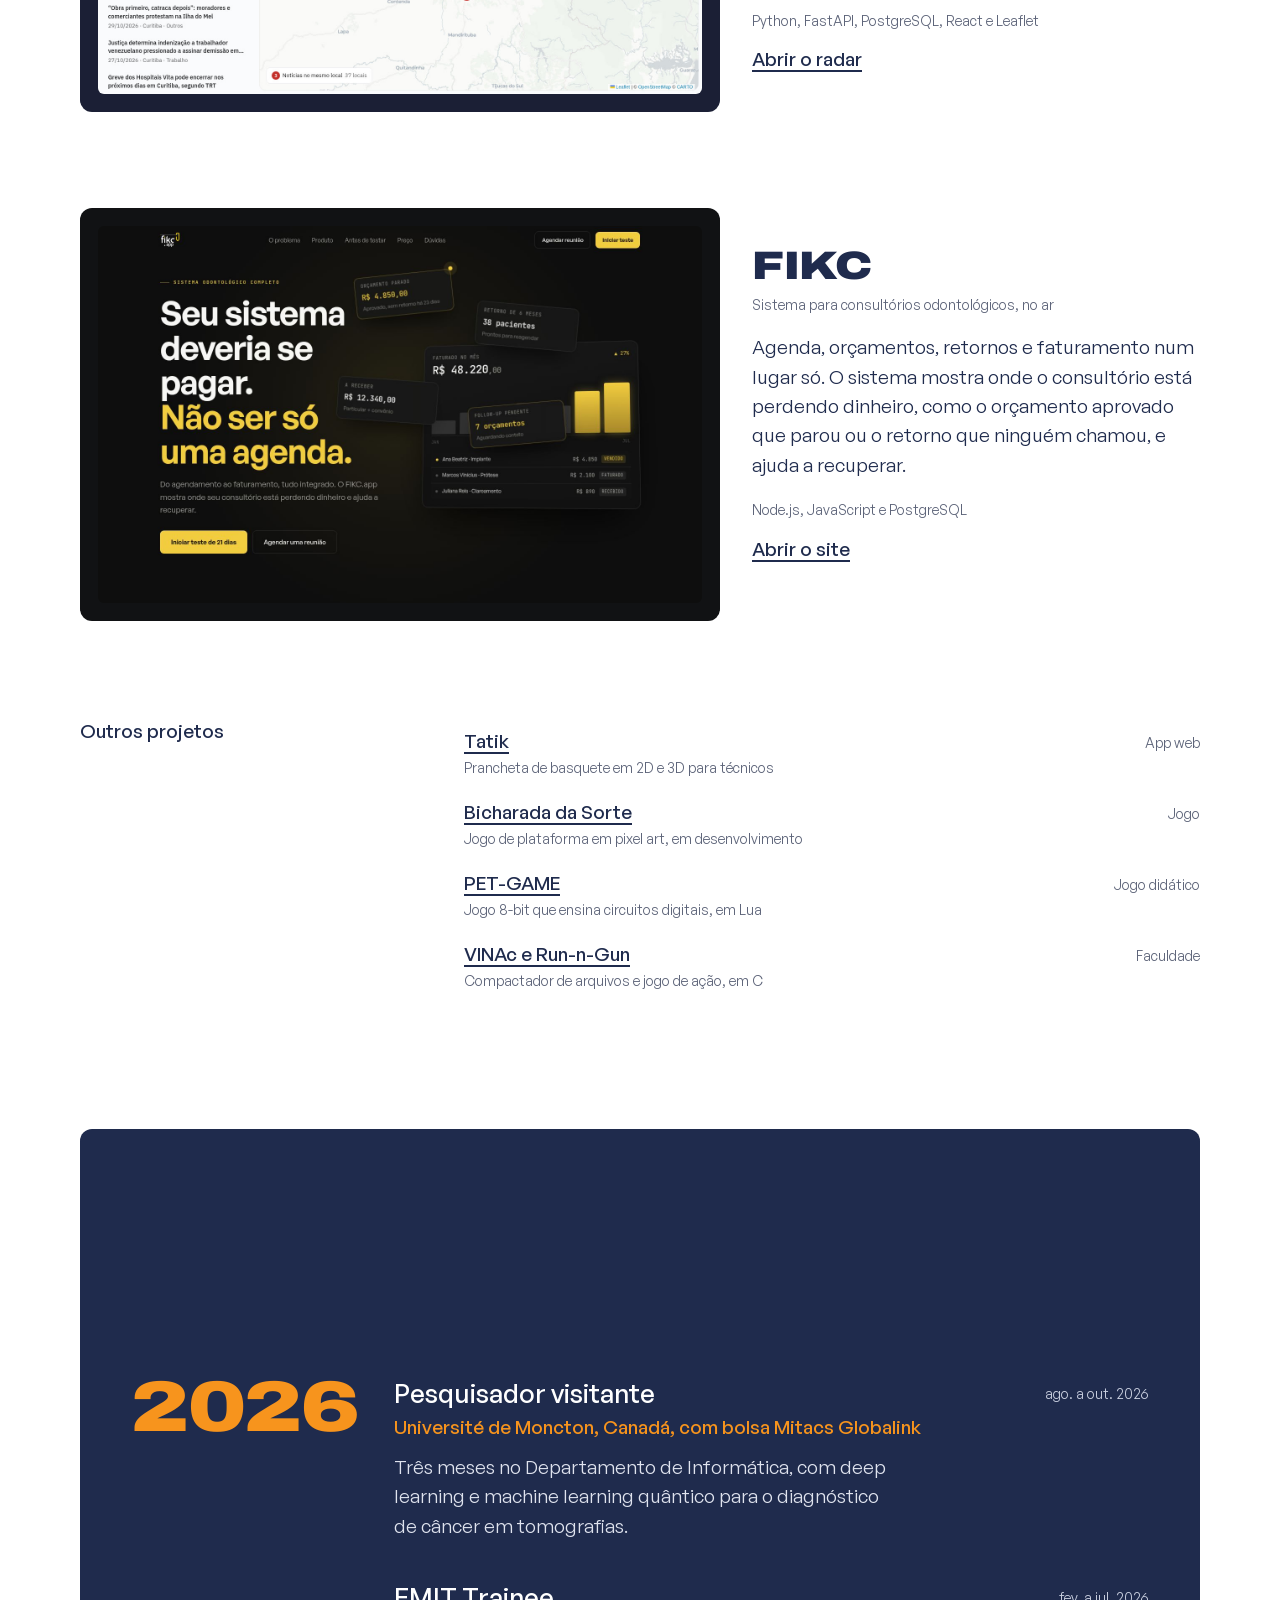
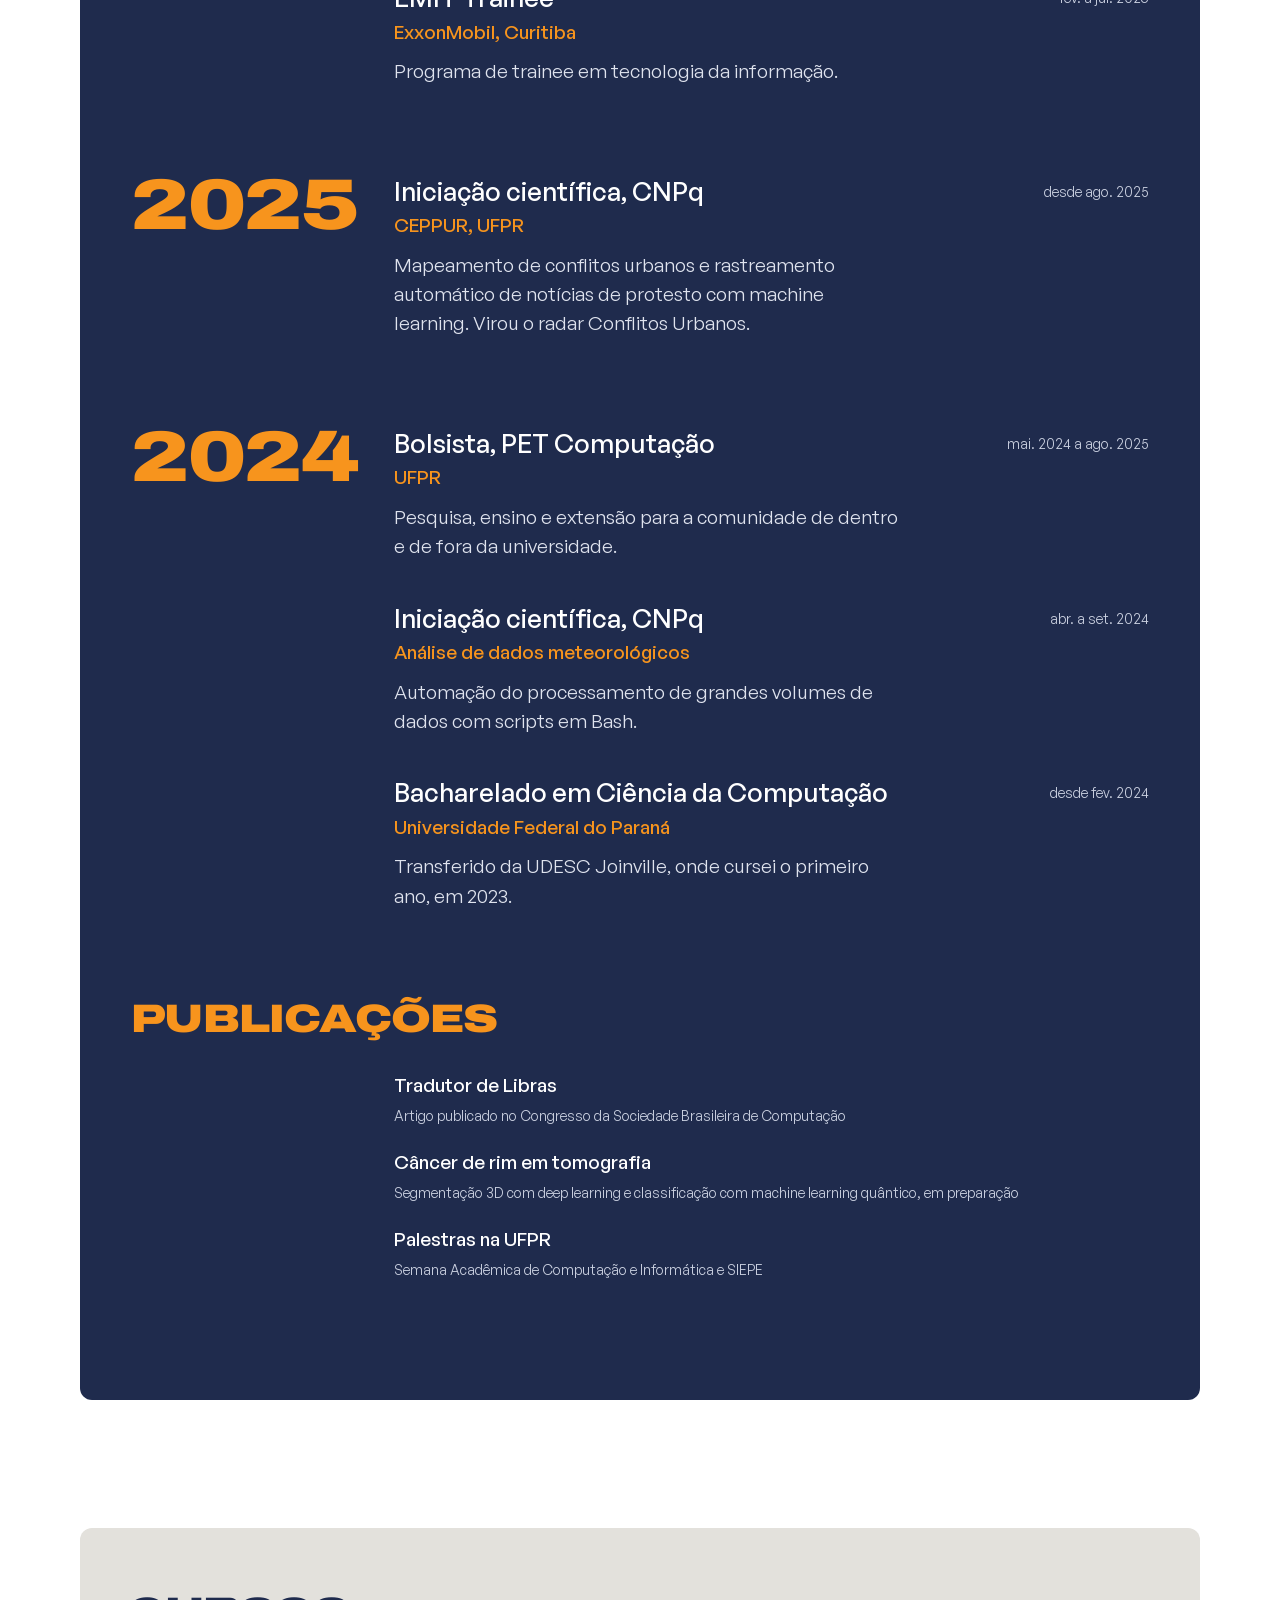
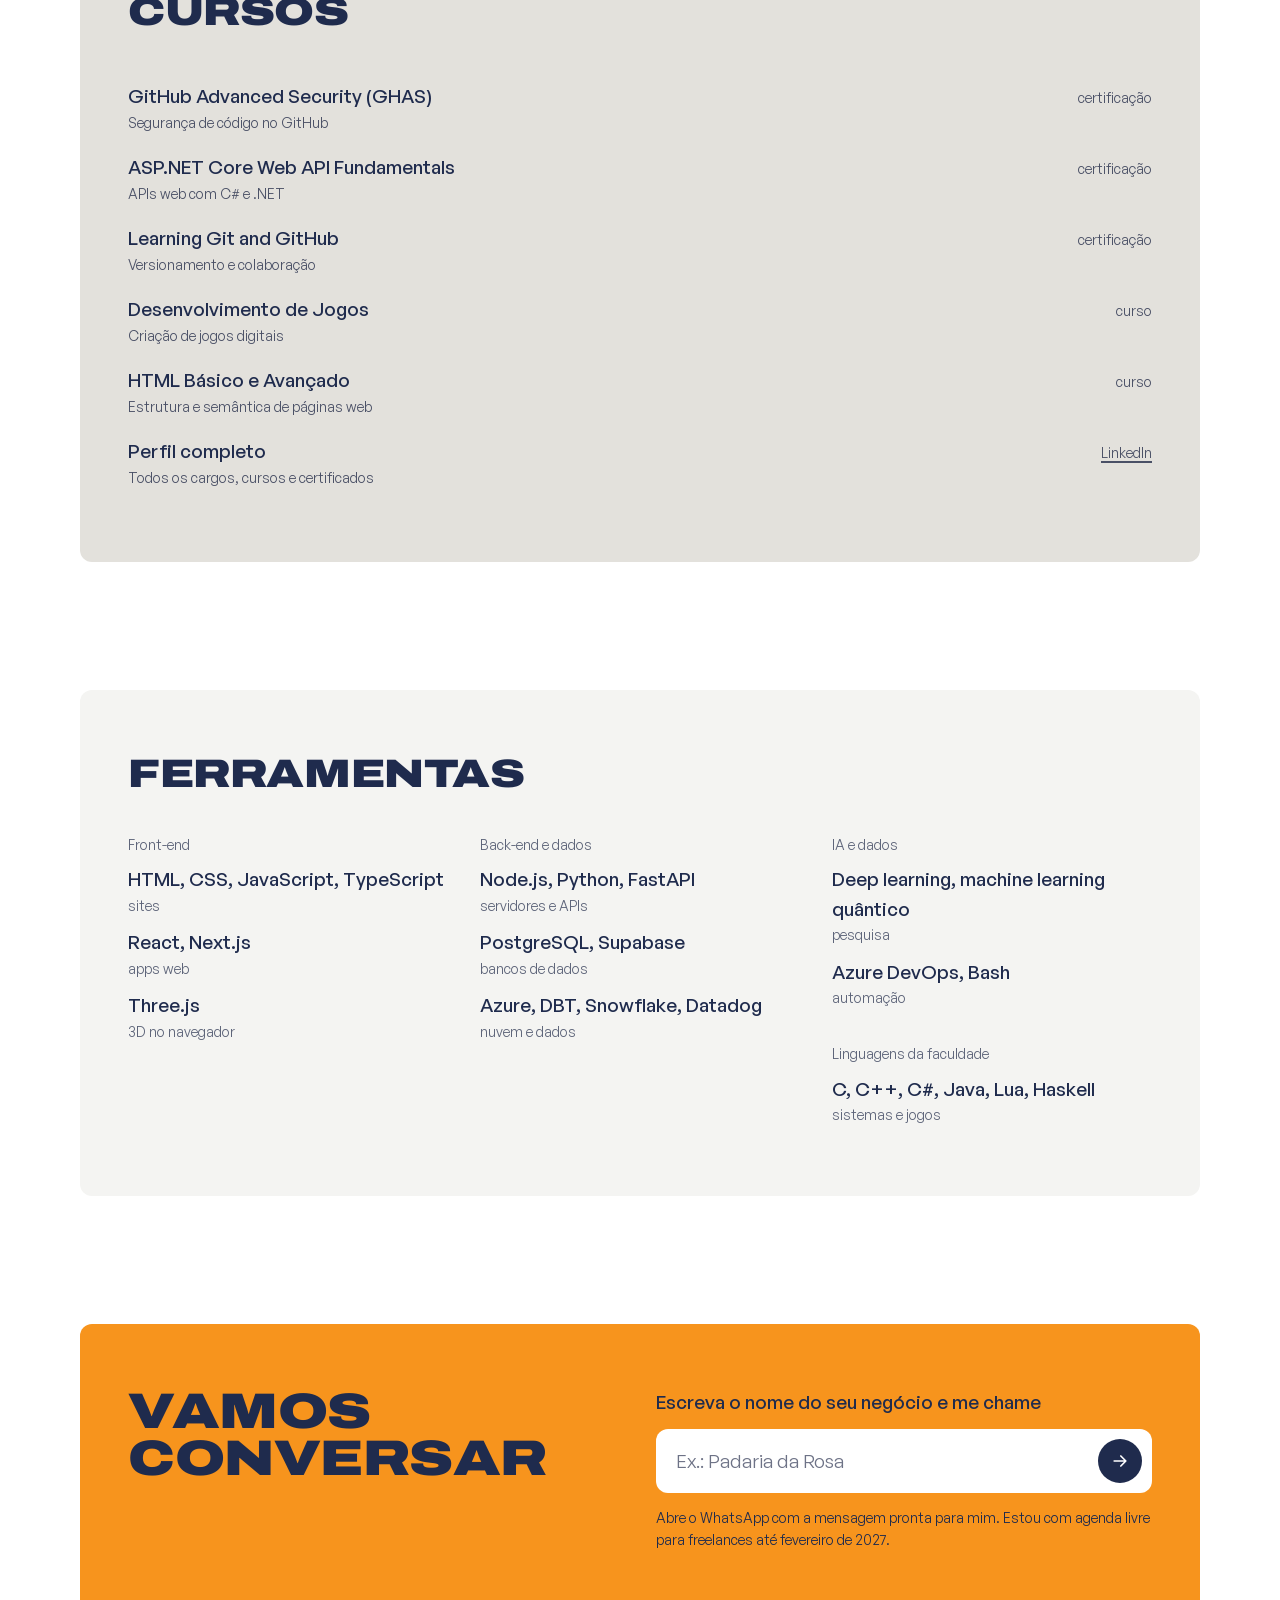
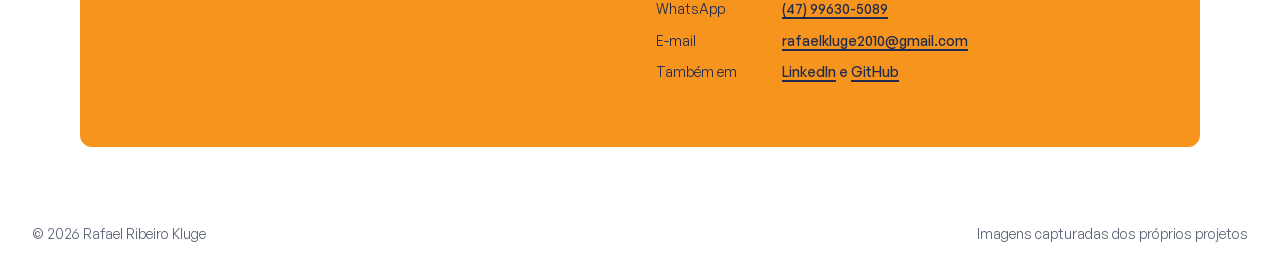
==== commit 6a58401f: "Liga Tatik e Bicharada da Sorte aos repositórios no GitHub" ====
--- a/index.html
+++ b/index.html
@@ -345,8 +345,8 @@
     <div class="others" id="outros">
       <h3 data-reveal>Outros projetos</h3>
       <ul class="rows">
-        <li data-reveal><div class="l"><strong><a href="https://rafaklugee.github.io/tatik/" target="_blank" rel="noopener">Tatik</a></strong><span>Prancheta de basquete em 2D e 3D para técnicos</span></div><div class="r">App web</div></li>
-        <li data-reveal><div class="l"><strong><a href="https://rafaklugee.github.io/bicharada-da-sorte/" target="_blank" rel="noopener">Bicharada da Sorte</a></strong><span>Jogo de plataforma em pixel art, jogável no navegador</span></div><div class="r">Jogo</div></li>
+        <li data-reveal><div class="l"><strong><a href="https://github.com/rafaklugee/tatik" target="_blank" rel="noopener">Tatik</a></strong><span>Prancheta de basquete em 2D e 3D para técnicos</span></div><div class="r">App web</div></li>
+        <li data-reveal><div class="l"><strong><a href="https://github.com/rafaklugee/bicharada-da-sorte" target="_blank" rel="noopener">Bicharada da Sorte</a></strong><span>Jogo de plataforma em pixel art, em desenvolvimento</span></div><div class="r">Jogo</div></li>
         <li data-reveal><div class="l"><strong><a href="https://github.com/rafaklugee/PET-GAME" target="_blank" rel="noopener">PET-GAME</a></strong><span>Jogo 8-bit que ensina circuitos digitais, em Lua</span></div><div class="r">Jogo didático</div></li>
         <li data-reveal><div class="l"><strong><a href="https://github.com/rafaklugee/prog2" target="_blank" rel="noopener">VINAc e Run-n-Gun</a></strong><span>Compactador de arquivos e jogo de ação, em C</span></div><div class="r">Faculdade</div></li>
       </ul>
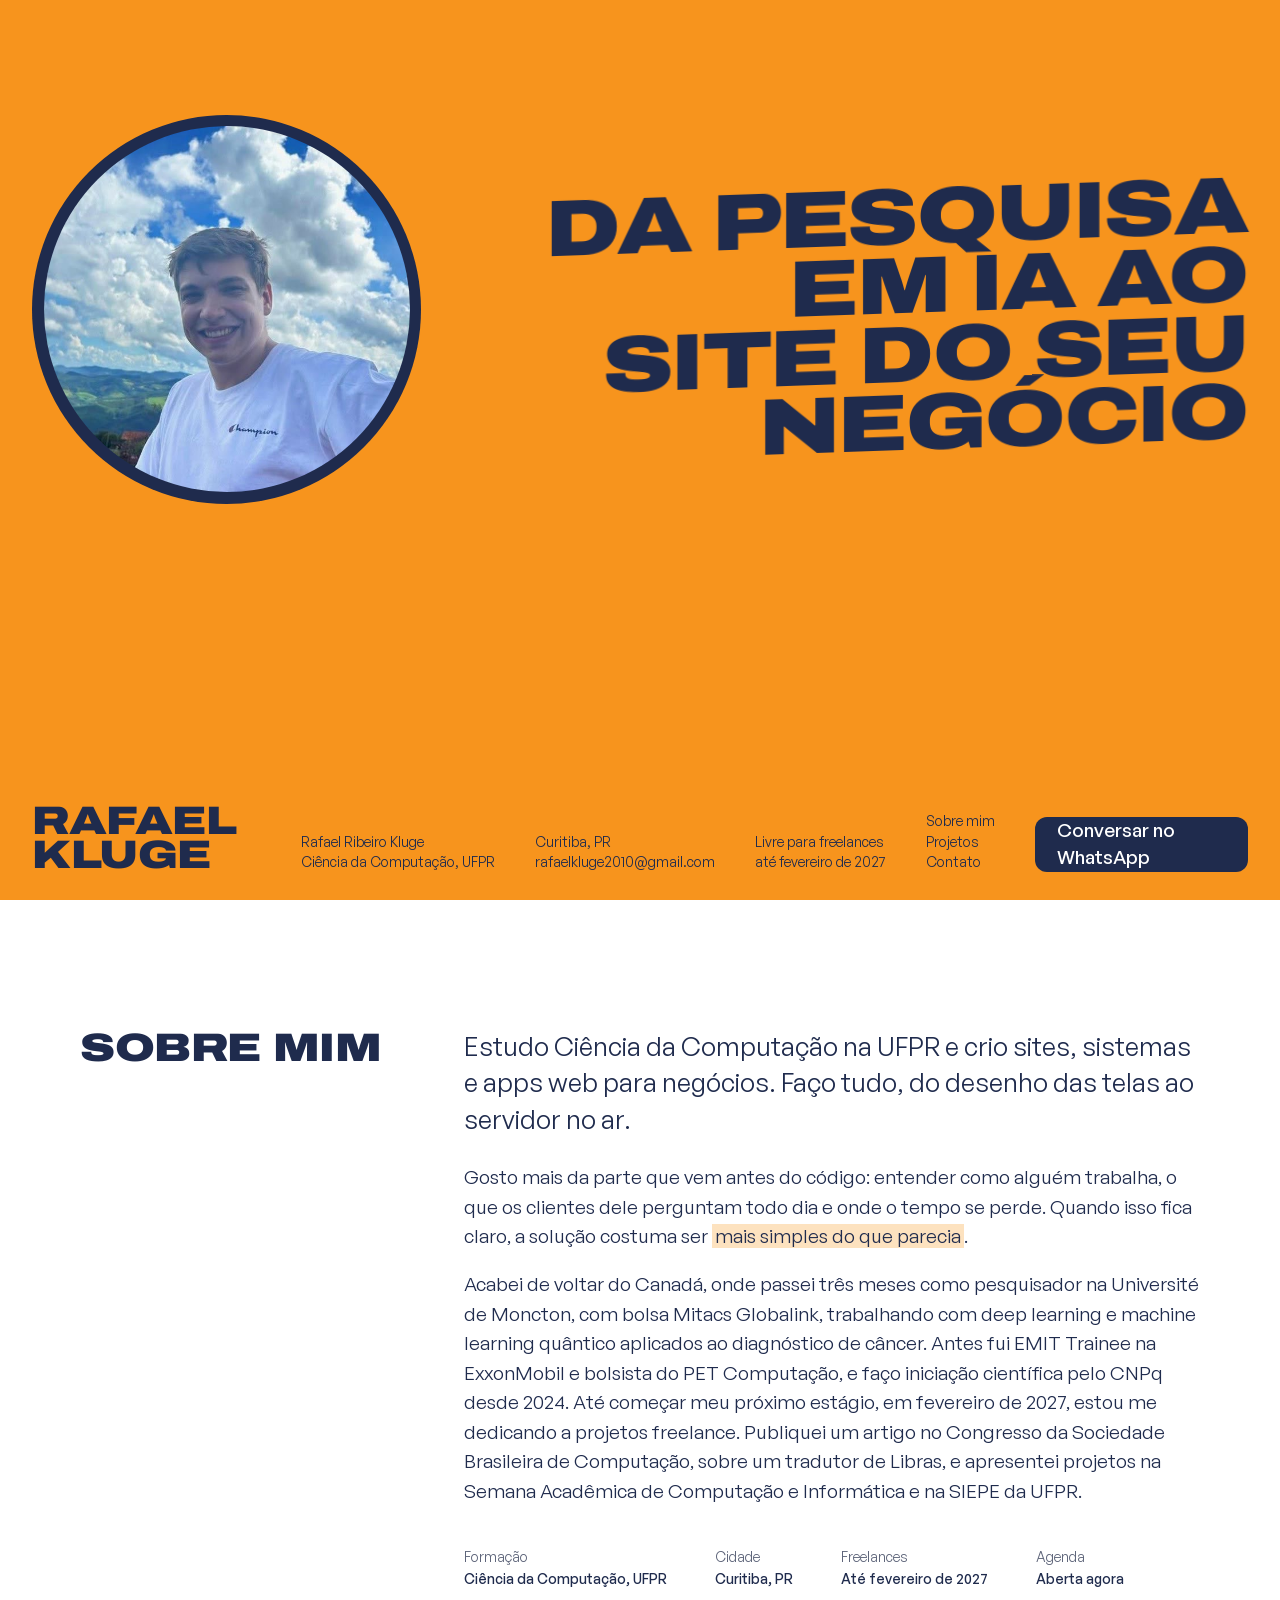
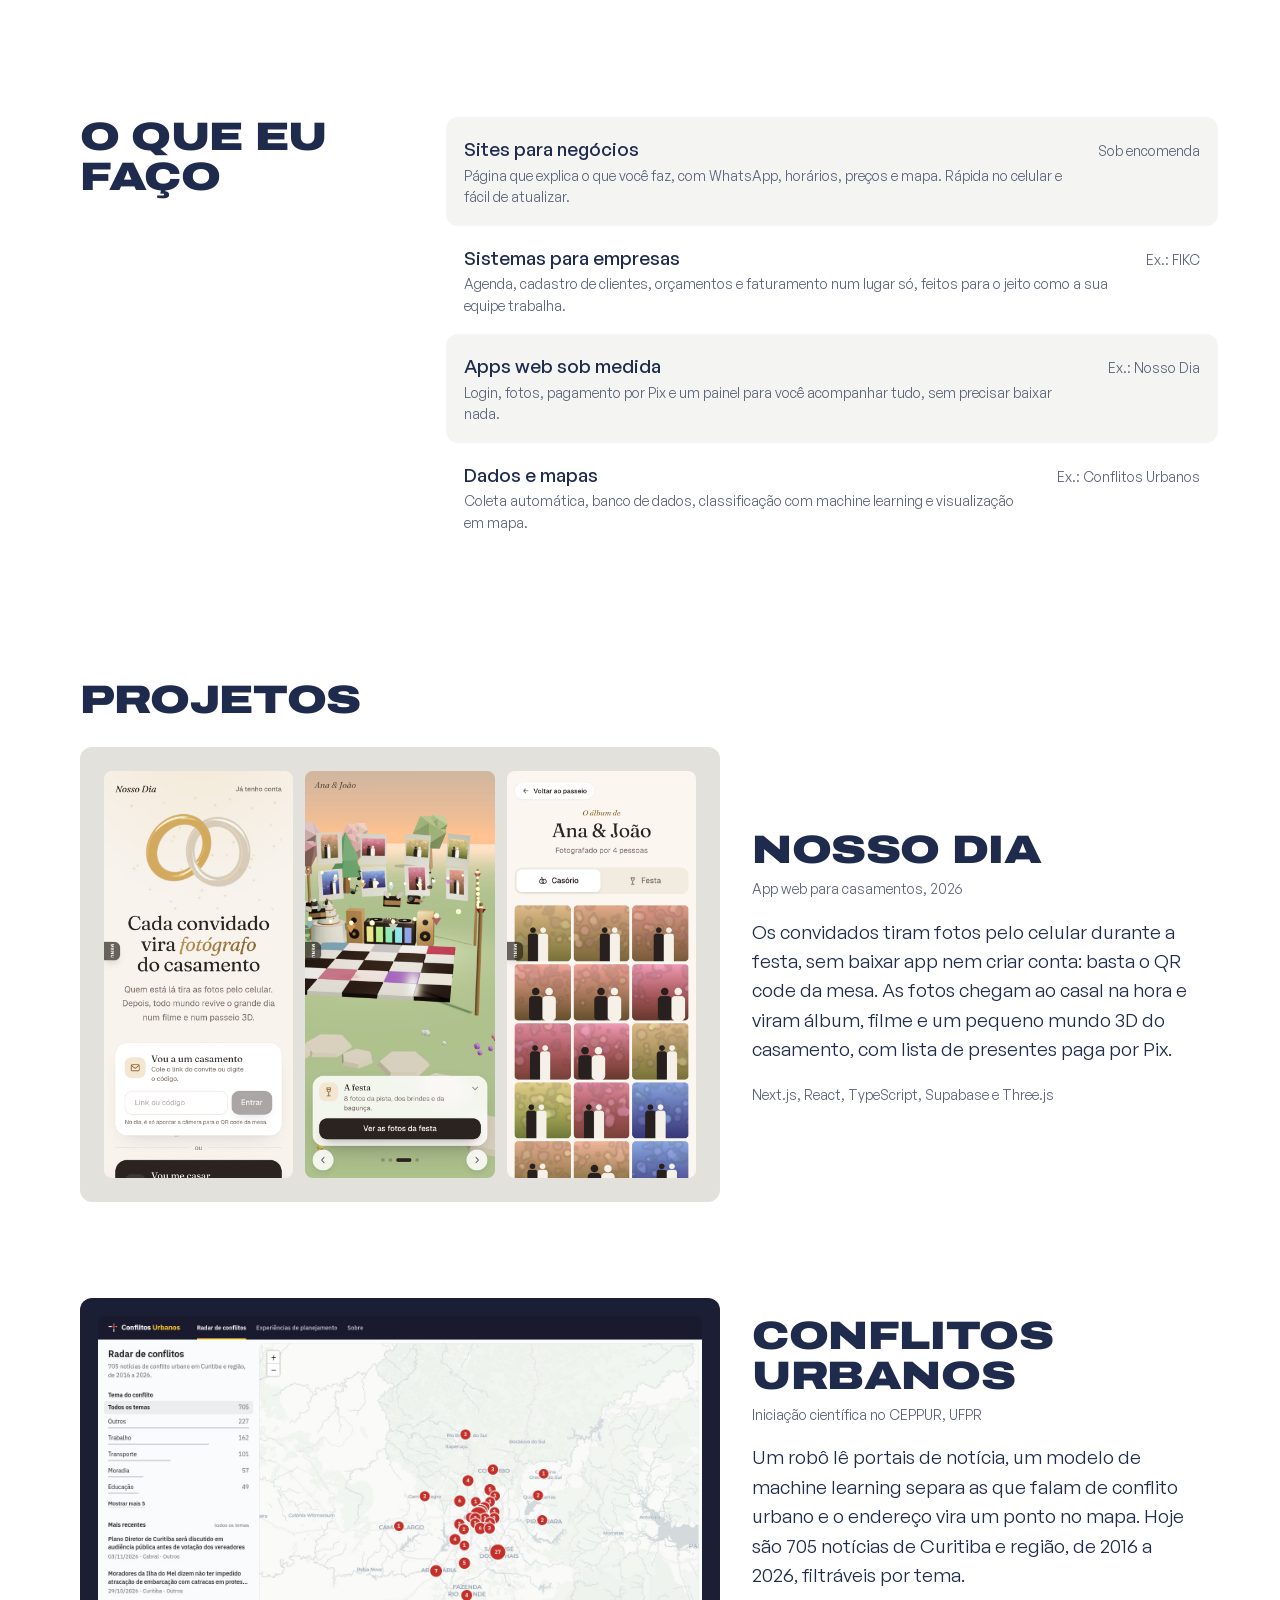
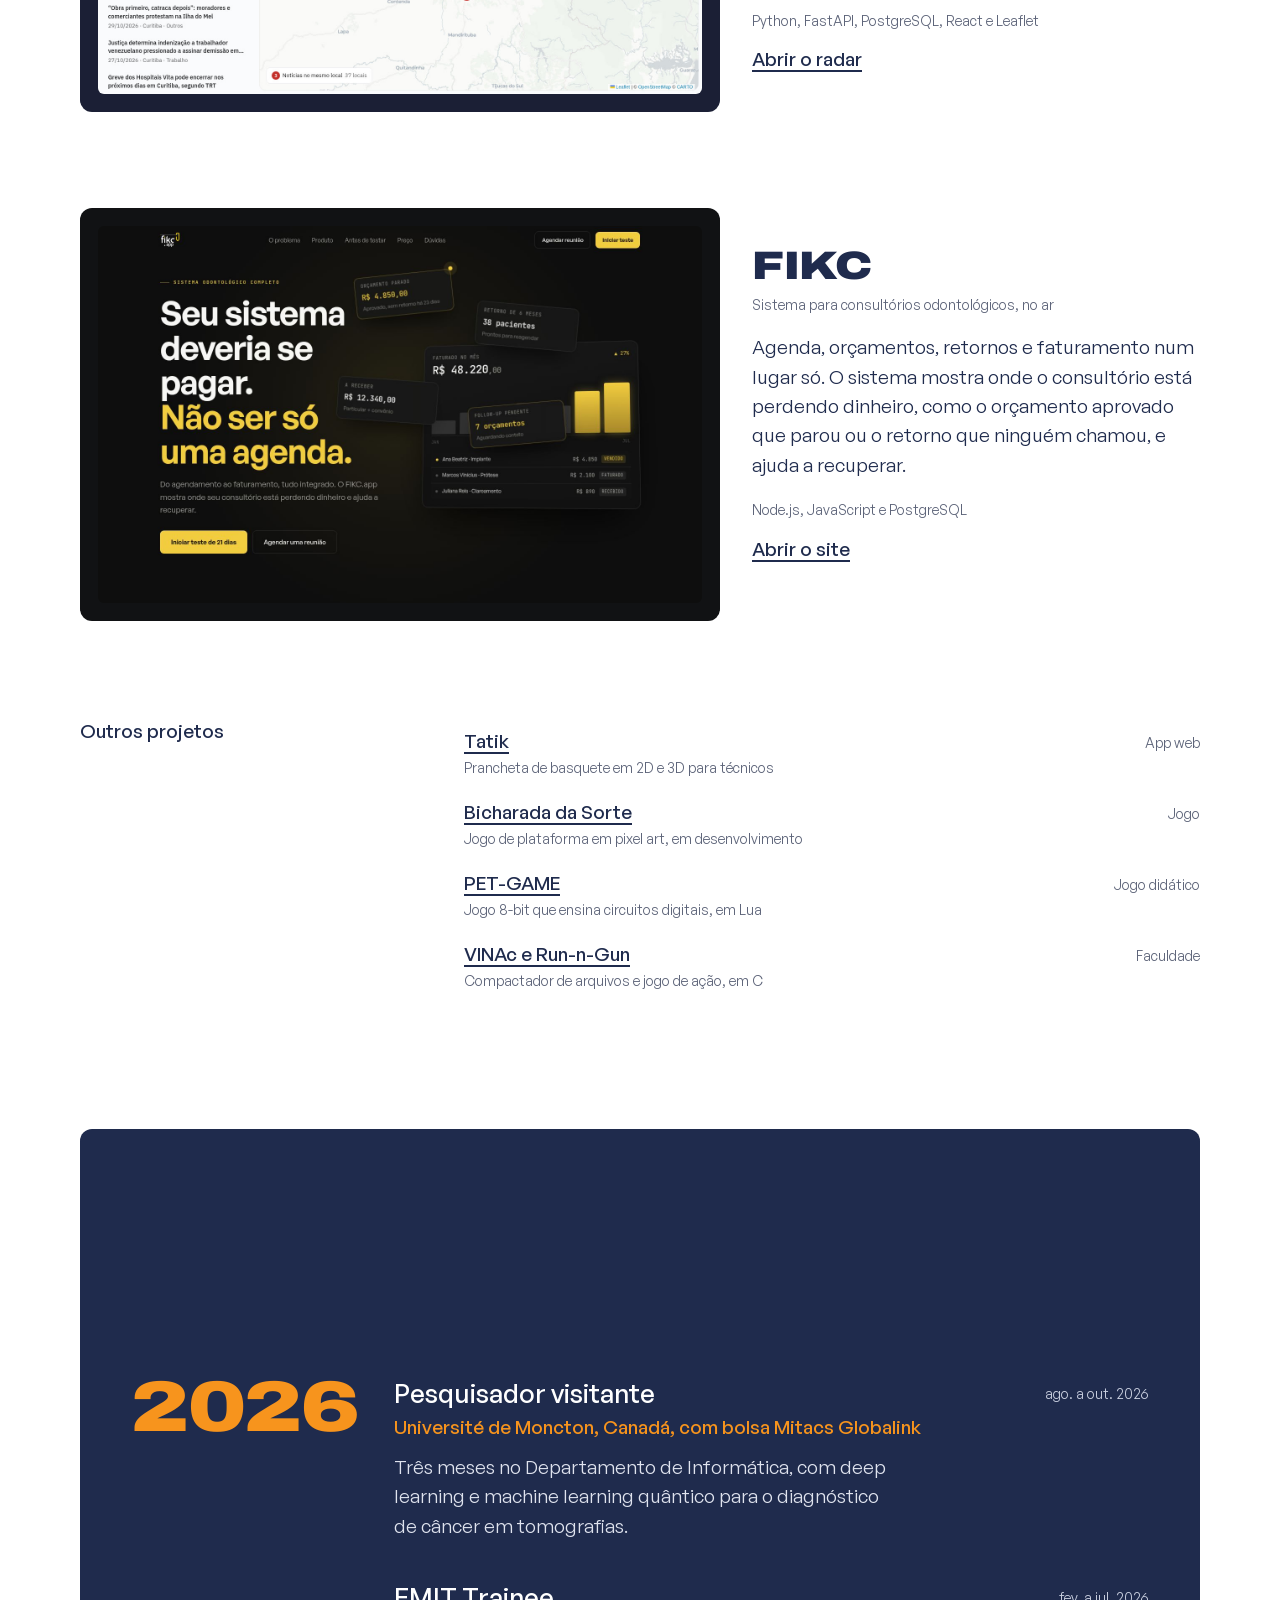
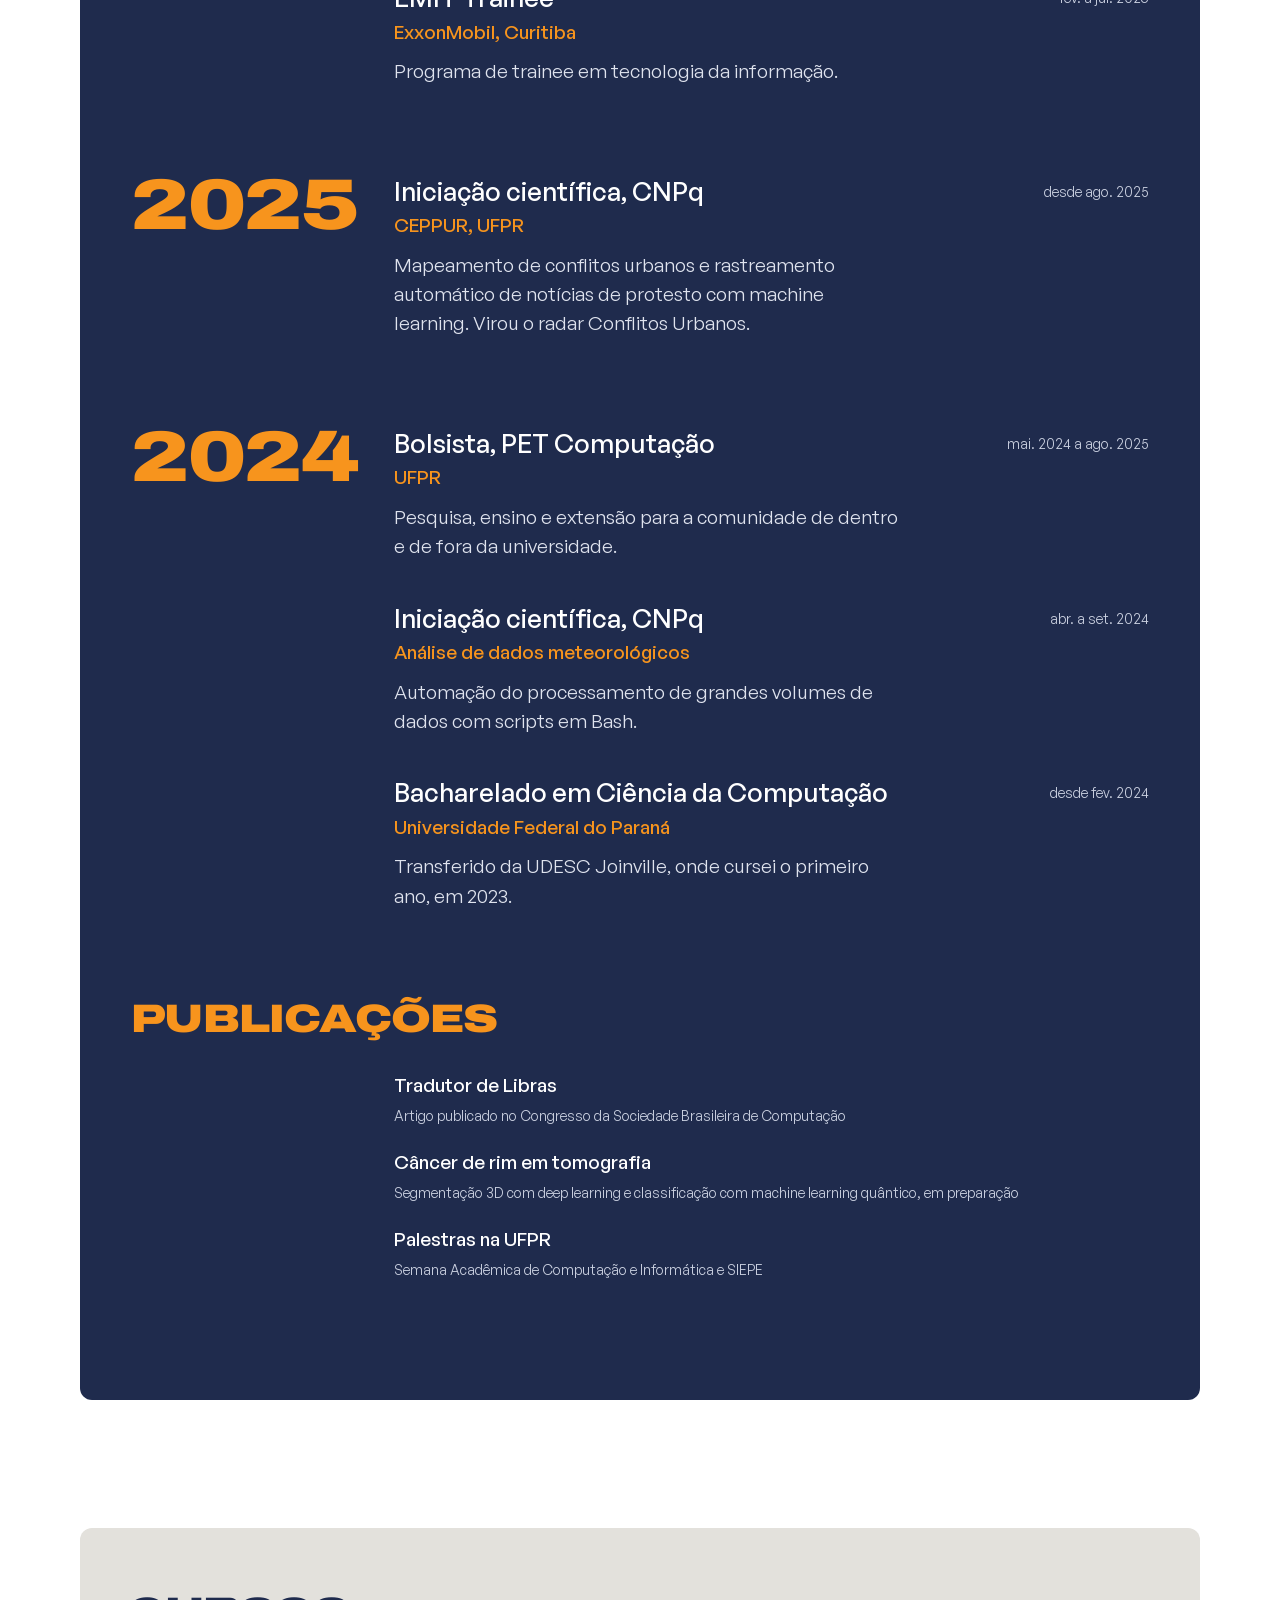
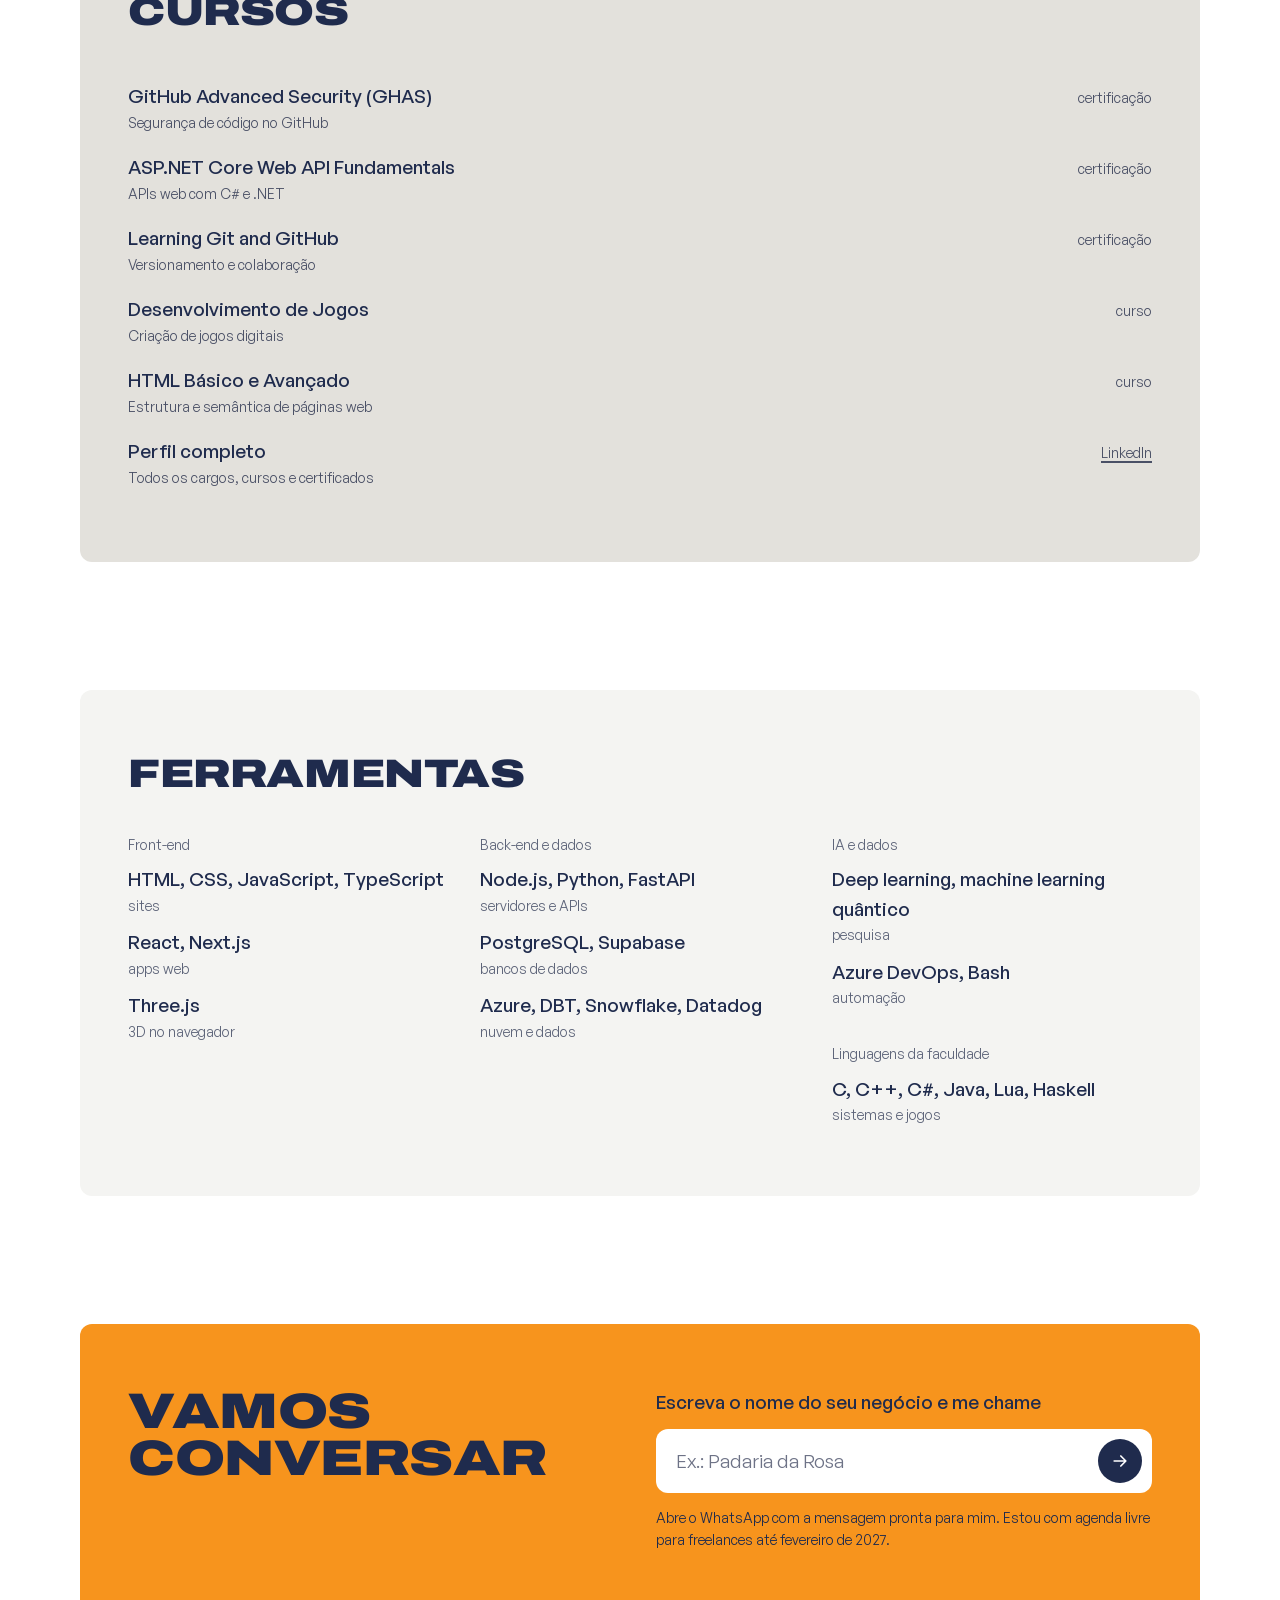
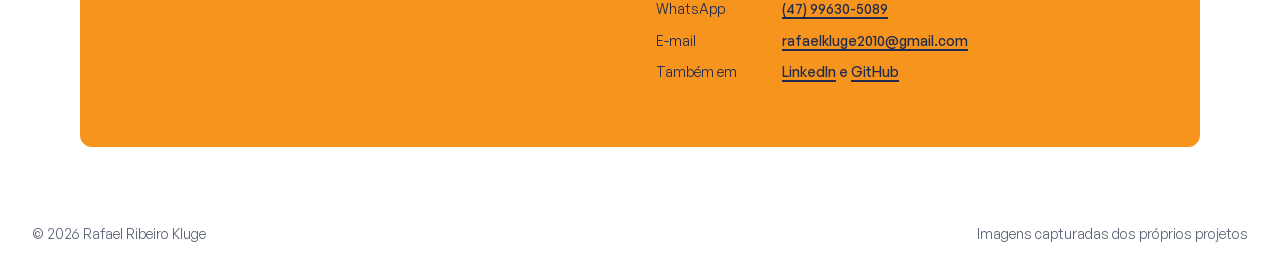
==== commit ece1d513: "Foto em círculo com moldura e faixa de informações ajustada no tablet" ====
--- a/index.html
+++ b/index.html
@@ -65,10 +65,11 @@
   }
   .statement span{display:block;}
   .portrait{
-    grid-column:1 / 5;grid-row:1;align-self:center;margin:0;max-height:62svh;
-    aspect-ratio:4/5;border-radius:8px;overflow:hidden;
-  }
-  .portrait img{width:100%;height:100%;object-fit:cover;}
+    grid-column:1 / 5;grid-row:1;align-self:center;justify-self:start;margin:0;
+    width:min(100%, 58svh, 400px);aspect-ratio:1;border-radius:50%;
+    background:var(--ink);padding:clamp(8px, 0.9vw, 12px);
+  }
+  .portrait img{width:100%;height:100%;object-fit:cover;object-position:48% 45%;border-radius:50%;}
   .id{
     grid-column:1 / -1;grid-row:2;align-self:end;
     display:grid;grid-template-columns:auto repeat(4, auto) 1fr;gap:12px 40px;align-items:end;
@@ -200,6 +201,11 @@
   @keyframes rise{to{opacity:1;transform:none;}}
   @keyframes fade{to{opacity:1;}}
 
+  @media (max-width: 1180px){
+    .id{grid-template-columns:1fr 1fr;}
+    .id h1{grid-column:1 / -1;margin-bottom:12px;}
+    .id .cta{grid-column:1 / -1;justify-self:start;margin-top:12px;}
+  }
   /* =============== tablet =============== */
   @media (max-width: 1000px){
     .statement{grid-column:1 / -1;grid-row:2;text-align:left;padding-top:32px;}
@@ -221,7 +227,7 @@
   @media (max-width: 640px){
     .index{padding:20px;}
     .statement{font-size:8.6vw;padding-top:24px;}
-    .portrait{grid-column:1 / 8;max-height:none;}
+    .portrait{grid-column:1 / 8;width:min(100%, 220px);}
     .id h1{order:0;}
     .id .cta{order:1;margin:4px 0 8px;}
     .id p{order:2;}
@@ -250,7 +256,7 @@
 <!-- =============== primeira tela: índice dos projetos =============== -->
 <header class="index">
   <figure class="portrait">
-    <img src="assets/rafael.jpg" width="640" height="800" alt="Rafael Kluge sorrindo, de camiseta branca, com montanhas e céu azul ao fundo">
+    <img src="assets/rafael.jpg" width="640" height="640" alt="Rafael Kluge sorrindo, de camiseta branca, com montanhas e céu azul ao fundo">
   </figure>
 
   <p class="statement" aria-label="Da pesquisa em IA ao site do seu negócio">
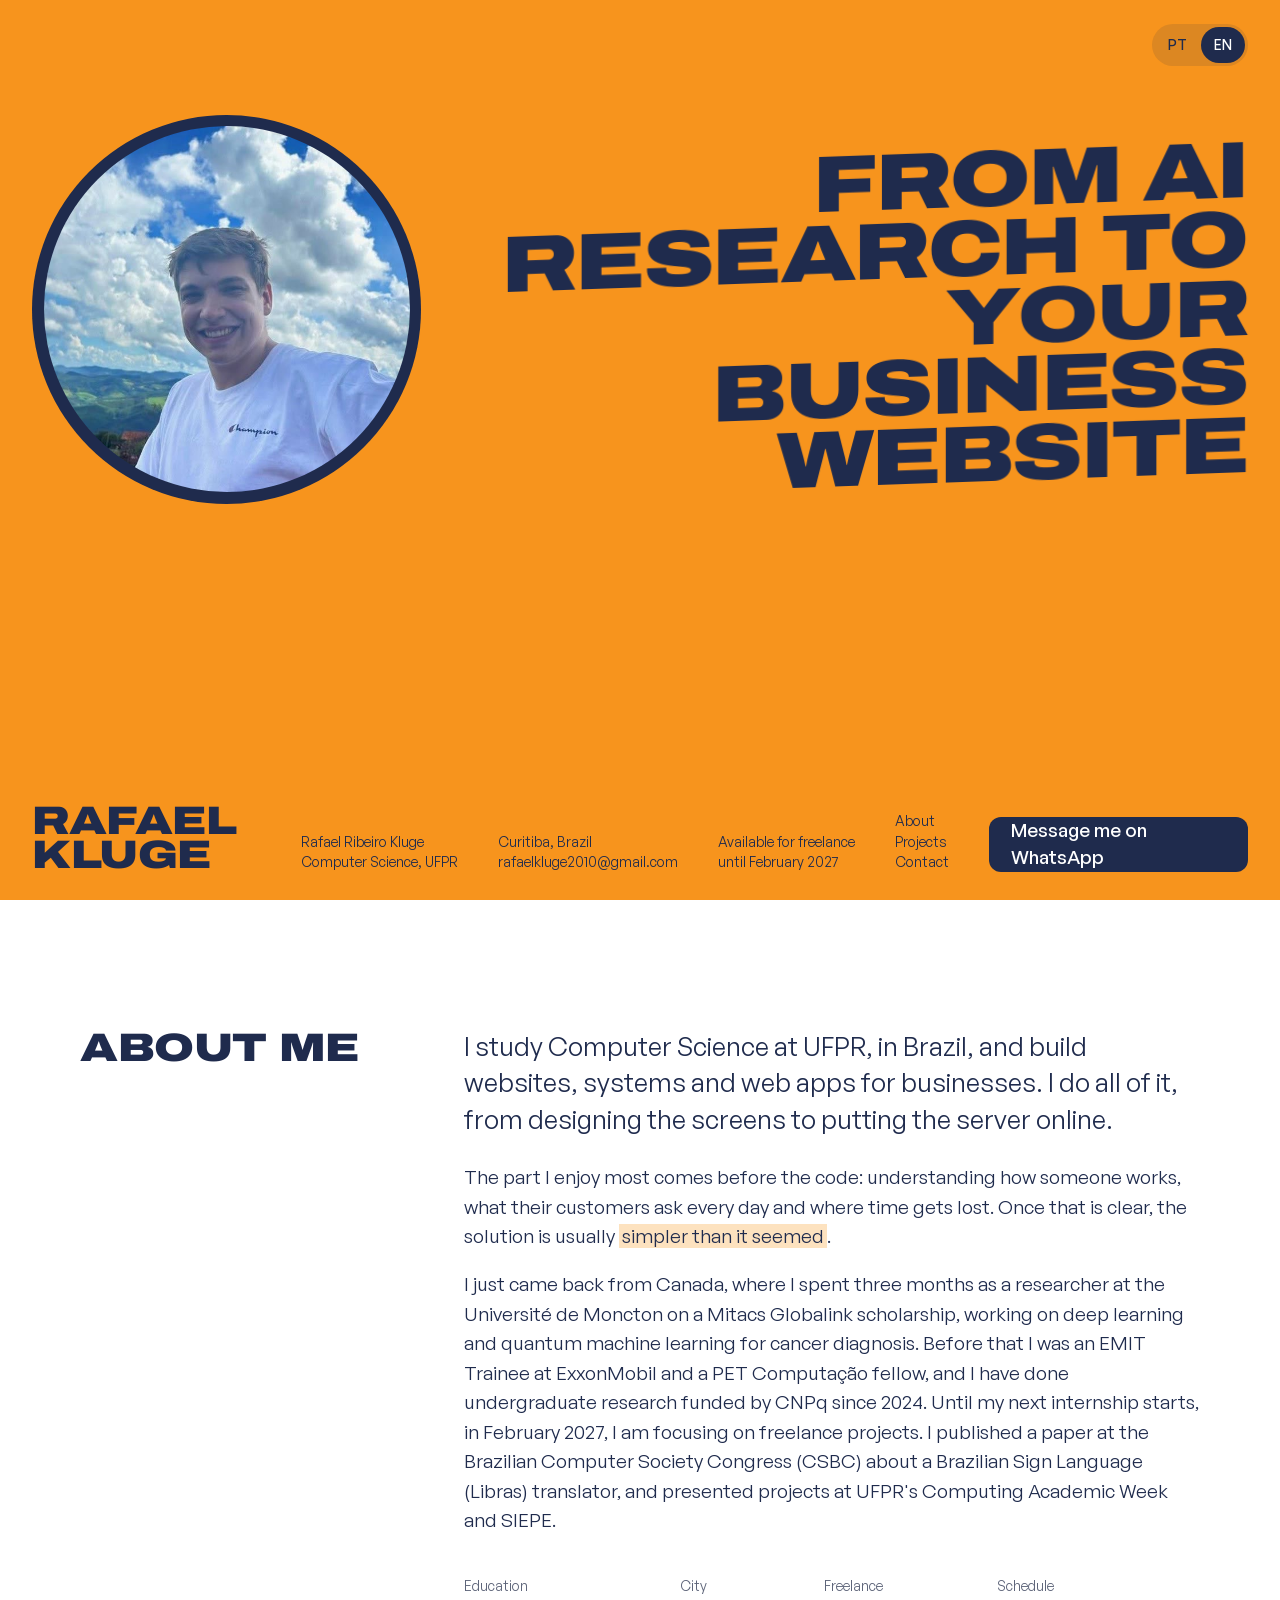
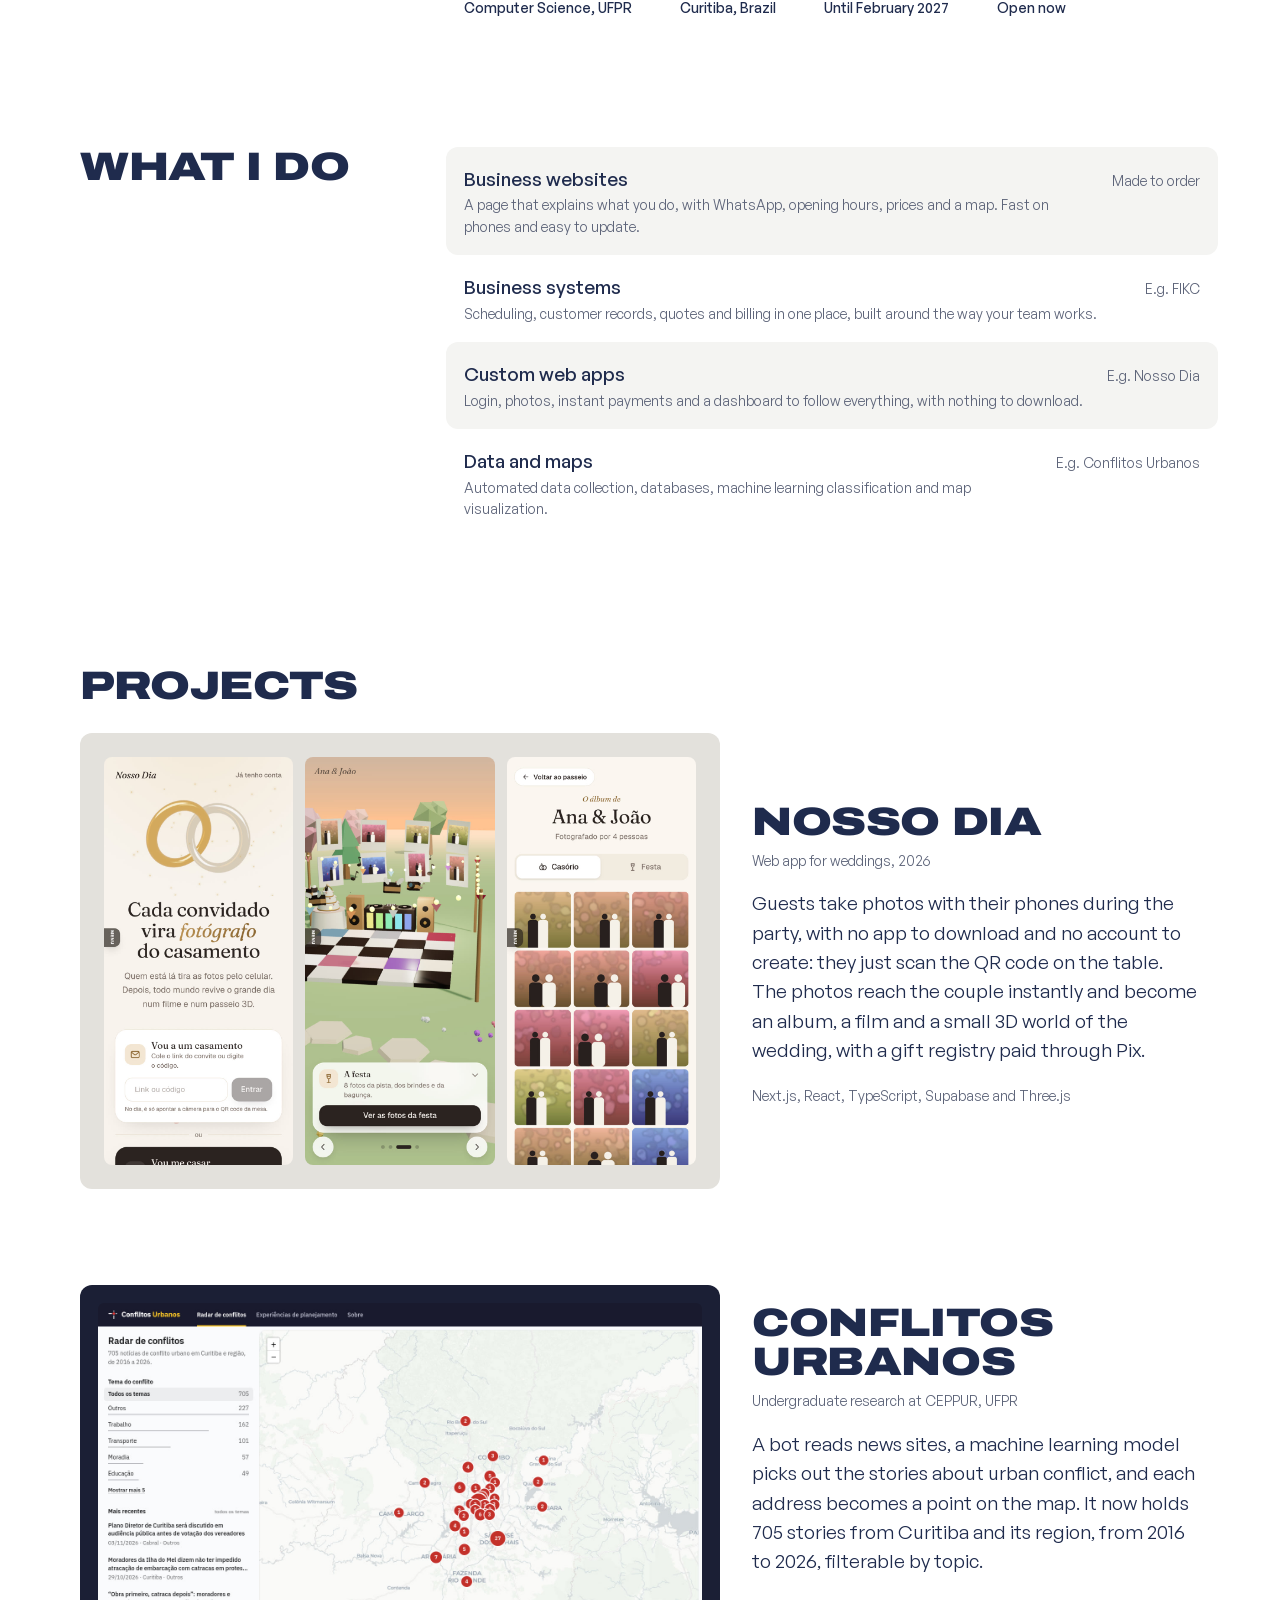
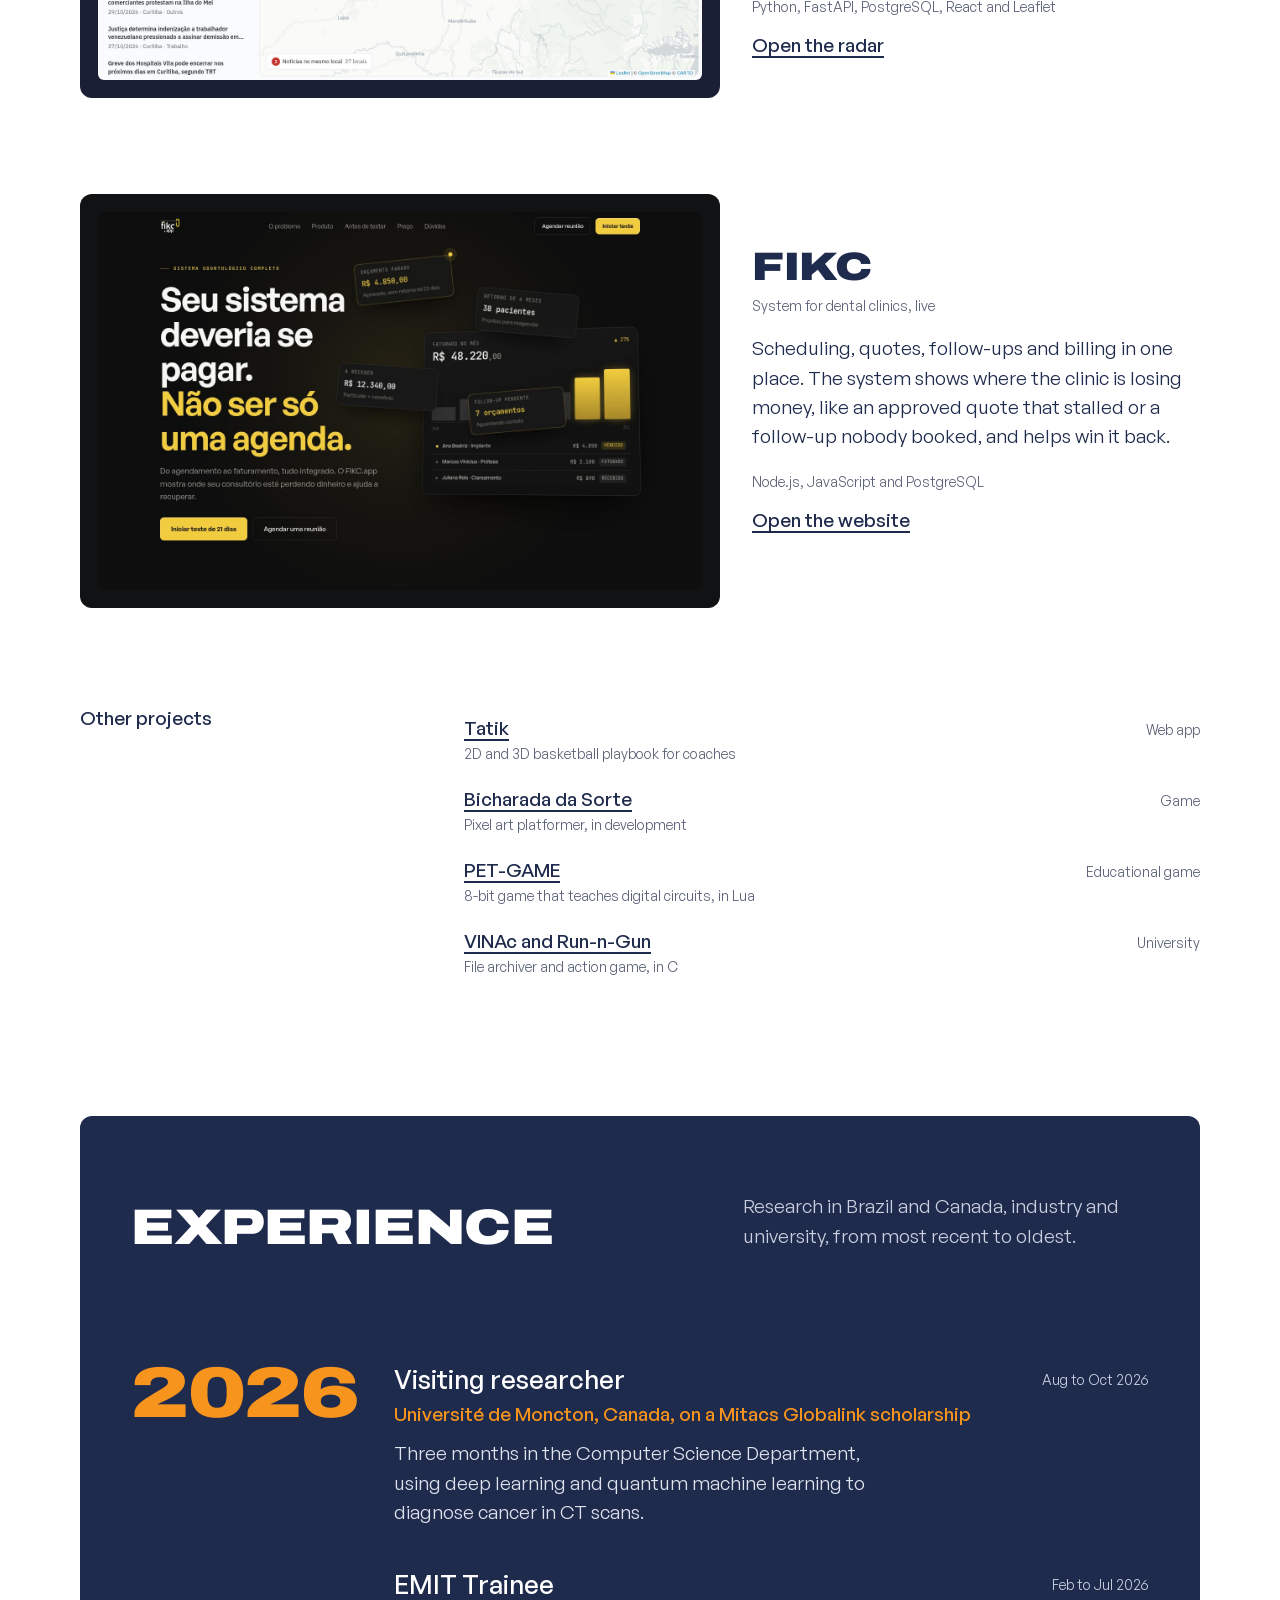
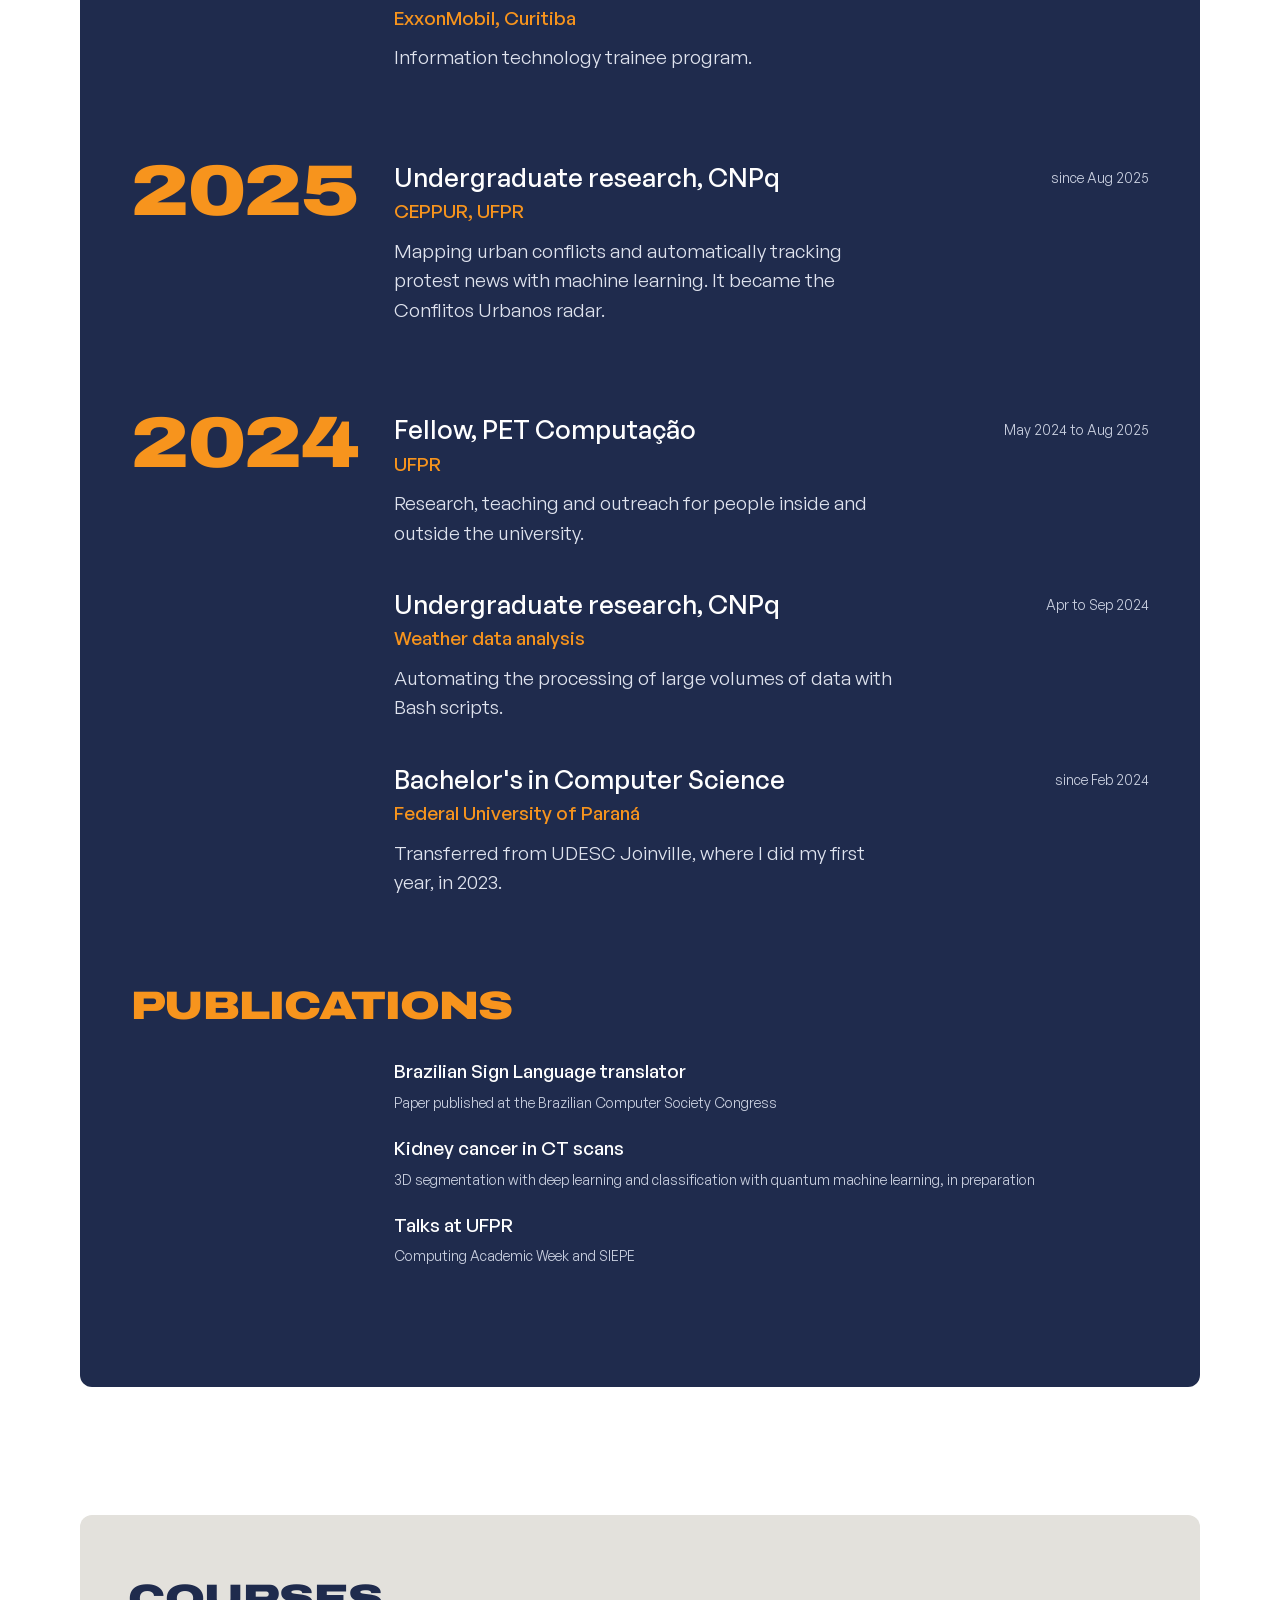
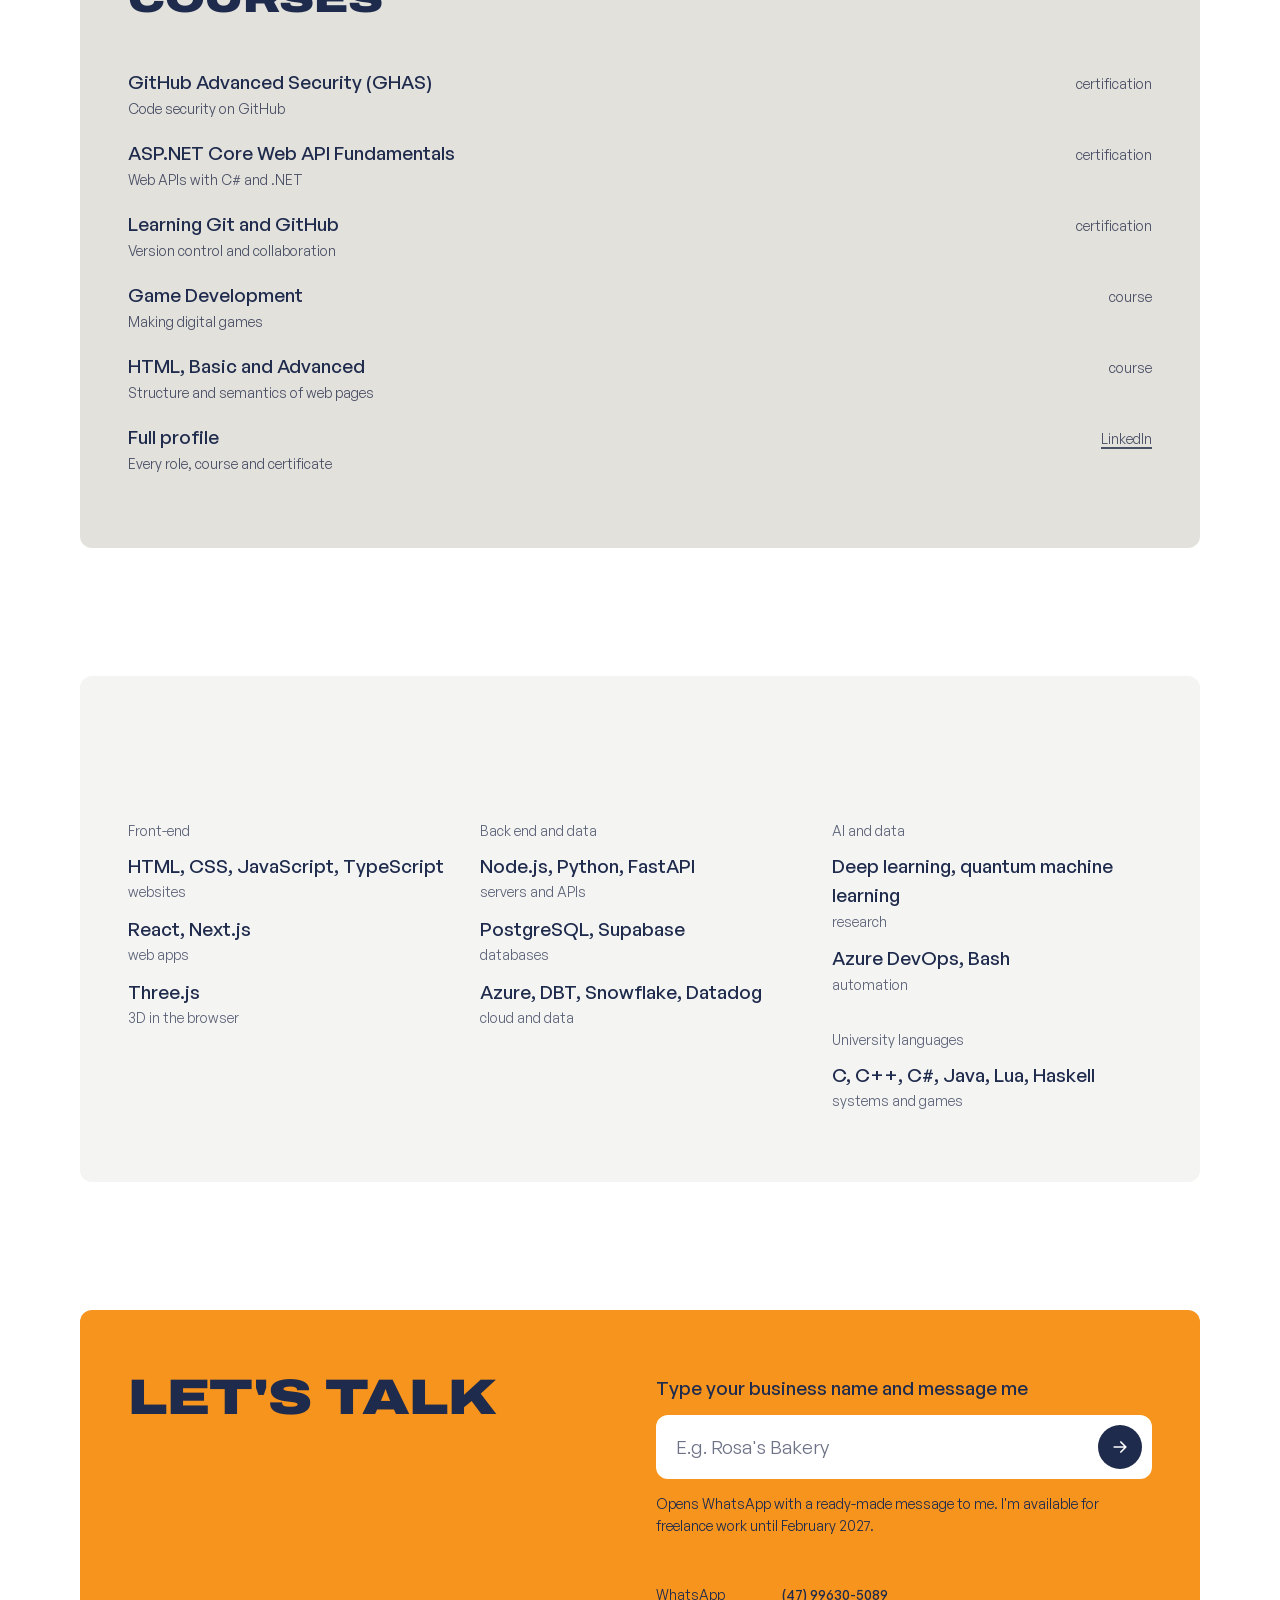
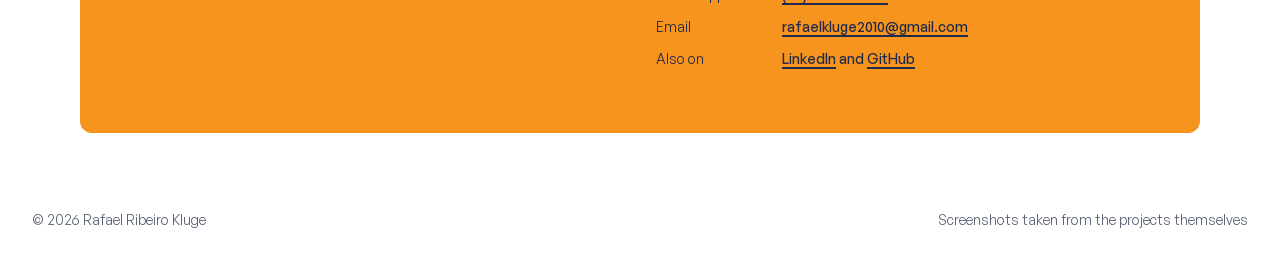
==== commit 31698e3d: "Versão em inglês automática para visitantes de fora do Brasil, com botão PT/EN" ====
--- a/index.html
+++ b/index.html
@@ -4,9 +4,9 @@
 <meta charset="UTF-8">
 <meta name="viewport" content="width=device-width, initial-scale=1.0">
 <title>Rafael Kluge, portfólio</title>
-<meta name="description" content="Portfólio de Rafael Kluge, estudante de Ciência da Computação na UFPR. Pesquisa em IA no Brasil e no Canadá; sites, sistemas e apps web como Nosso Dia, Conflitos Urbanos e FIKC.">
+<meta name="description" data-en-content="Portfolio of Rafael Kluge, Computer Science student at UFPR, Brazil. AI research in Brazil and Canada; websites, systems and web apps such as Nosso Dia, Conflitos Urbanos and FIKC." content="Portfólio de Rafael Kluge, estudante de Ciência da Computação na UFPR. Pesquisa em IA no Brasil e no Canadá; sites, sistemas e apps web como Nosso Dia, Conflitos Urbanos e FIKC.">
 <meta property="og:title" content="Rafael Kluge, portfólio">
-<meta property="og:description" content="Sites, sistemas e apps web feitos sob medida. Veja meus projetos.">
+<meta property="og:description" data-en-content="Custom websites, systems and web apps. See my projects." content="Sites, sistemas e apps web feitos sob medida. Veja meus projetos.">
 <meta property="og:image" content="assets/fikc-d.jpg">
 <meta name="theme-color" content="#f7941d">
 <link rel="preload" href="assets/fonts/archivo-expanded.woff2" as="font" type="font/woff2" crossorigin>
@@ -86,6 +86,14 @@
     transition:transform .3s var(--ease), background .2s;
   }
   .btn:hover{transform:translateY(-2px);background:#2c3b66;}
+  .lang{
+    position:absolute;top:24px;right:32px;z-index:2;
+    display:flex;gap:2px;padding:3px;border-radius:999px;background:rgba(31,43,77,.12);
+    font-size:var(--step-small);font-weight:500;
+  }
+  .lang button{border:0;background:none;color:var(--ink);font:inherit;min-width:44px;min-height:36px;padding:0 12px;border-radius:999px;cursor:pointer;transition:background .2s, color .2s;}
+  .lang button[aria-pressed="true"]{background:var(--ink);color:#fff;}
+  .lang button:not([aria-pressed="true"]):hover{background:rgba(31,43,77,.12);}
   .btn.orange{background:var(--accent);color:var(--ink) !important;}
   .btn.orange:hover{background:#ffa43a;}
 
@@ -226,6 +234,7 @@
   /* =============== phone =============== */
   @media (max-width: 640px){
     .index{padding:20px;}
+    .lang{top:16px;right:20px;}
     .statement{font-size:8.6vw;padding-top:24px;}
     .portrait{grid-column:1 / 8;width:min(100%, 220px);}
     .id h1{order:0;}
@@ -255,130 +264,134 @@
 
 <!-- =============== primeira tela: índice dos projetos =============== -->
 <header class="index">
+  <div class="lang" role="group" aria-label="Idioma / Language">
+    <button type="button" data-lang="pt" lang="pt-BR" aria-pressed="true">PT</button>
+    <button type="button" data-lang="en" lang="en" aria-pressed="false">EN</button>
+  </div>
   <figure class="portrait">
-    <img src="assets/rafael.jpg" width="640" height="640" alt="Rafael Kluge sorrindo, de camiseta branca, com montanhas e céu azul ao fundo">
+    <img src="assets/rafael.jpg" width="640" height="640" data-en-alt="Rafael Kluge smiling in a white T-shirt, with mountains and blue sky behind him" alt="Rafael Kluge sorrindo, de camiseta branca, com montanhas e céu azul ao fundo">
   </figure>
 
-  <p class="statement" aria-label="Da pesquisa em IA ao site do seu negócio">
-    <span style="--i:0">Da pesquisa</span>
-    <span style="--i:1">em IA ao</span>
-    <span style="--i:2">site do seu</span>
-    <span style="--i:3">negócio</span>
+  <p class="statement" data-en-aria-label="From AI research to your business website" aria-label="Da pesquisa em IA ao site do seu negócio">
+    <span style="--i:0" data-en="From AI">Da pesquisa</span>
+    <span style="--i:1" data-en="research to">em IA ao</span>
+    <span style="--i:2" data-en="your business">site do seu</span>
+    <span style="--i:3" data-en="website">negócio</span>
   </p>
 
   <div class="id">
     <h1>Rafael<br>Kluge</h1>
-    <p>Rafael Ribeiro Kluge<br>Ciência da Computação, UFPR</p>
-    <p>Curitiba, PR<br><a href="mailto:rafaelkluge2010@gmail.com">rafaelkluge2010@gmail.com</a></p>
-    <p>Livre para freelances<br>até fevereiro de 2027</p>
-    <p><a href="#sobre">Sobre mim</a><br><a href="#projetos">Projetos</a><br><a href="#contato">Contato</a></p>
-    <div class="cta"><a class="btn" href="https://wa.me/5547996305089?text=Oi%20Rafael%2C%20vi%20seu%20portf%C3%B3lio%20e%20quero%20conversar%20sobre%20um%20projeto." target="_blank" rel="noopener">Conversar no WhatsApp</a></div>
+    <p data-en="Rafael Ribeiro Kluge&lt;br&gt;Computer Science, UFPR">Rafael Ribeiro Kluge<br>Ciência da Computação, UFPR</p>
+    <p data-en="Curitiba, Brazil&lt;br&gt;&lt;a href=&quot;mailto:rafaelkluge2010@gmail.com&quot;&gt;rafaelkluge2010@gmail.com&lt;/a&gt;">Curitiba, PR<br><a href="mailto:rafaelkluge2010@gmail.com">rafaelkluge2010@gmail.com</a></p>
+    <p data-en="Available for freelance&lt;br&gt;until February 2027">Livre para freelances<br>até fevereiro de 2027</p>
+    <p><a href="#sobre" data-en="About">Sobre mim</a><br><a href="#projetos" data-en="Projects">Projetos</a><br><a href="#contato" data-en="Contact">Contato</a></p>
+    <div class="cta"><a class="btn" data-en-href="https://wa.me/5547996305089?text=Hi%20Rafael%2C%20I%20saw%20your%20portfolio%20and%20would%20like%20to%20talk%20about%20a%20project." href="https://wa.me/5547996305089?text=Oi%20Rafael%2C%20vi%20seu%20portf%C3%B3lio%20e%20quero%20conversar%20sobre%20um%20projeto." target="_blank" rel="noopener" data-en="Message me on WhatsApp">Conversar no WhatsApp</a></div>
   </div>
 </header>
 
 <main class="col">
 
-  <section id="sobre" class="sec" aria-label="Sobre mim">
-    <h2 data-reveal>Sobre mim</h2>
+  <section id="sobre" class="sec" data-en-aria-label="About me" aria-label="Sobre mim">
+    <h2 data-reveal data-en="About me">Sobre mim</h2>
     <div class="body">
-      <p class="lead" data-reveal style="--d:1">Estudo Ciência da Computação na UFPR e crio sites, sistemas e apps web para negócios. Faço tudo, do desenho das telas ao servidor no ar.</p>
-      <p data-reveal style="--d:2">Gosto mais da parte que vem antes do código: entender como alguém trabalha, o que os clientes dele perguntam todo dia e onde o tempo se perde. Quando isso fica claro, a solução costuma ser <span class="mark">mais simples do que parecia</span>.</p>
-      <p data-reveal style="--d:3">Acabei de voltar do Canadá, onde passei três meses como pesquisador na Université de Moncton, com bolsa Mitacs Globalink, trabalhando com deep learning e machine learning quântico aplicados ao diagnóstico de câncer. Antes fui EMIT Trainee na ExxonMobil e bolsista do PET Computação, e faço iniciação científica pelo CNPq desde 2024. Até começar meu próximo estágio, em fevereiro de 2027, estou me dedicando a projetos freelance. Publiquei um artigo no Congresso da Sociedade Brasileira de Computação, sobre um tradutor de Libras, e apresentei projetos na Semana Acadêmica de Computação e Informática e na SIEPE da UFPR.</p>
+      <p class="lead" data-reveal style="--d:1" data-en="I study Computer Science at UFPR, in Brazil, and build websites, systems and web apps for businesses. I do all of it, from designing the screens to putting the server online.">Estudo Ciência da Computação na UFPR e crio sites, sistemas e apps web para negócios. Faço tudo, do desenho das telas ao servidor no ar.</p>
+      <p data-reveal style="--d:2" data-en="The part I enjoy most comes before the code: understanding how someone works, what their customers ask every day and where time gets lost. Once that is clear, the solution is usually &lt;span class=&quot;mark&quot;&gt;simpler than it seemed&lt;/span&gt;.">Gosto mais da parte que vem antes do código: entender como alguém trabalha, o que os clientes dele perguntam todo dia e onde o tempo se perde. Quando isso fica claro, a solução costuma ser <span class="mark">mais simples do que parecia</span>.</p>
+      <p data-reveal style="--d:3" data-en="I just came back from Canada, where I spent three months as a researcher at the Université de Moncton on a Mitacs Globalink scholarship, working on deep learning and quantum machine learning for cancer diagnosis. Before that I was an EMIT Trainee at ExxonMobil and a PET Computação fellow, and I have done undergraduate research funded by CNPq since 2024. Until my next internship starts, in February 2027, I am focusing on freelance projects. I published a paper at the Brazilian Computer Society Congress (CSBC) about a Brazilian Sign Language (Libras) translator, and presented projects at UFPR&#x27;s Computing Academic Week and SIEPE.">Acabei de voltar do Canadá, onde passei três meses como pesquisador na Université de Moncton, com bolsa Mitacs Globalink, trabalhando com deep learning e machine learning quântico aplicados ao diagnóstico de câncer. Antes fui EMIT Trainee na ExxonMobil e bolsista do PET Computação, e faço iniciação científica pelo CNPq desde 2024. Até começar meu próximo estágio, em fevereiro de 2027, estou me dedicando a projetos freelance. Publiquei um artigo no Congresso da Sociedade Brasileira de Computação, sobre um tradutor de Libras, e apresentei projetos na Semana Acadêmica de Computação e Informática e na SIEPE da UFPR.</p>
       <dl class="facts" data-reveal style="--d:4">
-        <div><dt>Formação</dt><dd>Ciência da Computação, UFPR</dd></div>
-        <div><dt>Cidade</dt><dd>Curitiba, PR</dd></div>
-        <div><dt>Freelances</dt><dd>Até fevereiro de 2027</dd></div>
-        <div><dt>Agenda</dt><dd>Aberta agora</dd></div>
+        <div><dt data-en="Education">Formação</dt><dd data-en="Computer Science, UFPR">Ciência da Computação, UFPR</dd></div>
+        <div><dt data-en="City">Cidade</dt><dd data-en="Curitiba, Brazil">Curitiba, PR</dd></div>
+        <div><dt data-en="Freelance">Freelances</dt><dd data-en="Until February 2027">Até fevereiro de 2027</dd></div>
+        <div><dt data-en="Schedule">Agenda</dt><dd data-en="Open now">Aberta agora</dd></div>
       </dl>
     </div>
   </section>
 
-  <section id="servicos" class="sec" aria-label="O que eu faço">
-    <h2 data-reveal>O que eu faço</h2>
+  <section id="servicos" class="sec" data-en-aria-label="What I do" aria-label="O que eu faço">
+    <h2 data-reveal data-en="What I do">O que eu faço</h2>
     <div class="body">
       <ul class="rows services">
-        <li data-reveal style="--d:1"><div class="l"><strong>Sites para negócios</strong><span>Página que explica o que você faz, com WhatsApp, horários, preços e mapa. Rápida no celular e fácil de atualizar.</span></div><div class="r">Sob encomenda</div></li>
-        <li data-reveal style="--d:2"><div class="l"><strong>Sistemas para empresas</strong><span>Agenda, cadastro de clientes, orçamentos e faturamento num lugar só, feitos para o jeito como a sua equipe trabalha.</span></div><div class="r">Ex.: FIKC</div></li>
-        <li data-reveal style="--d:3"><div class="l"><strong>Apps web sob medida</strong><span>Login, fotos, pagamento por Pix e um painel para você acompanhar tudo, sem precisar baixar nada.</span></div><div class="r">Ex.: Nosso Dia</div></li>
-        <li data-reveal style="--d:4"><div class="l"><strong>Dados e mapas</strong><span>Coleta automática, banco de dados, classificação com machine learning e visualização em mapa.</span></div><div class="r">Ex.: Conflitos Urbanos</div></li>
+        <li data-reveal style="--d:1"><div class="l"><strong data-en="Business websites">Sites para negócios</strong><span data-en="A page that explains what you do, with WhatsApp, opening hours, prices and a map. Fast on phones and easy to update.">Página que explica o que você faz, com WhatsApp, horários, preços e mapa. Rápida no celular e fácil de atualizar.</span></div><div class="r" data-en="Made to order">Sob encomenda</div></li>
+        <li data-reveal style="--d:2"><div class="l"><strong data-en="Business systems">Sistemas para empresas</strong><span data-en="Scheduling, customer records, quotes and billing in one place, built around the way your team works.">Agenda, cadastro de clientes, orçamentos e faturamento num lugar só, feitos para o jeito como a sua equipe trabalha.</span></div><div class="r" data-en="E.g. FIKC">Ex.: FIKC</div></li>
+        <li data-reveal style="--d:3"><div class="l"><strong data-en="Custom web apps">Apps web sob medida</strong><span data-en="Login, photos, instant payments and a dashboard to follow everything, with nothing to download.">Login, fotos, pagamento por Pix e um painel para você acompanhar tudo, sem precisar baixar nada.</span></div><div class="r" data-en="E.g. Nosso Dia">Ex.: Nosso Dia</div></li>
+        <li data-reveal style="--d:4"><div class="l"><strong data-en="Data and maps">Dados e mapas</strong><span data-en="Automated data collection, databases, machine learning classification and map visualization.">Coleta automática, banco de dados, classificação com machine learning e visualização em mapa.</span></div><div class="r" data-en="E.g. Conflitos Urbanos">Ex.: Conflitos Urbanos</div></li>
       </ul>
     </div>
   </section>
 
-  <section id="projetos" aria-label="Projetos">
-    <h2 data-reveal>Projetos</h2>
+  <section id="projetos" data-en-aria-label="Projects" aria-label="Projetos">
+    <h2 data-reveal data-en="Projects">Projetos</h2>
 
     <article class="proj" id="nosso-dia">
       <div class="shots phones" data-reveal>
-        <img src="assets/nd-home-m.jpg" width="640" height="1376" loading="lazy" alt="Nosso Dia no celular: alianças douradas e o título Cada convidado vira fotógrafo do casamento">
-        <img src="assets/nd-walk2.jpg" width="640" height="1376" loading="lazy" alt="Mundo 3D da festa com pista de dança, bolo e polaroides penduradas">
-        <img src="assets/nd-album2.jpg" width="640" height="1376" loading="lazy" alt="Álbum de Ana e João com abas Casório e Festa e uma grade de fotos">
+        <img src="assets/nd-home-m.jpg" width="640" height="1376" loading="lazy" data-en-alt="Nosso Dia on a phone: golden rings and the title Every guest becomes a wedding photographer" alt="Nosso Dia no celular: alianças douradas e o título Cada convidado vira fotógrafo do casamento">
+        <img src="assets/nd-walk2.jpg" width="640" height="1376" loading="lazy" data-en-alt="3D world of the party with a dance floor, a cake and hanging polaroids" alt="Mundo 3D da festa com pista de dança, bolo e polaroides penduradas">
+        <img src="assets/nd-album2.jpg" width="640" height="1376" loading="lazy" data-en-alt="Ana and João&#x27;s album with Ceremony and Party tabs and a photo grid" alt="Álbum de Ana e João com abas Casório e Festa e uma grade de fotos">
       </div>
       <div class="ptext">
         <h3 data-reveal>Nosso Dia</h3>
-        <p class="kind" data-reveal>App web para casamentos, 2026</p>
-        <p data-reveal style="--d:1">Os convidados tiram fotos pelo celular durante a festa, sem baixar app nem criar conta: basta o QR code da mesa. As fotos chegam ao casal na hora e viram álbum, filme e um pequeno mundo 3D do casamento, com lista de presentes paga por Pix.</p>
-        <p class="stack" data-reveal style="--d:2">Next.js, React, TypeScript, Supabase e Three.js</p>
+        <p class="kind" data-reveal data-en="Web app for weddings, 2026">App web para casamentos, 2026</p>
+        <p data-reveal style="--d:1" data-en="Guests take photos with their phones during the party, with no app to download and no account to create: they just scan the QR code on the table. The photos reach the couple instantly and become an album, a film and a small 3D world of the wedding, with a gift registry paid through Pix.">Os convidados tiram fotos pelo celular durante a festa, sem baixar app nem criar conta: basta o QR code da mesa. As fotos chegam ao casal na hora e viram álbum, filme e um pequeno mundo 3D do casamento, com lista de presentes paga por Pix.</p>
+        <p class="stack" data-reveal style="--d:2" data-en="Next.js, React, TypeScript, Supabase and Three.js">Next.js, React, TypeScript, Supabase e Three.js</p>
       </div>
     </article>
 
     <article class="proj" id="conflitos">
       <div class="shots wide" data-reveal>
-        <img src="assets/cu-radar.jpg" width="1440" height="900" loading="lazy" alt="Radar de conflitos: lista de temas ao lado do mapa de Curitiba com marcadores vermelhos">
+        <img src="assets/cu-radar.jpg" width="1440" height="900" loading="lazy" data-en-alt="Conflict radar: list of topics next to a map of Curitiba with red markers" alt="Radar de conflitos: lista de temas ao lado do mapa de Curitiba com marcadores vermelhos">
       </div>
       <div class="ptext">
         <h3 data-reveal>Conflitos Urbanos</h3>
-        <p class="kind" data-reveal>Iniciação científica no CEPPUR, UFPR</p>
-        <p data-reveal style="--d:1">Um robô lê portais de notícia, um modelo de machine learning separa as que falam de conflito urbano e o endereço vira um ponto no mapa. Hoje são 705 notícias de Curitiba e região, de 2016 a 2026, filtráveis por tema.</p>
-        <p class="stack" data-reveal style="--d:2">Python, FastAPI, PostgreSQL, React e Leaflet</p>
-        <p data-reveal style="--d:3"><a class="textlink" href="https://conflitos-urbanos.pages.dev" target="_blank" rel="noopener">Abrir o radar</a></p>
+        <p class="kind" data-reveal data-en="Undergraduate research at CEPPUR, UFPR">Iniciação científica no CEPPUR, UFPR</p>
+        <p data-reveal style="--d:1" data-en="A bot reads news sites, a machine learning model picks out the stories about urban conflict, and each address becomes a point on the map. It now holds 705 stories from Curitiba and its region, from 2016 to 2026, filterable by topic.">Um robô lê portais de notícia, um modelo de machine learning separa as que falam de conflito urbano e o endereço vira um ponto no mapa. Hoje são 705 notícias de Curitiba e região, de 2016 a 2026, filtráveis por tema.</p>
+        <p class="stack" data-reveal style="--d:2" data-en="Python, FastAPI, PostgreSQL, React and Leaflet">Python, FastAPI, PostgreSQL, React e Leaflet</p>
+        <p data-reveal style="--d:3"><a class="textlink" href="https://conflitos-urbanos.pages.dev" target="_blank" rel="noopener" data-en="Open the radar">Abrir o radar</a></p>
       </div>
     </article>
 
     <article class="proj" id="fikc">
       <div class="shots dark" data-reveal>
-        <img src="assets/fikc-d.jpg" width="1440" height="900" loading="lazy" alt="Página do FIKC: Seu sistema deveria se pagar, não ser só uma agenda, com painel de faturamento e orçamentos">
+        <img src="assets/fikc-d.jpg" width="1440" height="900" loading="lazy" data-en-alt="FIKC page: Your system should pay for itself, not just be a calendar, with a billing and quotes dashboard" alt="Página do FIKC: Seu sistema deveria se pagar, não ser só uma agenda, com painel de faturamento e orçamentos">
       </div>
       <div class="ptext">
         <h3 data-reveal>FIKC</h3>
-        <p class="kind" data-reveal>Sistema para consultórios odontológicos, no ar</p>
-        <p data-reveal style="--d:1">Agenda, orçamentos, retornos e faturamento num lugar só. O sistema mostra onde o consultório está perdendo dinheiro, como o orçamento aprovado que parou ou o retorno que ninguém chamou, e ajuda a recuperar.</p>
-        <p class="stack" data-reveal style="--d:2">Node.js, JavaScript e PostgreSQL</p>
-        <p data-reveal style="--d:3"><a class="textlink" href="https://www.fikcsolutions.com.br" target="_blank" rel="noopener">Abrir o site</a></p>
+        <p class="kind" data-reveal data-en="System for dental clinics, live">Sistema para consultórios odontológicos, no ar</p>
+        <p data-reveal style="--d:1" data-en="Scheduling, quotes, follow-ups and billing in one place. The system shows where the clinic is losing money, like an approved quote that stalled or a follow-up nobody booked, and helps win it back.">Agenda, orçamentos, retornos e faturamento num lugar só. O sistema mostra onde o consultório está perdendo dinheiro, como o orçamento aprovado que parou ou o retorno que ninguém chamou, e ajuda a recuperar.</p>
+        <p class="stack" data-reveal style="--d:2" data-en="Node.js, JavaScript and PostgreSQL">Node.js, JavaScript e PostgreSQL</p>
+        <p data-reveal style="--d:3"><a class="textlink" href="https://www.fikcsolutions.com.br" target="_blank" rel="noopener" data-en="Open the website">Abrir o site</a></p>
       </div>
     </article>
 
     <div class="others" id="outros">
-      <h3 data-reveal>Outros projetos</h3>
+      <h3 data-reveal data-en="Other projects">Outros projetos</h3>
       <ul class="rows">
-        <li data-reveal><div class="l"><strong><a href="https://github.com/rafaklugee/tatik" target="_blank" rel="noopener">Tatik</a></strong><span>Prancheta de basquete em 2D e 3D para técnicos</span></div><div class="r">App web</div></li>
-        <li data-reveal><div class="l"><strong><a href="https://github.com/rafaklugee/bicharada-da-sorte" target="_blank" rel="noopener">Bicharada da Sorte</a></strong><span>Jogo de plataforma em pixel art, em desenvolvimento</span></div><div class="r">Jogo</div></li>
-        <li data-reveal><div class="l"><strong><a href="https://github.com/rafaklugee/PET-GAME" target="_blank" rel="noopener">PET-GAME</a></strong><span>Jogo 8-bit que ensina circuitos digitais, em Lua</span></div><div class="r">Jogo didático</div></li>
-        <li data-reveal><div class="l"><strong><a href="https://github.com/rafaklugee/prog2" target="_blank" rel="noopener">VINAc e Run-n-Gun</a></strong><span>Compactador de arquivos e jogo de ação, em C</span></div><div class="r">Faculdade</div></li>
+        <li data-reveal><div class="l"><strong><a href="https://github.com/rafaklugee/tatik" target="_blank" rel="noopener">Tatik</a></strong><span data-en="2D and 3D basketball playbook for coaches">Prancheta de basquete em 2D e 3D para técnicos</span></div><div class="r" data-en="Web app">App web</div></li>
+        <li data-reveal><div class="l"><strong><a href="https://github.com/rafaklugee/bicharada-da-sorte" target="_blank" rel="noopener">Bicharada da Sorte</a></strong><span data-en="Pixel art platformer, in development">Jogo de plataforma em pixel art, em desenvolvimento</span></div><div class="r" data-en="Game">Jogo</div></li>
+        <li data-reveal><div class="l"><strong><a href="https://github.com/rafaklugee/PET-GAME" target="_blank" rel="noopener">PET-GAME</a></strong><span data-en="8-bit game that teaches digital circuits, in Lua">Jogo 8-bit que ensina circuitos digitais, em Lua</span></div><div class="r" data-en="Educational game">Jogo didático</div></li>
+        <li data-reveal><div class="l"><strong><a href="https://github.com/rafaklugee/prog2" target="_blank" rel="noopener" data-en="VINAc and Run-n-Gun">VINAc e Run-n-Gun</a></strong><span data-en="File archiver and action game, in C">Compactador de arquivos e jogo de ação, em C</span></div><div class="r" data-en="University">Faculdade</div></li>
       </ul>
     </div>
   </section>
 
   <section id="experiencia" class="xp" aria-labelledby="xp-title">
     <div class="xp-head">
-      <h2 id="xp-title" data-reveal>Experiência</h2>
-      <p data-reveal style="--d:1">Pesquisa no Brasil e no Canadá, indústria e universidade, do mais recente ao mais antigo.</p>
+      <h2 id="xp-title" data-reveal data-en="Experience">Experiência</h2>
+      <p data-reveal style="--d:1" data-en="Research in Brazil and Canada, industry and university, from most recent to oldest.">Pesquisa no Brasil e no Canadá, indústria e universidade, do mais recente ao mais antigo.</p>
     </div>
 
     <div class="xp-year">
       <p class="y" data-reveal>2026</p>
       <ol>
         <li data-reveal style="--d:1">
-          <h3>Pesquisador visitante</h3>
-          <p class="org">Université de Moncton, Canadá, com bolsa Mitacs Globalink</p>
-          <p>Três meses no Departamento de Informática, com deep learning e machine learning quântico para o diagnóstico de câncer em tomografias.</p>
-          <p class="when">ago. a out. 2026</p>
+          <h3 data-en="Visiting researcher">Pesquisador visitante</h3>
+          <p class="org" data-en="Université de Moncton, Canada, on a Mitacs Globalink scholarship">Université de Moncton, Canadá, com bolsa Mitacs Globalink</p>
+          <p data-en="Three months in the Computer Science Department, using deep learning and quantum machine learning to diagnose cancer in CT scans.">Três meses no Departamento de Informática, com deep learning e machine learning quântico para o diagnóstico de câncer em tomografias.</p>
+          <p class="when" data-en="Aug to Oct 2026">ago. a out. 2026</p>
         </li>
         <li data-reveal style="--d:2">
           <h3>EMIT Trainee</h3>
           <p class="org">ExxonMobil, Curitiba</p>
-          <p>Programa de trainee em tecnologia da informação.</p>
-          <p class="when">fev. a jul. 2026</p>
+          <p data-en="Information technology trainee program.">Programa de trainee em tecnologia da informação.</p>
+          <p class="when" data-en="Feb to Jul 2026">fev. a jul. 2026</p>
         </li>
       </ol>
     </div>
@@ -387,10 +400,10 @@
       <p class="y" data-reveal>2025</p>
       <ol>
         <li data-reveal style="--d:1">
-          <h3>Iniciação científica, CNPq</h3>
+          <h3 data-en="Undergraduate research, CNPq">Iniciação científica, CNPq</h3>
           <p class="org">CEPPUR, UFPR</p>
-          <p>Mapeamento de conflitos urbanos e rastreamento automático de notícias de protesto com machine learning. Virou o radar Conflitos Urbanos.</p>
-          <p class="when">desde ago. 2025</p>
+          <p data-en="Mapping urban conflicts and automatically tracking protest news with machine learning. It became the Conflitos Urbanos radar.">Mapeamento de conflitos urbanos e rastreamento automático de notícias de protesto com machine learning. Virou o radar Conflitos Urbanos.</p>
+          <p class="when" data-en="since Aug 2025">desde ago. 2025</p>
         </li>
       </ol>
     </div>
@@ -399,92 +412,92 @@
       <p class="y" data-reveal>2024</p>
       <ol>
         <li data-reveal style="--d:1">
-          <h3>Bolsista, PET Computação</h3>
+          <h3 data-en="Fellow, PET Computação">Bolsista, PET Computação</h3>
           <p class="org">UFPR</p>
-          <p>Pesquisa, ensino e extensão para a comunidade de dentro e de fora da universidade.</p>
-          <p class="when">mai. 2024 a ago. 2025</p>
+          <p data-en="Research, teaching and outreach for people inside and outside the university.">Pesquisa, ensino e extensão para a comunidade de dentro e de fora da universidade.</p>
+          <p class="when" data-en="May 2024 to Aug 2025">mai. 2024 a ago. 2025</p>
         </li>
         <li data-reveal style="--d:2">
-          <h3>Iniciação científica, CNPq</h3>
-          <p class="org">Análise de dados meteorológicos</p>
-          <p>Automação do processamento de grandes volumes de dados com scripts em Bash.</p>
-          <p class="when">abr. a set. 2024</p>
+          <h3 data-en="Undergraduate research, CNPq">Iniciação científica, CNPq</h3>
+          <p class="org" data-en="Weather data analysis">Análise de dados meteorológicos</p>
+          <p data-en="Automating the processing of large volumes of data with Bash scripts.">Automação do processamento de grandes volumes de dados com scripts em Bash.</p>
+          <p class="when" data-en="Apr to Sep 2024">abr. a set. 2024</p>
         </li>
         <li data-reveal style="--d:3">
-          <h3>Bacharelado em Ciência da Computação</h3>
-          <p class="org">Universidade Federal do Paraná</p>
-          <p>Transferido da UDESC Joinville, onde cursei o primeiro ano, em 2023.</p>
-          <p class="when">desde fev. 2024</p>
+          <h3 data-en="Bachelor&#x27;s in Computer Science">Bacharelado em Ciência da Computação</h3>
+          <p class="org" data-en="Federal University of Paraná">Universidade Federal do Paraná</p>
+          <p data-en="Transferred from UDESC Joinville, where I did my first year, in 2023.">Transferido da UDESC Joinville, onde cursei o primeiro ano, em 2023.</p>
+          <p class="when" data-en="since Feb 2024">desde fev. 2024</p>
         </li>
       </ol>
     </div>
 
     <div class="xp-pubs">
-      <p class="y small" data-reveal>Publicações</p>
+      <p class="y small" data-reveal data-en="Publications">Publicações</p>
       <ul>
-        <li data-reveal style="--d:1"><strong>Tradutor de Libras</strong><span>Artigo publicado no Congresso da Sociedade Brasileira de Computação</span></li>
-        <li data-reveal style="--d:2"><strong>Câncer de rim em tomografia</strong><span>Segmentação 3D com deep learning e classificação com machine learning quântico, em preparação</span></li>
-        <li data-reveal style="--d:3"><strong>Palestras na UFPR</strong><span>Semana Acadêmica de Computação e Informática e SIEPE</span></li>
+        <li data-reveal style="--d:1"><strong data-en="Brazilian Sign Language translator">Tradutor de Libras</strong><span data-en="Paper published at the Brazilian Computer Society Congress">Artigo publicado no Congresso da Sociedade Brasileira de Computação</span></li>
+        <li data-reveal style="--d:2"><strong data-en="Kidney cancer in CT scans">Câncer de rim em tomografia</strong><span data-en="3D segmentation with deep learning and classification with quantum machine learning, in preparation">Segmentação 3D com deep learning e classificação com machine learning quântico, em preparação</span></li>
+        <li data-reveal style="--d:3"><strong data-en="Talks at UFPR">Palestras na UFPR</strong><span data-en="Computing Academic Week and SIEPE">Semana Acadêmica de Computação e Informática e SIEPE</span></li>
       </ul>
     </div>
   </section>
 
-  <section id="cursos" class="sec tinted field" aria-label="Cursos e certificações">
-    <h2 data-reveal>Cursos</h2>
+  <section id="cursos" class="sec tinted field" data-en-aria-label="Courses and certifications" aria-label="Cursos e certificações">
+    <h2 data-reveal data-en="Courses">Cursos</h2>
     <div class="body">
       <ul class="rows">
-        <li data-reveal><div class="l"><strong>GitHub Advanced Security (GHAS)</strong><span>Segurança de código no GitHub</span></div><div class="r">certificação</div></li>
-        <li data-reveal><div class="l"><strong>ASP.NET Core Web API Fundamentals</strong><span>APIs web com C# e .NET</span></div><div class="r">certificação</div></li>
-        <li data-reveal><div class="l"><strong>Learning Git and GitHub</strong><span>Versionamento e colaboração</span></div><div class="r">certificação</div></li>
-        <li data-reveal><div class="l"><strong>Desenvolvimento de Jogos</strong><span>Criação de jogos digitais</span></div><div class="r">curso</div></li>
-        <li data-reveal><div class="l"><strong>HTML Básico e Avançado</strong><span>Estrutura e semântica de páginas web</span></div><div class="r">curso</div></li>
-        <li data-reveal><div class="l"><strong>Perfil completo</strong><span>Todos os cargos, cursos e certificados</span></div><div class="r"><a href="https://www.linkedin.com/in/rafaelribeirokluge/" target="_blank" rel="noopener">LinkedIn</a></div></li>
+        <li data-reveal><div class="l"><strong>GitHub Advanced Security (GHAS)</strong><span data-en="Code security on GitHub">Segurança de código no GitHub</span></div><div class="r" data-en="certification">certificação</div></li>
+        <li data-reveal><div class="l"><strong>ASP.NET Core Web API Fundamentals</strong><span data-en="Web APIs with C# and .NET">APIs web com C# e .NET</span></div><div class="r" data-en="certification">certificação</div></li>
+        <li data-reveal><div class="l"><strong>Learning Git and GitHub</strong><span data-en="Version control and collaboration">Versionamento e colaboração</span></div><div class="r" data-en="certification">certificação</div></li>
+        <li data-reveal><div class="l"><strong data-en="Game Development">Desenvolvimento de Jogos</strong><span data-en="Making digital games">Criação de jogos digitais</span></div><div class="r" data-en="course">curso</div></li>
+        <li data-reveal><div class="l"><strong data-en="HTML, Basic and Advanced">HTML Básico e Avançado</strong><span data-en="Structure and semantics of web pages">Estrutura e semântica de páginas web</span></div><div class="r" data-en="course">curso</div></li>
+        <li data-reveal><div class="l"><strong data-en="Full profile">Perfil completo</strong><span data-en="Every role, course and certificate">Todos os cargos, cursos e certificados</span></div><div class="r"><a href="https://www.linkedin.com/in/rafaelribeirokluge/" target="_blank" rel="noopener">LinkedIn</a></div></li>
       </ul>
     </div>
   </section>
 
-  <section id="ferramentas" class="sec tinted" aria-label="Ferramentas">
-    <h2 data-reveal>Ferramentas</h2>
+  <section id="ferramentas" class="sec tinted" data-en-aria-label="Tools" aria-label="Ferramentas">
+    <h2 data-reveal data-en="Tools">Ferramentas</h2>
     <div class="body toolcols">
       <div><p class="group" data-reveal>Front-end</p>
       <ul class="rows">
-        <li data-reveal><div class="l"><strong>HTML, CSS, JavaScript, TypeScript</strong></div><div class="r">sites</div></li>
-        <li data-reveal><div class="l"><strong>React, Next.js</strong></div><div class="r">apps web</div></li>
-        <li data-reveal><div class="l"><strong>Three.js</strong></div><div class="r">3D no navegador</div></li>
+        <li data-reveal><div class="l"><strong>HTML, CSS, JavaScript, TypeScript</strong></div><div class="r" data-en="websites">sites</div></li>
+        <li data-reveal><div class="l"><strong>React, Next.js</strong></div><div class="r" data-en="web apps">apps web</div></li>
+        <li data-reveal><div class="l"><strong>Three.js</strong></div><div class="r" data-en="3D in the browser">3D no navegador</div></li>
       </ul></div>
-      <div><p class="group" data-reveal>Back-end e dados</p>
+      <div><p class="group" data-reveal data-en="Back end and data">Back-end e dados</p>
       <ul class="rows">
-        <li data-reveal><div class="l"><strong>Node.js, Python, FastAPI</strong></div><div class="r">servidores e APIs</div></li>
-        <li data-reveal><div class="l"><strong>PostgreSQL, Supabase</strong></div><div class="r">bancos de dados</div></li>
-        <li data-reveal><div class="l"><strong>Azure, DBT, Snowflake, Datadog</strong></div><div class="r">nuvem e dados</div></li>
+        <li data-reveal><div class="l"><strong>Node.js, Python, FastAPI</strong></div><div class="r" data-en="servers and APIs">servidores e APIs</div></li>
+        <li data-reveal><div class="l"><strong>PostgreSQL, Supabase</strong></div><div class="r" data-en="databases">bancos de dados</div></li>
+        <li data-reveal><div class="l"><strong>Azure, DBT, Snowflake, Datadog</strong></div><div class="r" data-en="cloud and data">nuvem e dados</div></li>
       </ul></div>
-      <div><p class="group" data-reveal>IA e dados</p>
+      <div><p class="group" data-reveal data-en="AI and data">IA e dados</p>
       <ul class="rows">
-        <li data-reveal><div class="l"><strong>Deep learning, machine learning quântico</strong></div><div class="r">pesquisa</div></li>
-        <li data-reveal><div class="l"><strong>Azure DevOps, Bash</strong></div><div class="r">automação</div></li>
+        <li data-reveal><div class="l"><strong data-en="Deep learning, quantum machine learning">Deep learning, machine learning quântico</strong></div><div class="r" data-en="research">pesquisa</div></li>
+        <li data-reveal><div class="l"><strong>Azure DevOps, Bash</strong></div><div class="r" data-en="automation">automação</div></li>
       </ul>
-      <p class="group" data-reveal style="margin-top:28px">Linguagens da faculdade</p>
+      <p class="group" data-reveal style="margin-top:28px" data-en="University languages">Linguagens da faculdade</p>
       <ul class="rows">
-        <li data-reveal><div class="l"><strong>C, C++, C#, Java, Lua, Haskell</strong></div><div class="r">sistemas e jogos</div></li>
+        <li data-reveal><div class="l"><strong>C, C++, C#, Java, Lua, Haskell</strong></div><div class="r" data-en="systems and games">sistemas e jogos</div></li>
       </ul></div>
     </div>
   </section>
 
-  <section id="contato" class="sec contact" aria-label="Contato">
-    <h2 data-reveal>Vamos conversar</h2>
+  <section id="contato" class="sec contact" data-en-aria-label="Contact" aria-label="Contato">
+    <h2 data-reveal data-en="Let&#x27;s talk">Vamos conversar</h2>
     <div class="body">
       <form class="ask" action="https://wa.me/5547996305089" method="get" target="_blank" data-reveal style="--d:1">
-        <label for="ask-name">Escreva o nome do seu negócio e me chame</label>
+        <label for="ask-name" data-en="Type your business name and message me">Escreva o nome do seu negócio e me chame</label>
         <div class="field">
-          <input id="ask-name" name="text" type="text" placeholder="Ex.: Padaria da Rosa" autocomplete="organization" required>
-          <button type="submit" aria-label="Abrir conversa no WhatsApp"><svg width="20" height="20" viewBox="0 0 24 24" fill="none" stroke="currentColor" stroke-width="2" stroke-linecap="round" stroke-linejoin="round" aria-hidden="true"><path d="M5 12h14M13 6l6 6-6 6"/></svg></button>
+          <input id="ask-name" name="text" type="text" data-en-placeholder="E.g. Rosa&#x27;s Bakery" placeholder="Ex.: Padaria da Rosa" autocomplete="organization" required>
+          <button type="submit" data-en-aria-label="Open a WhatsApp chat" aria-label="Abrir conversa no WhatsApp"><svg width="20" height="20" viewBox="0 0 24 24" fill="none" stroke="currentColor" stroke-width="2" stroke-linecap="round" stroke-linejoin="round" aria-hidden="true"><path d="M5 12h14M13 6l6 6-6 6"/></svg></button>
         </div>
       </form>
-      <p class="ask-note" data-reveal style="--d:2">Abre o WhatsApp com a mensagem pronta para mim. Estou com agenda livre para freelances até fevereiro de 2027.</p>
+      <p class="ask-note" data-reveal style="--d:2" data-en="Opens WhatsApp with a ready-made message to me. I&#x27;m available for freelance work until February 2027.">Abre o WhatsApp com a mensagem pronta para mim. Estou com agenda livre para freelances até fevereiro de 2027.</p>
       <dl class="reach" data-reveal style="--d:3">
         <dt>WhatsApp</dt><dd><a href="https://wa.me/5547996305089" target="_blank" rel="noopener">(47) 99630-5089</a></dd>
-        <dt>E-mail</dt><dd><a href="mailto:rafaelkluge2010@gmail.com">rafaelkluge2010@gmail.com</a></dd>
-        <dt>Também em</dt><dd><a href="https://www.linkedin.com/in/rafaelribeirokluge/" target="_blank" rel="noopener">LinkedIn</a> e <a href="https://github.com/rafaklugee" target="_blank" rel="noopener">GitHub</a></dd>
+        <dt data-en="Email">E-mail</dt><dd><a href="mailto:rafaelkluge2010@gmail.com">rafaelkluge2010@gmail.com</a></dd>
+        <dt data-en="Also on">Também em</dt><dd data-en="&lt;a href=&quot;https://www.linkedin.com/in/rafaelribeirokluge/&quot; target=&quot;_blank&quot; rel=&quot;noopener&quot;&gt;LinkedIn&lt;/a&gt; and &lt;a href=&quot;https://github.com/rafaklugee&quot; target=&quot;_blank&quot; rel=&quot;noopener&quot;&gt;GitHub&lt;/a&gt;"><a href="https://www.linkedin.com/in/rafaelribeirokluge/" target="_blank" rel="noopener">LinkedIn</a> e <a href="https://github.com/rafaklugee" target="_blank" rel="noopener">GitHub</a></dd>
       </dl>
     </div>
   </section>
@@ -492,11 +505,50 @@
 
 <footer>
   <span>© <span id="year">2026</span> Rafael Ribeiro Kluge</span>
-  <span>Imagens capturadas dos próprios projetos</span>
+  <span data-en="Screenshots taken from the projects themselves">Imagens capturadas dos próprios projetos</span>
 </footer>
 
 <script>
   document.getElementById('year').textContent = new Date().getFullYear();
+
+  // idioma: português para quem está no Brasil ou usa navegador em português, inglês para o resto
+  const ATTRS = ['aria-label', 'alt', 'placeholder', 'content', 'href'];
+  const pt = new Map();
+  document.querySelectorAll('[data-en]').forEach((el) => pt.set(el, el.innerHTML));
+  const ptAttr = new Map();
+  ATTRS.forEach((a) => document.querySelectorAll(`[data-en-${a}]`).forEach((el) => {
+    ptAttr.set(el, Object.assign(ptAttr.get(el) || {}, { [a]: el.getAttribute(a) }));
+  }));
+  const TITLE = { pt: document.title, en: 'Rafael Kluge, portfolio' };
+  let lang = 'pt';
+
+  function setLang(l) {
+    lang = l;
+    document.documentElement.lang = l === 'en' ? 'en' : 'pt-BR';
+    document.title = TITLE[l];
+    pt.forEach((html, el) => { el.innerHTML = l === 'en' ? el.dataset.en : html; });
+    ATTRS.forEach((a) => document.querySelectorAll(`[data-en-${a}]`).forEach((el) => {
+      el.setAttribute(a, l === 'en' ? el.getAttribute(`data-en-${a}`) : ptAttr.get(el)[a]);
+    }));
+    document.querySelectorAll('.lang button').forEach((b) => b.setAttribute('aria-pressed', String(b.dataset.lang === l)));
+  }
+
+  function detectLang() {
+    try { const saved = localStorage.getItem('lang'); if (saved === 'pt' || saved === 'en') return saved; } catch (e) {}
+    const langs = navigator.languages && navigator.languages.length ? navigator.languages : [navigator.language || ''];
+    if (langs.some((x) => /^pt\b/i.test(x))) return 'pt';
+    let tz = '';
+    try { tz = Intl.DateTimeFormat().resolvedOptions().timeZone || ''; } catch (e) {}
+    const brazil = /^America\/(Sao_Paulo|Bahia|Fortaleza|Recife|Belem|Maceio|Araguaina|Santarem|Manaus|Cuiaba|Campo_Grande|Porto_Velho|Boa_Vista|Rio_Branco|Eirunepe|Noronha)$/;
+    return brazil.test(tz) ? 'pt' : 'en';
+  }
+
+  const initial = detectLang();
+  if (initial !== 'pt') setLang(initial);
+  document.querySelectorAll('.lang button').forEach((b) => b.addEventListener('click', () => {
+    setLang(b.dataset.lang);
+    try { localStorage.setItem('lang', b.dataset.lang); } catch (e) {}
+  }));
   const reduce = matchMedia('(prefers-reduced-motion: reduce)').matches;
 
   // entradas
@@ -521,7 +573,9 @@
   document.querySelector('.ask').addEventListener('submit', (ev) => {
     ev.preventDefault();
     const name = document.getElementById('ask-name').value.trim();
-    const msg = `Oi Rafael, vi seu portfólio. Quero conversar sobre um site para ${name}.`;
+    const msg = lang === 'en'
+      ? `Hi Rafael, I saw your portfolio. I'd like to talk about a website for ${name}.`
+      : `Oi Rafael, vi seu portfólio. Quero conversar sobre um site para ${name}.`;
     window.open('https://wa.me/5547996305089?text=' + encodeURIComponent(msg), '_blank', 'noopener');
   });
 </script>
